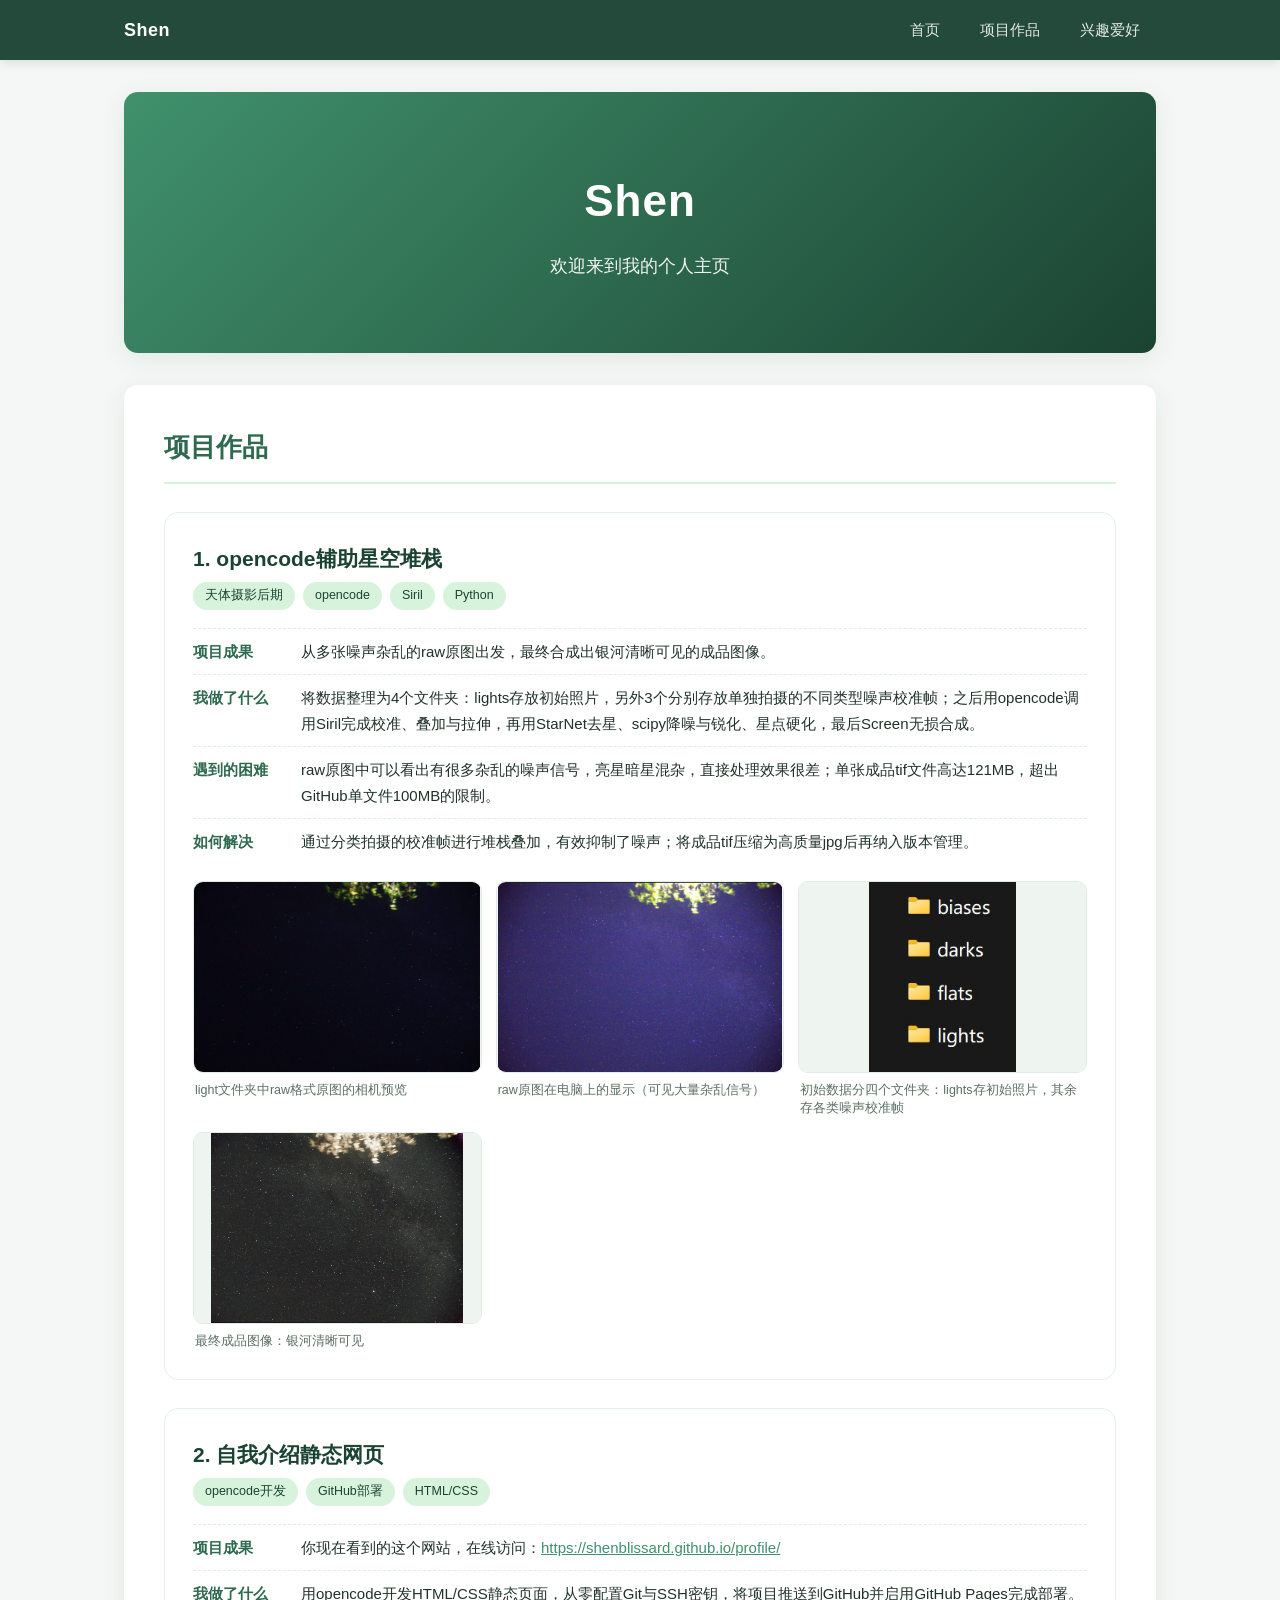
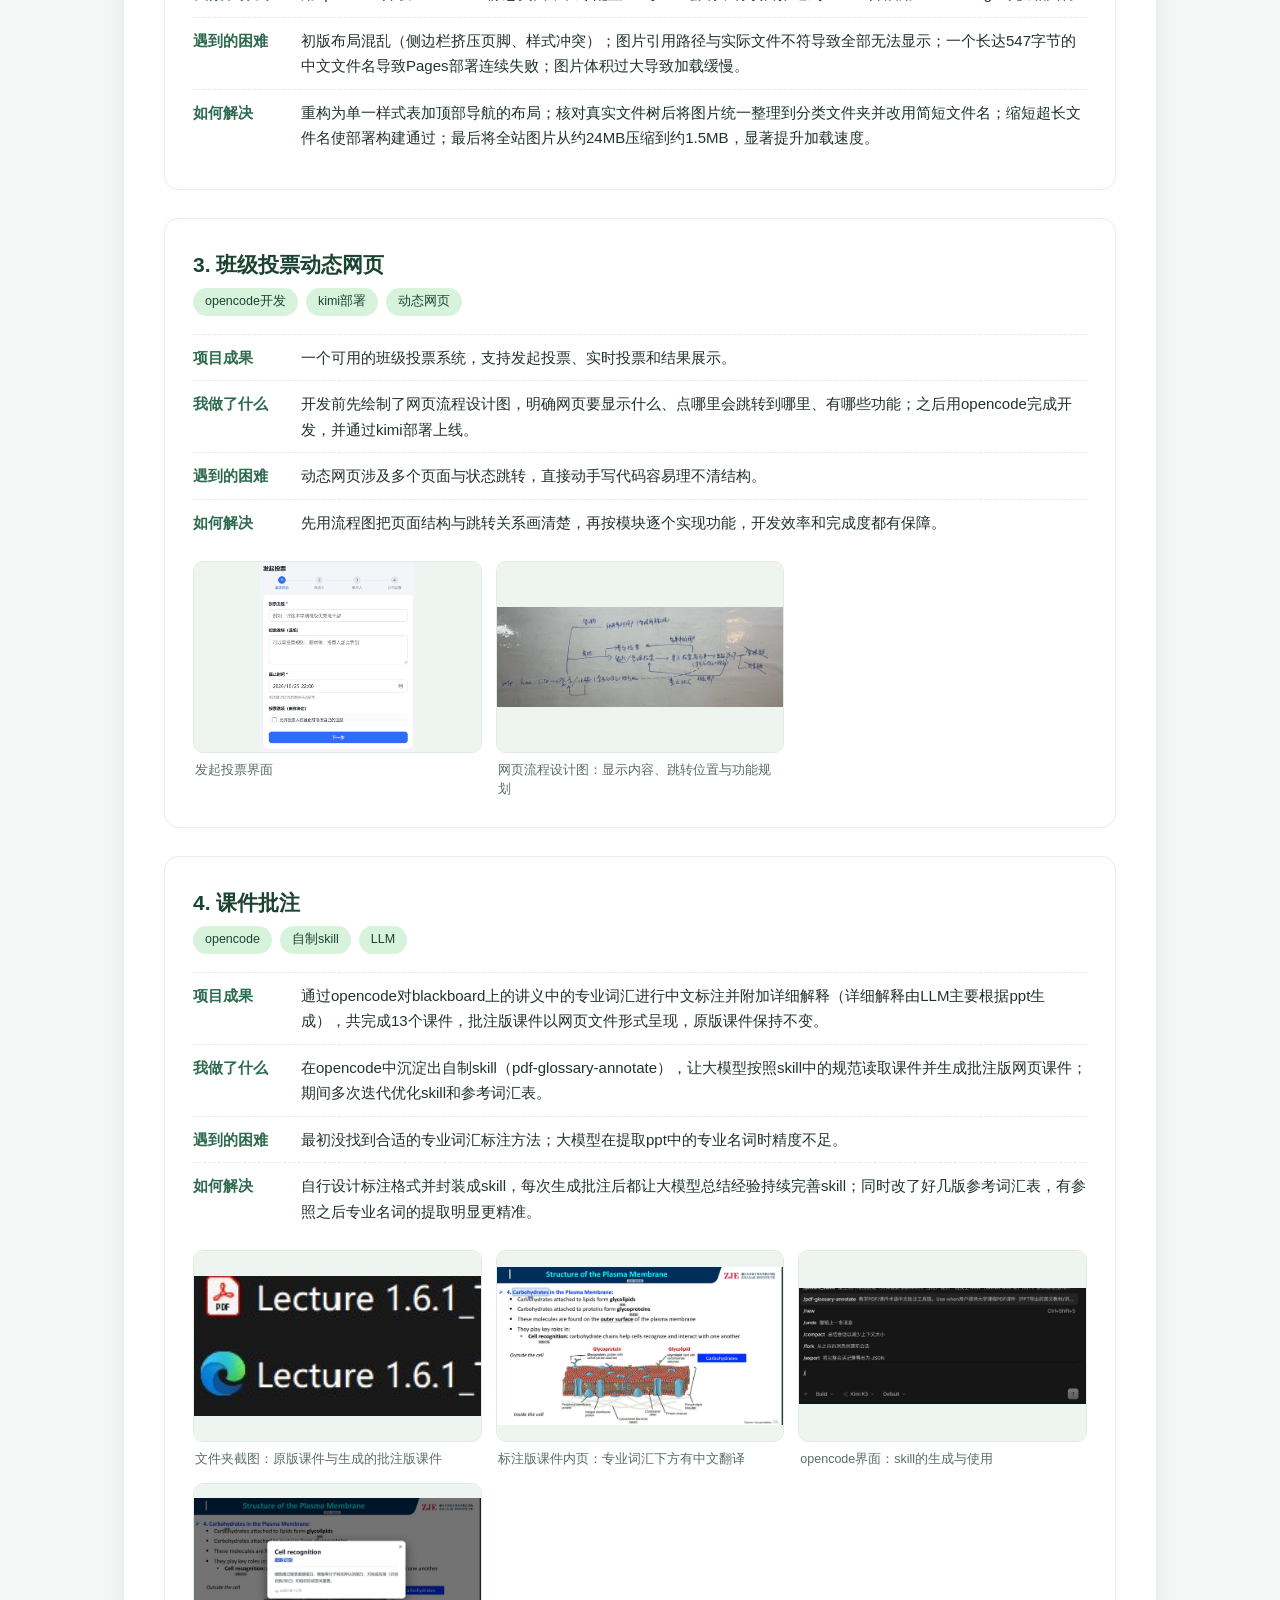
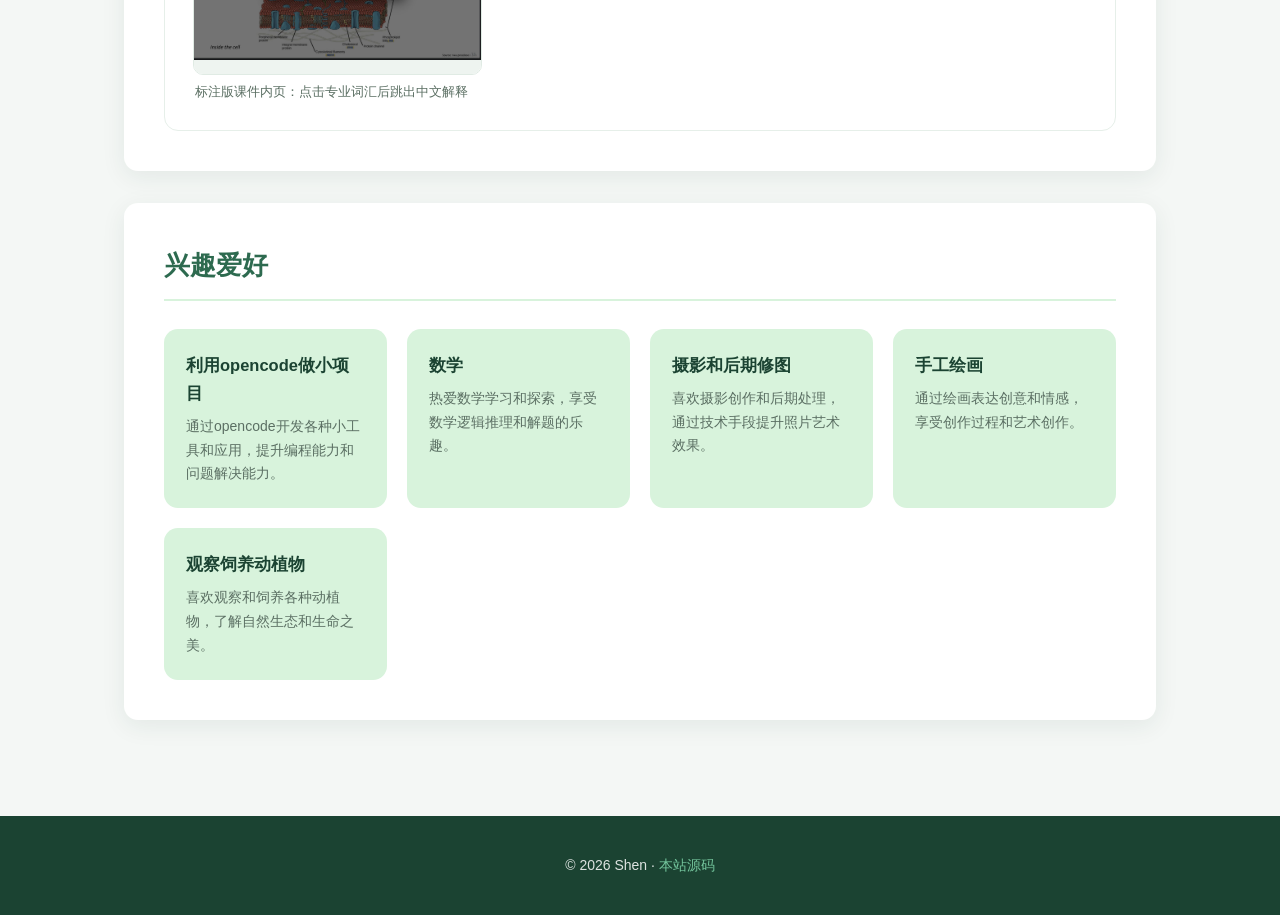
==== index.html @ 46138116 "Restructure projects into 4 categorized sections, compress images 24MB->1.5MB" ====
<!DOCTYPE html>
<html lang="zh-CN">
<head>
  <meta charset="UTF-8">
  <meta name="viewport" content="width=device-width, initial-scale=1.0">
  <title>Shen - 个人主页</title>
  <link rel="stylesheet" href="css/style.css">
</head>
<body>
  <header class="navbar">
    <nav>
      <a class="brand" href="#home">Shen</a>
      <ul>
        <li><a href="#home">首页</a></li>
        <li><a href="#projects">项目作品</a></li>
        <li><a href="#hobbies">兴趣爱好</a></li>
      </ul>
    </nav>
  </header>

  <main class="container">
    <section id="home" class="hero-section">
      <h1>Shen</h1>
      <p>欢迎来到我的个人主页</p>
    </section>

    <section id="projects" class="section-card">
      <h2>项目作品</h2>

      <article class="project-group">
        <h3>1. opencode辅助星空堆栈</h3>
        <div class="project-tags"><span>天体摄影后期</span><span>opencode</span><span>Siril</span><span>Python</span></div>
        <div class="proj-row"><span class="label">项目成果</span><p>从多张噪声杂乱的raw原图出发，最终合成出银河清晰可见的成品图像。</p></div>
        <div class="proj-row"><span class="label">我做了什么</span><p>将数据整理为4个文件夹：lights存放初始照片，另外3个分别存放单独拍摄的不同类型噪声校准帧；之后用opencode调用Siril完成校准、叠加与拉伸，再用StarNet去星、scipy降噪与锐化、星点硬化，最后Screen无损合成。</p></div>
        <div class="proj-row"><span class="label">遇到的困难</span><p>raw原图中可以看出有很多杂乱的噪声信号，亮星暗星混杂，直接处理效果很差；单张成品tif文件高达121MB，超出GitHub单文件100MB的限制。</p></div>
        <div class="proj-row"><span class="label">如何解决</span><p>通过分类拍摄的校准帧进行堆栈叠加，有效抑制了噪声；将成品tif压缩为高质量jpg后再纳入版本管理。</p></div>
        <div class="gallery">
          <figure><a href="img/projects/stars/stars-raw-preview.jpg" target="_blank" rel="noopener"><img src="img/projects/stars/stars-raw-preview.jpg" alt="light文件夹中raw格式原图的相机预览图" loading="lazy"></a><figcaption>light文件夹中raw格式原图的相机预览</figcaption></figure>
          <figure><a href="img/projects/stars/stars-raw-node.jpg" target="_blank" rel="noopener"><img src="img/projects/stars/stars-raw-node.jpg" alt="raw格式原图在电脑上的显示，可以看出有很多杂乱的信号" loading="lazy"></a><figcaption>raw原图在电脑上的显示（可见大量杂乱信号）</figcaption></figure>
          <figure><a href="img/projects/stars/stars-source-folders.jpg" target="_blank" rel="noopener"><img src="img/projects/stars/stars-source-folders.jpg" alt="包含初始照片数据的四个文件夹：lights放初始照片，其余三个存放不同类型的噪声校准帧" loading="lazy"></a><figcaption>初始数据分四个文件夹：lights存初始照片，其余存各类噪声校准帧</figcaption></figure>
          <figure><a href="img/projects/stars/stars-final.jpg" target="_blank" rel="noopener"><img src="img/projects/stars/stars-final.jpg" alt="最终成品图像：经过校准、叠加、拉伸、去星、降噪锐化与合成后，银河清晰可见" loading="lazy"></a><figcaption>最终成品图像：银河清晰可见</figcaption></figure>
        </div>
      </article>

      <article class="project-group">
        <h3>2. 自我介绍静态网页</h3>
        <div class="project-tags"><span>opencode开发</span><span>GitHub部署</span><span>HTML/CSS</span></div>
        <div class="proj-row"><span class="label">项目成果</span><p>你现在看到的这个网站，在线访问：<a href="https://shenblissard.github.io/profile/" target="_blank" rel="noopener">https://shenblissard.github.io/profile/</a></p></div>
        <div class="proj-row"><span class="label">我做了什么</span><p>用opencode开发HTML/CSS静态页面，从零配置Git与SSH密钥，将项目推送到GitHub并启用GitHub Pages完成部署。</p></div>
        <div class="proj-row"><span class="label">遇到的困难</span><p>初版布局混乱（侧边栏挤压页脚、样式冲突）；图片引用路径与实际文件不符导致全部无法显示；一个长达547字节的中文文件名导致Pages部署连续失败；图片体积过大导致加载缓慢。</p></div>
        <div class="proj-row"><span class="label">如何解决</span><p>重构为单一样式表加顶部导航的布局；核对真实文件树后将图片统一整理到分类文件夹并改用简短文件名；缩短超长文件名使部署构建通过；最后将全站图片从约24MB压缩到约1.5MB，显著提升加载速度。</p></div>
      </article>

      <article class="project-group">
        <h3>3. 班级投票动态网页</h3>
        <div class="project-tags"><span>opencode开发</span><span>kimi部署</span><span>动态网页</span></div>
        <div class="proj-row"><span class="label">项目成果</span><p>一个可用的班级投票系统，支持发起投票、实时投票和结果展示。</p></div>
        <div class="proj-row"><span class="label">我做了什么</span><p>开发前先绘制了网页流程设计图，明确网页要显示什么、点哪里会跳转到哪里、有哪些功能；之后用opencode完成开发，并通过kimi部署上线。</p></div>
        <div class="proj-row"><span class="label">遇到的困难</span><p>动态网页涉及多个页面与状态跳转，直接动手写代码容易理不清结构。</p></div>
        <div class="proj-row"><span class="label">如何解决</span><p>先用流程图把页面结构与跳转关系画清楚，再按模块逐个实现功能，开发效率和完成度都有保障。</p></div>
        <div class="gallery">
          <figure><a href="img/projects/vote/vote-ui.jpg" target="_blank" rel="noopener"><img src="img/projects/vote/vote-ui.jpg" alt="班级投票系统发起投票界面" loading="lazy"></a><figcaption>发起投票界面</figcaption></figure>
          <figure><a href="img/projects/vote/vote-flowchart.jpg" target="_blank" rel="noopener"><img src="img/projects/vote/vote-flowchart.jpg" alt="网页大致流程图：简要写了网页要显示什么，点哪里会跳转哪里，有什么功能" loading="lazy"></a><figcaption>网页流程设计图：显示内容、跳转位置与功能规划</figcaption></figure>
        </div>
      </article>

      <article class="project-group">
        <h3>4. 课件批注</h3>
        <div class="project-tags"><span>opencode</span><span>自制skill</span><span>LLM</span></div>
        <div class="proj-row"><span class="label">项目成果</span><p>通过opencode对blackboard上的讲义中的专业词汇进行中文标注并附加详细解释（详细解释由LLM主要根据ppt生成），共完成13个课件，批注版课件以网页文件形式呈现，原版课件保持不变。</p></div>
        <div class="proj-row"><span class="label">我做了什么</span><p>在opencode中沉淀出自制skill（pdf-glossary-annotate），让大模型按照skill中的规范读取课件并生成批注版网页课件；期间多次迭代优化skill和参考词汇表。</p></div>
        <div class="proj-row"><span class="label">遇到的困难</span><p>最初没找到合适的专业词汇标注方法；大模型在提取ppt中的专业名词时精度不足。</p></div>
        <div class="proj-row"><span class="label">如何解决</span><p>自行设计标注格式并封装成skill，每次生成批注后都让大模型总结经验持续完善skill；同时改了好几版参考词汇表，有参照之后专业名词的提取明显更精准。</p></div>
        <div class="gallery">
          <figure><a href="img/projects/course/course-folder.jpg" target="_blank" rel="noopener"><img src="img/projects/course/course-folder.jpg" alt="文件夹截图：上面是从blackboard保存的原版课件，下面是用opencode生成的批注版课件网页文件" loading="lazy"></a><figcaption>文件夹截图：原版课件与生成的批注版课件</figcaption></figure>
          <figure><a href="img/projects/course/course-annotated-translation.jpg" target="_blank" rel="noopener"><img src="img/projects/course/course-annotated-translation.jpg" alt="标注版课件内页：专业词汇下方有中文翻译" loading="lazy"></a><figcaption>标注版课件内页：专业词汇下方有中文翻译</figcaption></figure>
          <figure><a href="img/projects/course/course-skill-ui.jpg" target="_blank" rel="noopener"><img src="img/projects/course/course-skill-ui.jpg" alt="opencode界面：skill的生成与使用" loading="lazy"></a><figcaption>opencode界面：skill的生成与使用</figcaption></figure>
          <figure><a href="img/projects/course/course-annotated-explain.jpg" target="_blank" rel="noopener"><img src="img/projects/course/course-annotated-explain.jpg" alt="标注版课件内页：点击某个专业词汇后屏幕中央跳出中文解释" loading="lazy"></a><figcaption>标注版课件内页：点击专业词汇后跳出中文解释</figcaption></figure>
        </div>
      </article>
    </section>

    <section id="hobbies" class="section-card">
      <h2>兴趣爱好</h2>
      <div class="hobby-grid">
        <div class="hobby-item">
          <h3>利用opencode做小项目</h3>
          <p>通过opencode开发各种小工具和应用，提升编程能力和问题解决能力。</p>
        </div>

        <div class="hobby-item">
          <h3>数学</h3>
          <p>热爱数学学习和探索，享受数学逻辑推理和解题的乐趣。</p>
        </div>

        <div class="hobby-item">
          <h3>摄影和后期修图</h3>
          <p>喜欢摄影创作和后期处理，通过技术手段提升照片艺术效果。</p>
        </div>

        <div class="hobby-item">
          <h3>手工绘画</h3>
          <p>通过绘画表达创意和情感，享受创作过程和艺术创作。</p>
        </div>

        <div class="hobby-item">
          <h3>观察饲养动植物</h3>
          <p>喜欢观察和饲养各种动植物，了解自然生态和生命之美。</p>
        </div>
      </div>
    </section>
  </main>

  <footer>
    <p>© 2026 Shen · <a href="https://github.com/ShenBlissard/profile" target="_blank" rel="noopener">本站源码</a></p>
  </footer>
</body>
</html>
---- css/style.css ----
:root {
  --green-900: #1b4332;
  --green-700: #2d6a4f;
  --green-500: #40916c;
  --green-300: #74c69d;
  --green-100: #d8f3dc;
  --bg: #f4f7f5;
  --card: #ffffff;
  --text: #21322a;
  --text-muted: #5b6f63;
  --radius: 14px;
  --shadow: 0 6px 24px rgba(27, 67, 50, 0.08);
  --shadow-hover: 0 12px 32px rgba(27, 67, 50, 0.14);
}

* {
  box-sizing: border-box;
}

html {
  scroll-behavior: smooth;
}

body {
  margin: 0;
  padding: 0;
  font-family: -apple-system, BlinkMacSystemFont, "Segoe UI", "PingFang SC",
    "Hiragino Sans GB", "Microsoft YaHei", sans-serif;
  line-height: 1.7;
  background-color: var(--bg);
  color: var(--text);
}

section {
  scroll-margin-top: 84px;
}

/* ---------- 顶部导航 ---------- */
.navbar {
  position: sticky;
  top: 0;
  z-index: 100;
  background: rgba(27, 67, 50, 0.96);
  backdrop-filter: blur(8px);
  box-shadow: 0 2px 12px rgba(0, 0, 0, 0.12);
}

.navbar nav {
  max-width: 1080px;
  margin: 0 auto;
  padding: 0 24px;
  display: flex;
  align-items: center;
  justify-content: space-between;
  height: 60px;
}

.navbar .brand {
  color: #ffffff;
  font-weight: 700;
  font-size: 18px;
  letter-spacing: 0.5px;
  text-decoration: none;
}

.navbar ul {
  list-style: none;
  display: flex;
  gap: 8px;
  margin: 0;
  padding: 0;
}

.navbar ul li a {
  color: rgba(255, 255, 255, 0.88);
  text-decoration: none;
  font-size: 15px;
  padding: 8px 16px;
  border-radius: 8px;
  transition: background-color 0.2s ease, color 0.2s ease;
}

.navbar ul li a:hover {
  background-color: rgba(255, 255, 255, 0.14);
  color: #ffffff;
}

.navbar ul li a:focus-visible {
  outline: 2px solid var(--green-300);
  outline-offset: 2px;
}

/* ---------- 主体布局 ---------- */
.container {
  max-width: 1080px;
  margin: 0 auto;
  padding: 0 24px 48px;
}

.hero-section {
  margin-top: 32px;
  text-align: center;
  padding: 72px 24px;
  background: linear-gradient(135deg, var(--green-500) 0%, var(--green-900) 100%);
  color: #ffffff;
  border-radius: var(--radius);
  box-shadow: var(--shadow);
}

.hero-section h1 {
  font-size: 44px;
  margin: 0 0 12px;
  letter-spacing: 1px;
}

.hero-section p {
  font-size: 18px;
  margin: 0;
  opacity: 0.92;
}

/* ---------- 章节 ---------- */
.section-card {
  background: var(--card);
  border-radius: var(--radius);
  box-shadow: var(--shadow);
  padding: 40px;
  margin-top: 32px;
}

.section-card > h2 {
  margin: 0 0 28px;
  padding-bottom: 12px;
  font-size: 26px;
  color: var(--green-700);
  border-bottom: 2px solid var(--green-100);
}

/* ---------- 项目分栏 ---------- */
.project-group {
  border: 1px solid #e6efe9;
  border-radius: var(--radius);
  padding: 28px;
  margin-bottom: 28px;
}

.project-group:last-child {
  margin-bottom: 0;
}

.project-group > h3 {
  margin: 0 0 6px;
  font-size: 21px;
  color: var(--green-900);
}

.project-tags {
  margin: 0 0 18px;
  display: flex;
  flex-wrap: wrap;
  gap: 8px;
}

.project-tags span {
  background: var(--green-100);
  color: var(--green-900);
  font-size: 12.5px;
  padding: 3px 12px;
  border-radius: 999px;
}

.proj-row {
  display: grid;
  grid-template-columns: 96px 1fr;
  gap: 12px;
  padding: 10px 0;
  border-top: 1px dashed #e0ebe4;
  font-size: 15px;
}

.proj-row .label {
  font-weight: 700;
  color: var(--green-700);
  white-space: nowrap;
}

.proj-row p {
  margin: 0;
  color: var(--text);
}

.proj-row a {
  color: var(--green-500);
  word-break: break-all;
}

.proj-row a:hover {
  text-decoration: underline;
}

/* ---------- 图片成果展示 ---------- */
.gallery {
  display: grid;
  grid-template-columns: repeat(auto-fill, minmax(230px, 1fr));
  gap: 14px;
  margin-top: 16px;
}

.gallery figure {
  margin: 0;
}

.gallery a {
  display: block;
  border-radius: 10px;
  overflow: hidden;
  background: #eef4f0;
  border: 1px solid #e0ebe4;
}

.gallery a:focus-visible {
  outline: 2px solid var(--green-500);
  outline-offset: 2px;
}

.gallery img {
  width: 100%;
  height: 190px;
  object-fit: contain;
  display: block;
  background: #eef4f0;
  transition: transform 0.25s ease;
}

.gallery a:hover img {
  transform: scale(1.03);
}

.gallery figcaption {
  font-size: 12.5px;
  color: var(--text-muted);
  padding: 8px 2px 0;
  line-height: 1.5;
}

/* ---------- 兴趣爱好 ---------- */
.hobby-grid {
  display: grid;
  grid-template-columns: repeat(auto-fill, minmax(220px, 1fr));
  gap: 20px;
}

.hobby-item {
  background: var(--green-100);
  border-radius: var(--radius);
  padding: 22px;
  transition: background-color 0.2s ease, transform 0.25s ease;
}

.hobby-item:hover {
  background: #c8ecd8;
  transform: translateY(-3px);
}

.hobby-item h3 {
  margin: 0 0 8px;
  font-size: 16.5px;
  color: var(--green-900);
}

.hobby-item p {
  margin: 0;
  font-size: 14px;
  color: var(--text-muted);
}

/* ---------- 页脚 ---------- */
footer {
  margin-top: 48px;
  background-color: var(--green-900);
  color: rgba(255, 255, 255, 0.85);
  text-align: center;
  padding: 24px;
  font-size: 14px;
}

footer a {
  color: var(--green-300);
  text-decoration: none;
}

footer a:hover {
  text-decoration: underline;
}

/* ---------- 响应式 ---------- */
@media (max-width: 640px) {
  .hero-section {
    padding: 56px 20px;
  }

  .hero-section h1 {
    font-size: 34px;
  }

  .section-card {
    padding: 28px 20px;
  }

  .project-group {
    padding: 20px;
  }

  .proj-row {
    grid-template-columns: 1fr;
    gap: 2px;
  }
}

/* ---------- 减弱动效 ---------- */
@media (prefers-reduced-motion: reduce) {
  html {
    scroll-behavior: auto;
  }

  .hobby-item,
  .gallery img,
  .navbar ul li a {
    transition: none;
  }
}
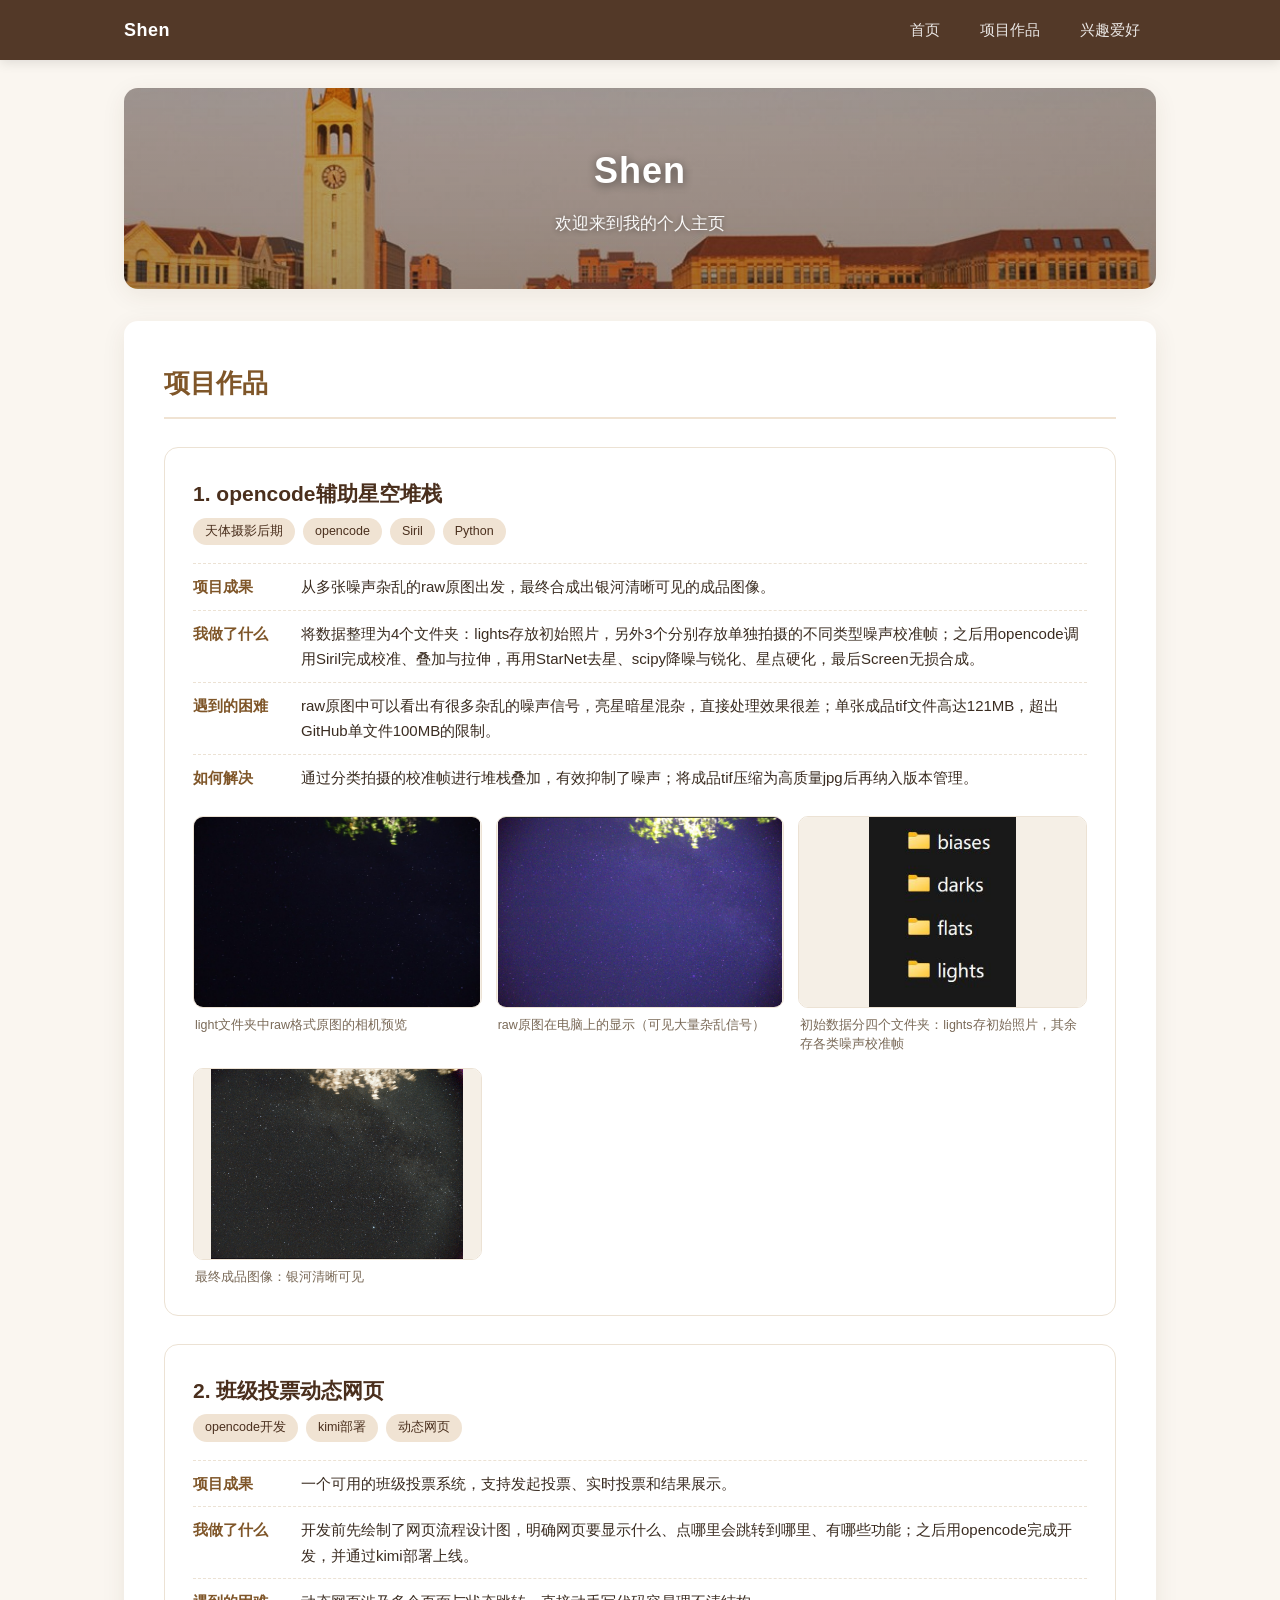
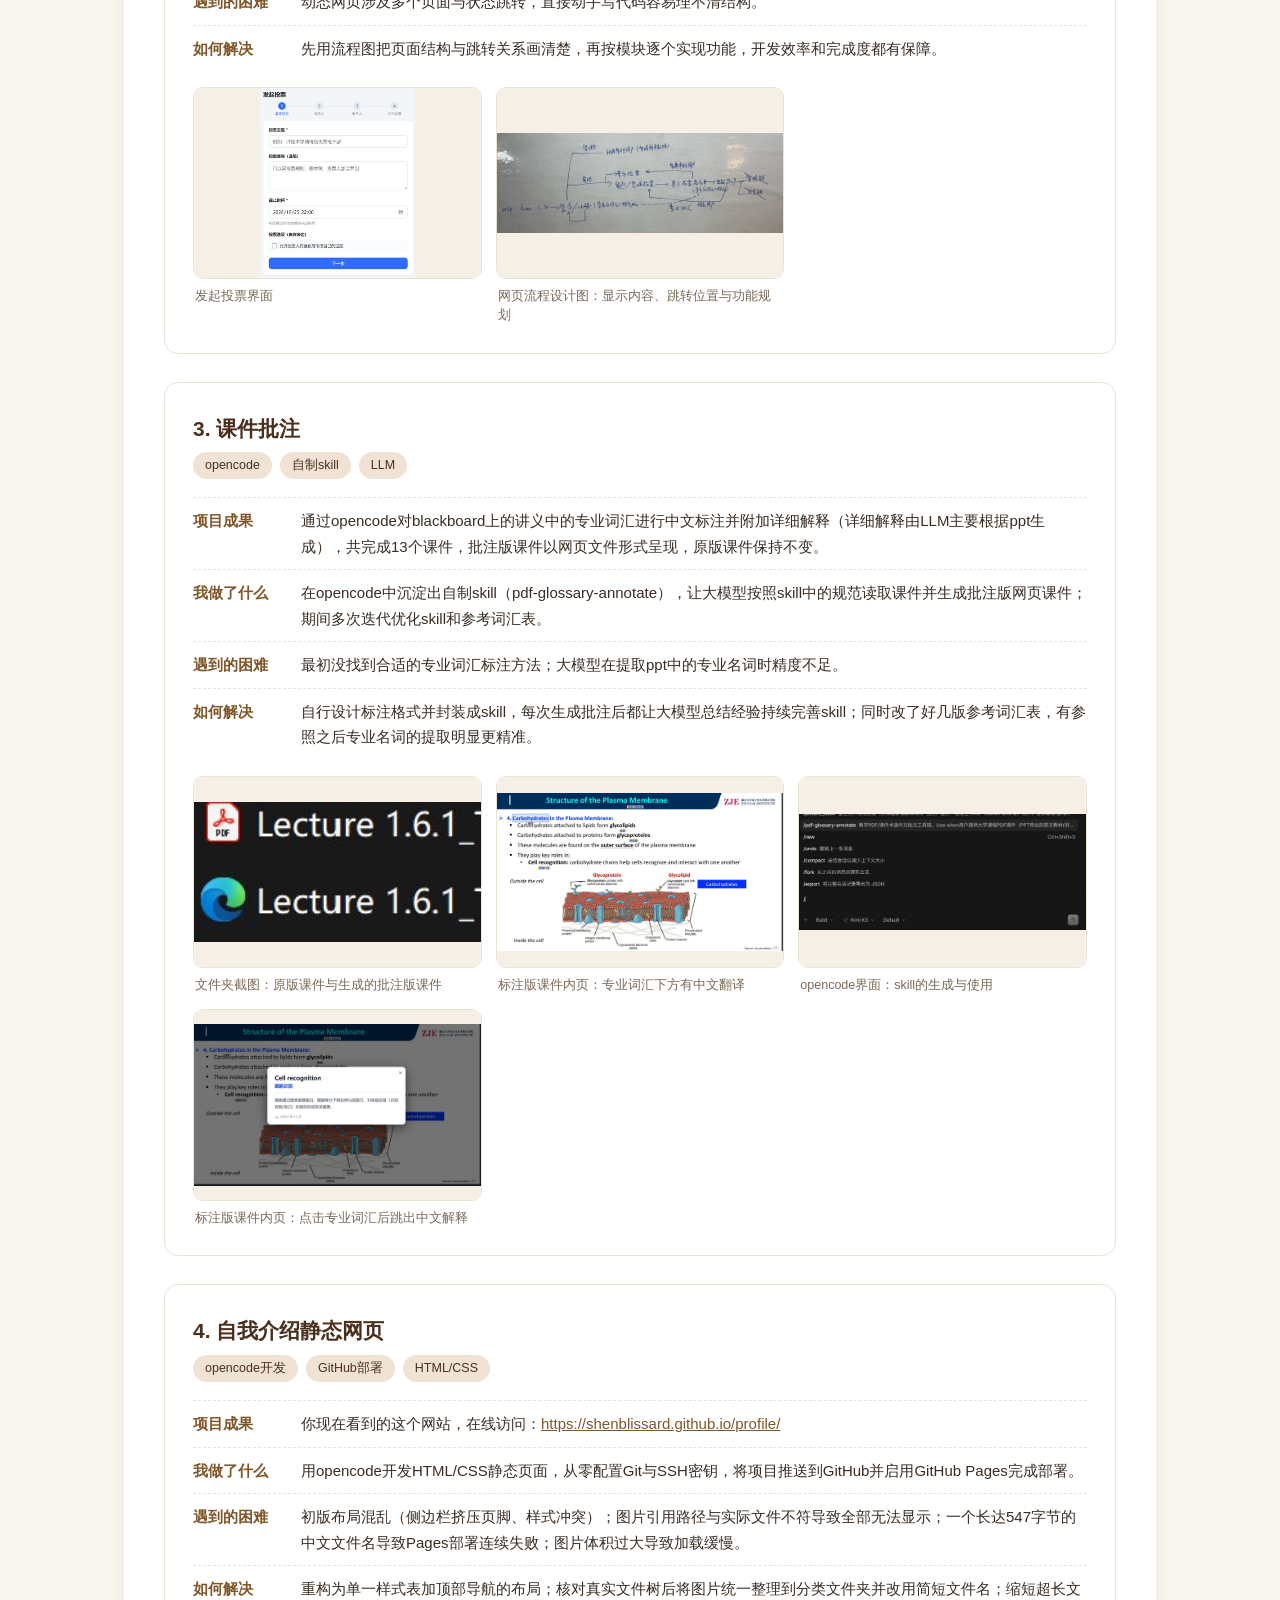
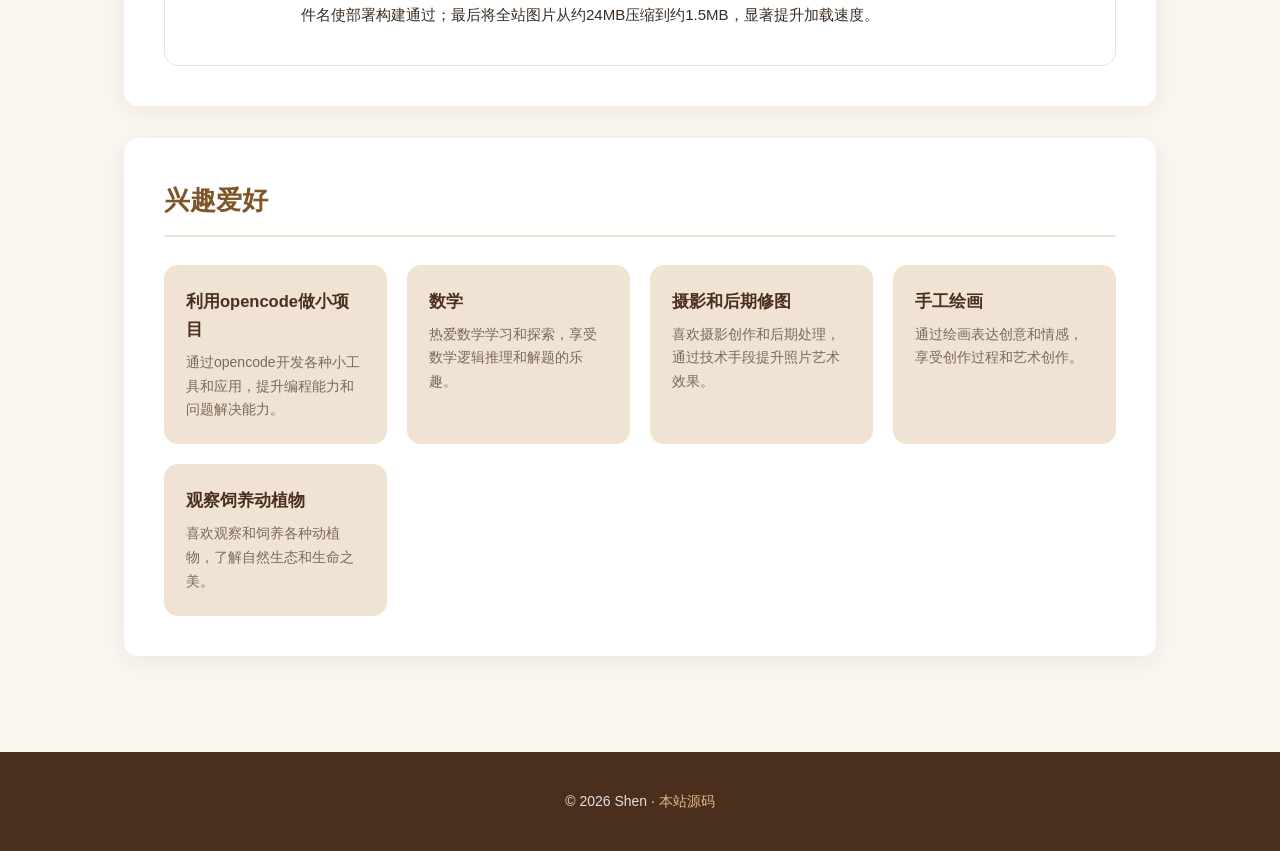
==== commit 5a4018d8: "Reorder projects, add hero background image, switch to warm amber palette" ====
--- a/index.html
+++ b/index.html
@@ -43,16 +43,7 @@
       </article>
 
       <article class="project-group">
-        <h3>2. 自我介绍静态网页</h3>
-        <div class="project-tags"><span>opencode开发</span><span>GitHub部署</span><span>HTML/CSS</span></div>
-        <div class="proj-row"><span class="label">项目成果</span><p>你现在看到的这个网站，在线访问：<a href="https://shenblissard.github.io/profile/" target="_blank" rel="noopener">https://shenblissard.github.io/profile/</a></p></div>
-        <div class="proj-row"><span class="label">我做了什么</span><p>用opencode开发HTML/CSS静态页面，从零配置Git与SSH密钥，将项目推送到GitHub并启用GitHub Pages完成部署。</p></div>
-        <div class="proj-row"><span class="label">遇到的困难</span><p>初版布局混乱（侧边栏挤压页脚、样式冲突）；图片引用路径与实际文件不符导致全部无法显示；一个长达547字节的中文文件名导致Pages部署连续失败；图片体积过大导致加载缓慢。</p></div>
-        <div class="proj-row"><span class="label">如何解决</span><p>重构为单一样式表加顶部导航的布局；核对真实文件树后将图片统一整理到分类文件夹并改用简短文件名；缩短超长文件名使部署构建通过；最后将全站图片从约24MB压缩到约1.5MB，显著提升加载速度。</p></div>
-      </article>
-
-      <article class="project-group">
-        <h3>3. 班级投票动态网页</h3>
+        <h3>2. 班级投票动态网页</h3>
         <div class="project-tags"><span>opencode开发</span><span>kimi部署</span><span>动态网页</span></div>
         <div class="proj-row"><span class="label">项目成果</span><p>一个可用的班级投票系统，支持发起投票、实时投票和结果展示。</p></div>
         <div class="proj-row"><span class="label">我做了什么</span><p>开发前先绘制了网页流程设计图，明确网页要显示什么、点哪里会跳转到哪里、有哪些功能；之后用opencode完成开发，并通过kimi部署上线。</p></div>
@@ -65,7 +56,7 @@
       </article>
 
       <article class="project-group">
-        <h3>4. 课件批注</h3>
+        <h3>3. 课件批注</h3>
         <div class="project-tags"><span>opencode</span><span>自制skill</span><span>LLM</span></div>
         <div class="proj-row"><span class="label">项目成果</span><p>通过opencode对blackboard上的讲义中的专业词汇进行中文标注并附加详细解释（详细解释由LLM主要根据ppt生成），共完成13个课件，批注版课件以网页文件形式呈现，原版课件保持不变。</p></div>
         <div class="proj-row"><span class="label">我做了什么</span><p>在opencode中沉淀出自制skill（pdf-glossary-annotate），让大模型按照skill中的规范读取课件并生成批注版网页课件；期间多次迭代优化skill和参考词汇表。</p></div>
@@ -77,6 +68,15 @@
           <figure><a href="img/projects/course/course-skill-ui.jpg" target="_blank" rel="noopener"><img src="img/projects/course/course-skill-ui.jpg" alt="opencode界面：skill的生成与使用" loading="lazy"></a><figcaption>opencode界面：skill的生成与使用</figcaption></figure>
           <figure><a href="img/projects/course/course-annotated-explain.jpg" target="_blank" rel="noopener"><img src="img/projects/course/course-annotated-explain.jpg" alt="标注版课件内页：点击某个专业词汇后屏幕中央跳出中文解释" loading="lazy"></a><figcaption>标注版课件内页：点击专业词汇后跳出中文解释</figcaption></figure>
         </div>
+      </article>
+
+      <article class="project-group">
+        <h3>4. 自我介绍静态网页</h3>
+        <div class="project-tags"><span>opencode开发</span><span>GitHub部署</span><span>HTML/CSS</span></div>
+        <div class="proj-row"><span class="label">项目成果</span><p>你现在看到的这个网站，在线访问：<a href="https://shenblissard.github.io/profile/" target="_blank" rel="noopener">https://shenblissard.github.io/profile/</a></p></div>
+        <div class="proj-row"><span class="label">我做了什么</span><p>用opencode开发HTML/CSS静态页面，从零配置Git与SSH密钥，将项目推送到GitHub并启用GitHub Pages完成部署。</p></div>
+        <div class="proj-row"><span class="label">遇到的困难</span><p>初版布局混乱（侧边栏挤压页脚、样式冲突）；图片引用路径与实际文件不符导致全部无法显示；一个长达547字节的中文文件名导致Pages部署连续失败；图片体积过大导致加载缓慢。</p></div>
+        <div class="proj-row"><span class="label">如何解决</span><p>重构为单一样式表加顶部导航的布局；核对真实文件树后将图片统一整理到分类文件夹并改用简短文件名；缩短超长文件名使部署构建通过；最后将全站图片从约24MB压缩到约1.5MB，显著提升加载速度。</p></div>
       </article>
     </section>
 
--- a/css/style.css
+++ b/css/style.css
@@ -1,16 +1,17 @@
 :root {
-  --green-900: #1b4332;
-  --green-700: #2d6a4f;
-  --green-500: #40916c;
-  --green-300: #74c69d;
-  --green-100: #d8f3dc;
-  --bg: #f4f7f5;
+  --amber-900: #4a2f1d;
+  --amber-700: #7f5629;
+  --amber-500: #cf9e70;
+  --amber-300: #e3b98f;
+  --amber-100: #f0e3d3;
+  --bg: #faf6f0;
   --card: #ffffff;
-  --text: #21322a;
-  --text-muted: #5b6f63;
+  --text: #3a2c21;
+  --text-muted: #7a6a58;
+  --line: #ece2d4;
   --radius: 14px;
-  --shadow: 0 6px 24px rgba(27, 67, 50, 0.08);
-  --shadow-hover: 0 12px 32px rgba(27, 67, 50, 0.14);
+  --shadow: 0 6px 24px rgba(74, 47, 29, 0.08);
+  --shadow-hover: 0 12px 32px rgba(74, 47, 29, 0.16);
 }
 
 * {
@@ -40,7 +41,7 @@
   position: sticky;
   top: 0;
   z-index: 100;
-  background: rgba(27, 67, 50, 0.96);
+  background: rgba(74, 47, 29, 0.95);
   backdrop-filter: blur(8px);
   box-shadow: 0 2px 12px rgba(0, 0, 0, 0.12);
 }
@@ -86,7 +87,7 @@
 }
 
 .navbar ul li a:focus-visible {
-  outline: 2px solid var(--green-300);
+  outline: 2px solid var(--amber-300);
   outline-offset: 2px;
 }
 
@@ -97,26 +98,33 @@
   padding: 0 24px 48px;
 }
 
+/* ---------- 首页横幅 ---------- */
 .hero-section {
-  margin-top: 32px;
+  margin-top: 28px;
   text-align: center;
-  padding: 72px 24px;
-  background: linear-gradient(135deg, var(--green-500) 0%, var(--green-900) 100%);
-  color: #ffffff;
+  padding: 52px 24px;
   border-radius: var(--radius);
   box-shadow: var(--shadow);
+  color: #ffffff;
+  background-image:
+    linear-gradient(rgba(58, 38, 22, 0.35), rgba(58, 38, 22, 0.45)),
+    url("../img/hero-bg.jpg");
+  background-size: cover;
+  background-position: center 62%;
 }
 
 .hero-section h1 {
-  font-size: 44px;
-  margin: 0 0 12px;
+  font-size: 36px;
+  margin: 0 0 8px;
   letter-spacing: 1px;
+  text-shadow: 0 2px 10px rgba(0, 0, 0, 0.45);
 }
 
 .hero-section p {
-  font-size: 18px;
-  margin: 0;
-  opacity: 0.92;
+  font-size: 16.5px;
+  margin: 0;
+  opacity: 0.95;
+  text-shadow: 0 1px 6px rgba(0, 0, 0, 0.4);
 }
 
 /* ---------- 章节 ---------- */
@@ -132,13 +140,13 @@
   margin: 0 0 28px;
   padding-bottom: 12px;
   font-size: 26px;
-  color: var(--green-700);
-  border-bottom: 2px solid var(--green-100);
+  color: var(--amber-700);
+  border-bottom: 2px solid var(--amber-100);
 }
 
 /* ---------- 项目分栏 ---------- */
 .project-group {
-  border: 1px solid #e6efe9;
+  border: 1px solid var(--line);
   border-radius: var(--radius);
   padding: 28px;
   margin-bottom: 28px;
@@ -151,7 +159,7 @@
 .project-group > h3 {
   margin: 0 0 6px;
   font-size: 21px;
-  color: var(--green-900);
+  color: var(--amber-900);
 }
 
 .project-tags {
@@ -162,8 +170,8 @@
 }
 
 .project-tags span {
-  background: var(--green-100);
-  color: var(--green-900);
+  background: var(--amber-100);
+  color: var(--amber-900);
   font-size: 12.5px;
   padding: 3px 12px;
   border-radius: 999px;
@@ -174,13 +182,13 @@
   grid-template-columns: 96px 1fr;
   gap: 12px;
   padding: 10px 0;
-  border-top: 1px dashed #e0ebe4;
+  border-top: 1px dashed var(--line);
   font-size: 15px;
 }
 
 .proj-row .label {
   font-weight: 700;
-  color: var(--green-700);
+  color: var(--amber-700);
   white-space: nowrap;
 }
 
@@ -190,7 +198,7 @@
 }
 
 .proj-row a {
-  color: var(--green-500);
+  color: var(--amber-700);
   word-break: break-all;
 }
 
@@ -214,12 +222,12 @@
   display: block;
   border-radius: 10px;
   overflow: hidden;
-  background: #eef4f0;
-  border: 1px solid #e0ebe4;
+  background: #f5efe6;
+  border: 1px solid var(--line);
 }
 
 .gallery a:focus-visible {
-  outline: 2px solid var(--green-500);
+  outline: 2px solid var(--amber-500);
   outline-offset: 2px;
 }
 
@@ -228,7 +236,7 @@
   height: 190px;
   object-fit: contain;
   display: block;
-  background: #eef4f0;
+  background: #f5efe6;
   transition: transform 0.25s ease;
 }
 
@@ -251,21 +259,21 @@
 }
 
 .hobby-item {
-  background: var(--green-100);
+  background: var(--amber-100);
   border-radius: var(--radius);
   padding: 22px;
   transition: background-color 0.2s ease, transform 0.25s ease;
 }
 
 .hobby-item:hover {
-  background: #c8ecd8;
+  background: #ead5bd;
   transform: translateY(-3px);
 }
 
 .hobby-item h3 {
   margin: 0 0 8px;
   font-size: 16.5px;
-  color: var(--green-900);
+  color: var(--amber-900);
 }
 
 .hobby-item p {
@@ -277,7 +285,7 @@
 /* ---------- 页脚 ---------- */
 footer {
   margin-top: 48px;
-  background-color: var(--green-900);
+  background-color: var(--amber-900);
   color: rgba(255, 255, 255, 0.85);
   text-align: center;
   padding: 24px;
@@ -285,7 +293,7 @@
 }
 
 footer a {
-  color: var(--green-300);
+  color: var(--amber-300);
   text-decoration: none;
 }
 
@@ -296,11 +304,11 @@
 /* ---------- 响应式 ---------- */
 @media (max-width: 640px) {
   .hero-section {
-    padding: 56px 20px;
+    padding: 40px 20px;
   }
 
   .hero-section h1 {
-    font-size: 34px;
+    font-size: 30px;
   }
 
   .section-card {
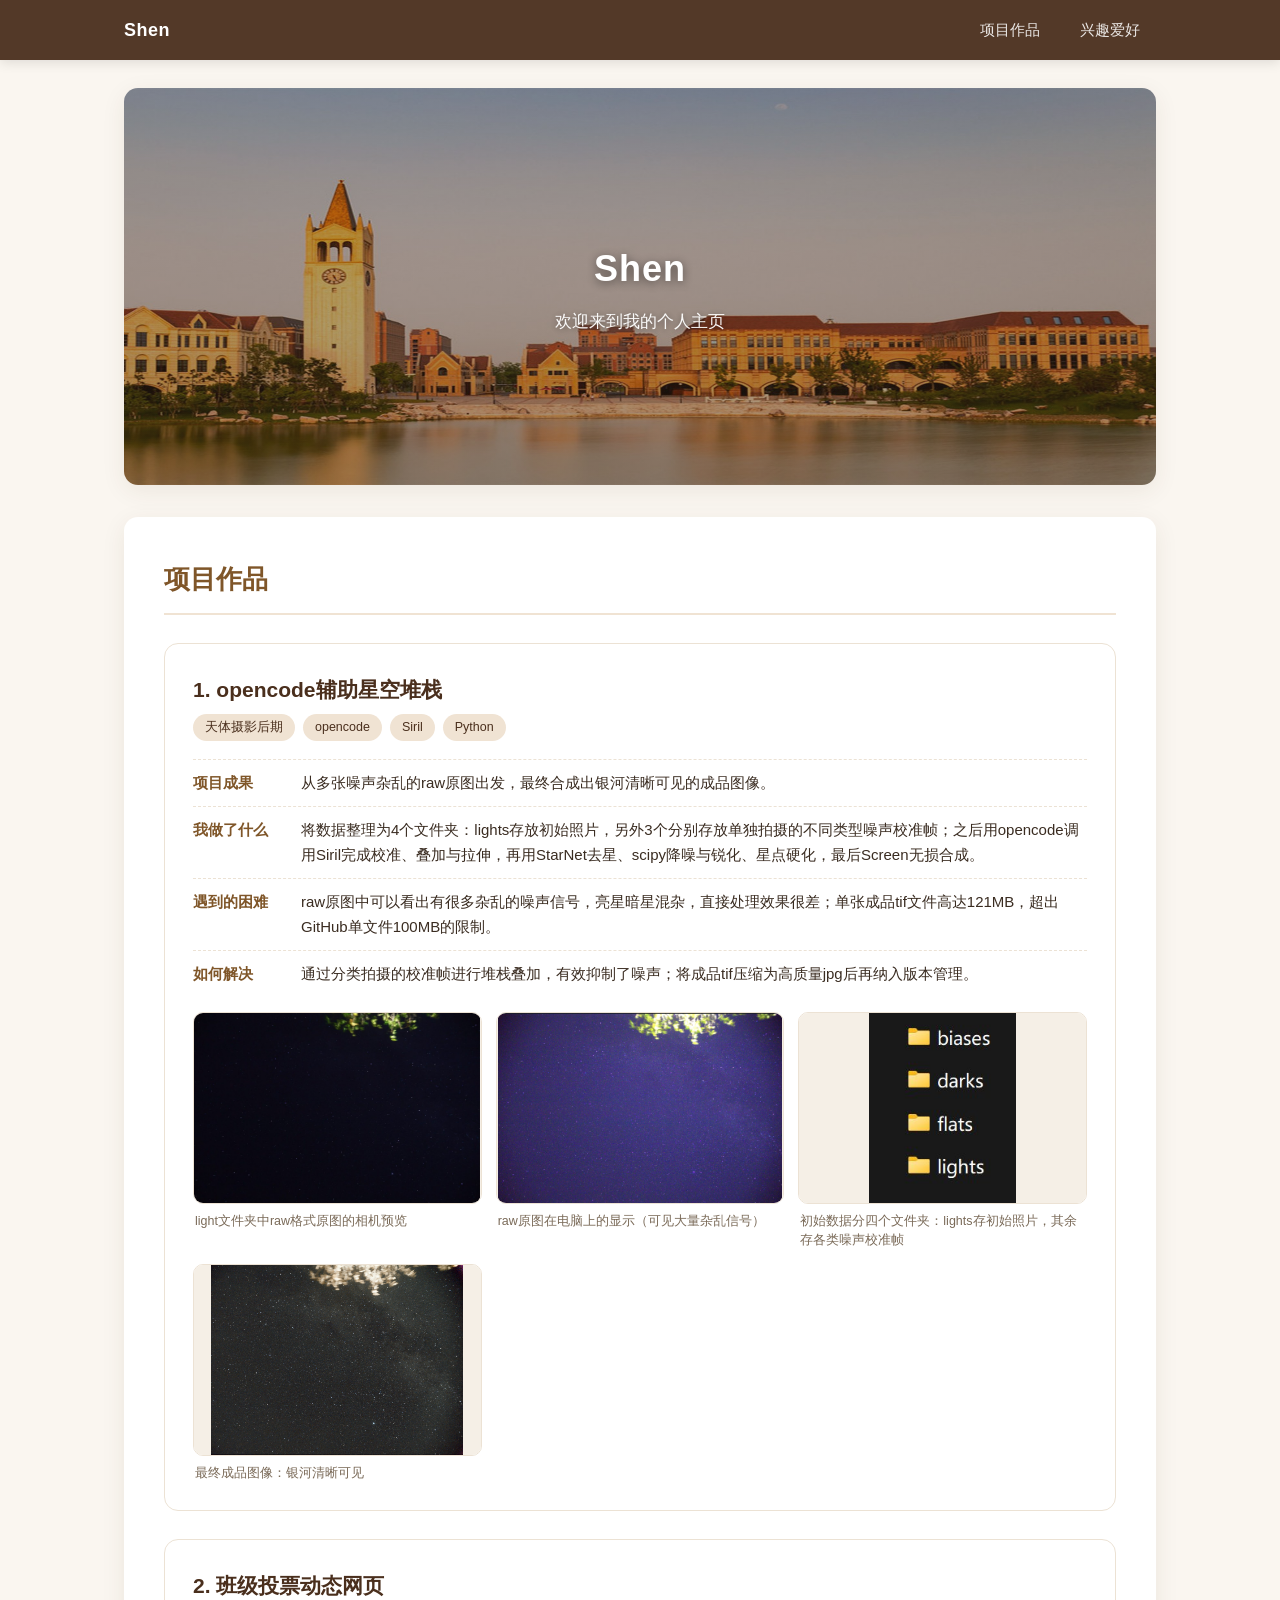
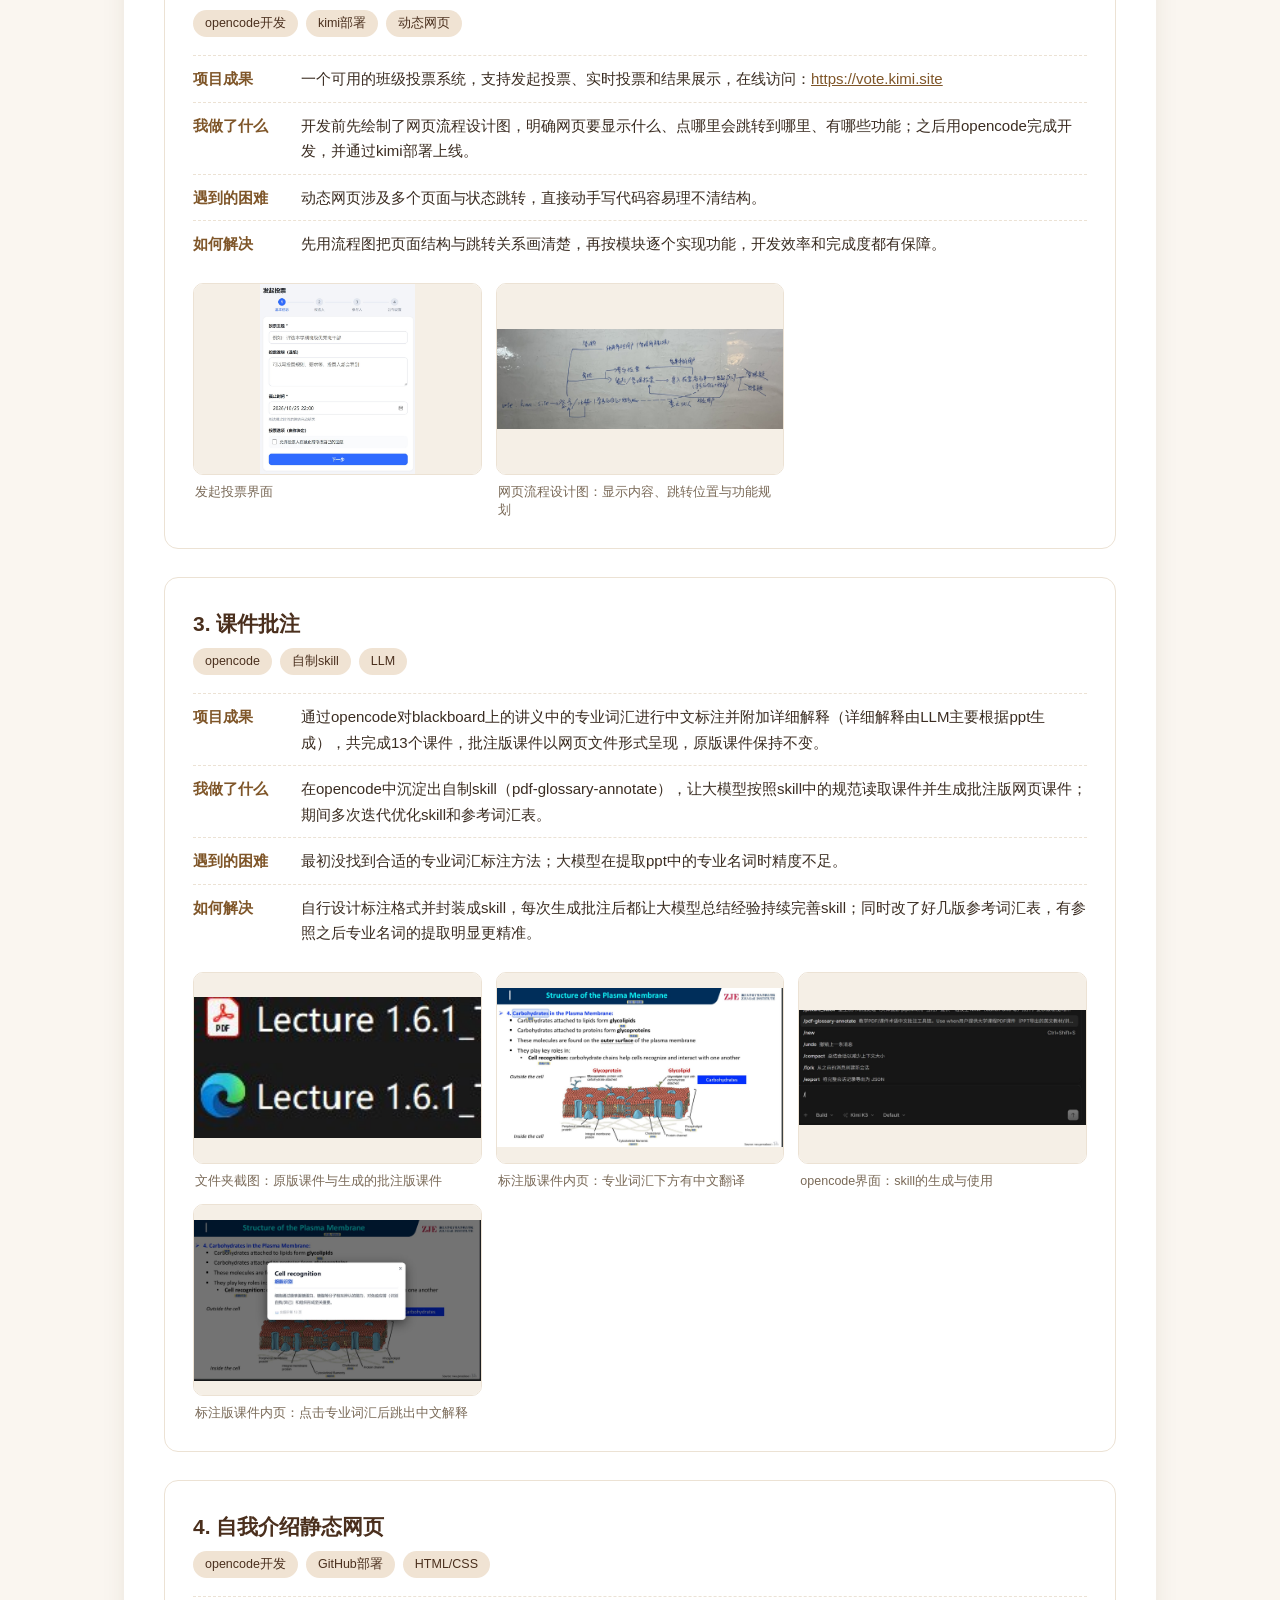
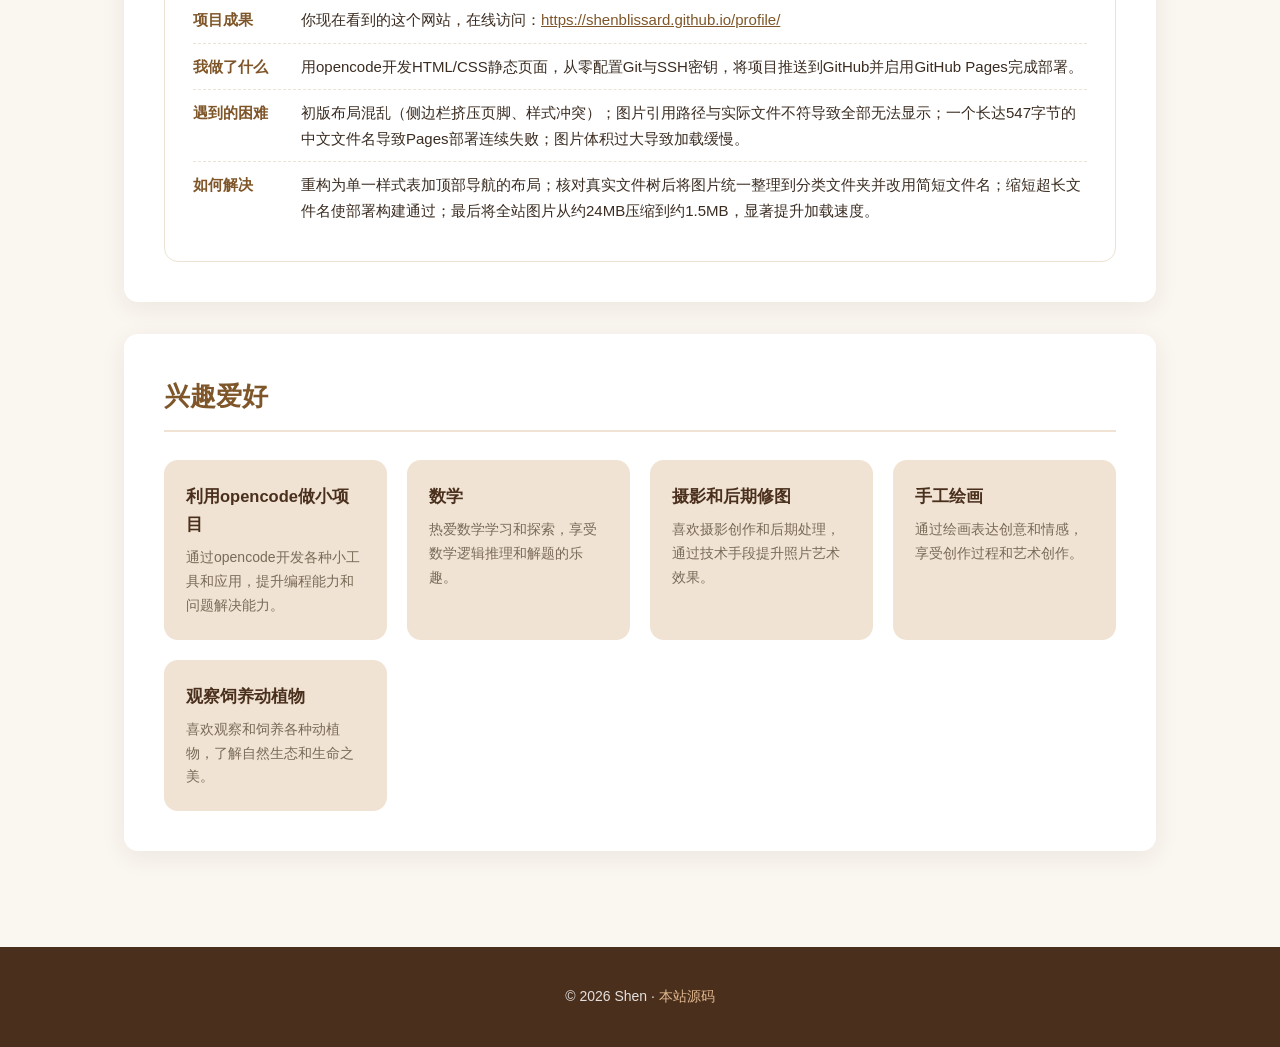
==== commit 43ce64f9: "Restore hero with full background image, add vote site link, slim repo" ====
--- a/index.html
+++ b/index.html
@@ -9,9 +9,8 @@
 <body>
   <header class="navbar">
     <nav>
-      <a class="brand" href="#home">Shen</a>
+      <span class="brand">Shen</span>
       <ul>
-        <li><a href="#home">首页</a></li>
         <li><a href="#projects">项目作品</a></li>
         <li><a href="#hobbies">兴趣爱好</a></li>
       </ul>
@@ -45,7 +44,7 @@
       <article class="project-group">
         <h3>2. 班级投票动态网页</h3>
         <div class="project-tags"><span>opencode开发</span><span>kimi部署</span><span>动态网页</span></div>
-        <div class="proj-row"><span class="label">项目成果</span><p>一个可用的班级投票系统，支持发起投票、实时投票和结果展示。</p></div>
+        <div class="proj-row"><span class="label">项目成果</span><p>一个可用的班级投票系统，支持发起投票、实时投票和结果展示，在线访问：<a href="https://vote.kimi.site" target="_blank" rel="noopener">https://vote.kimi.site</a></p></div>
         <div class="proj-row"><span class="label">我做了什么</span><p>开发前先绘制了网页流程设计图，明确网页要显示什么、点哪里会跳转到哪里、有哪些功能；之后用opencode完成开发，并通过kimi部署上线。</p></div>
         <div class="proj-row"><span class="label">遇到的困难</span><p>动态网页涉及多个页面与状态跳转，直接动手写代码容易理不清结构。</p></div>
         <div class="proj-row"><span class="label">如何解决</span><p>先用流程图把页面结构与跳转关系画清楚，再按模块逐个实现功能，开发效率和完成度都有保障。</p></div>
--- a/css/style.css
+++ b/css/style.css
@@ -101,16 +101,22 @@
 /* ---------- 首页横幅 ---------- */
 .hero-section {
   margin-top: 28px;
+  aspect-ratio: 2.6 / 1;
+  min-height: 240px;
+  display: flex;
+  flex-direction: column;
+  align-items: center;
+  justify-content: center;
   text-align: center;
-  padding: 52px 24px;
+  padding: 24px;
   border-radius: var(--radius);
   box-shadow: var(--shadow);
   color: #ffffff;
   background-image:
     linear-gradient(rgba(58, 38, 22, 0.35), rgba(58, 38, 22, 0.45)),
     url("../img/hero-bg.jpg");
-  background-size: cover;
-  background-position: center 62%;
+  background-size: 100% 100%;
+  background-position: center;
 }
 
 .hero-section h1 {
@@ -304,7 +310,8 @@
 /* ---------- 响应式 ---------- */
 @media (max-width: 640px) {
   .hero-section {
-    padding: 40px 20px;
+    aspect-ratio: 1.9 / 1;
+    min-height: 220px;
   }
 
   .hero-section h1 {
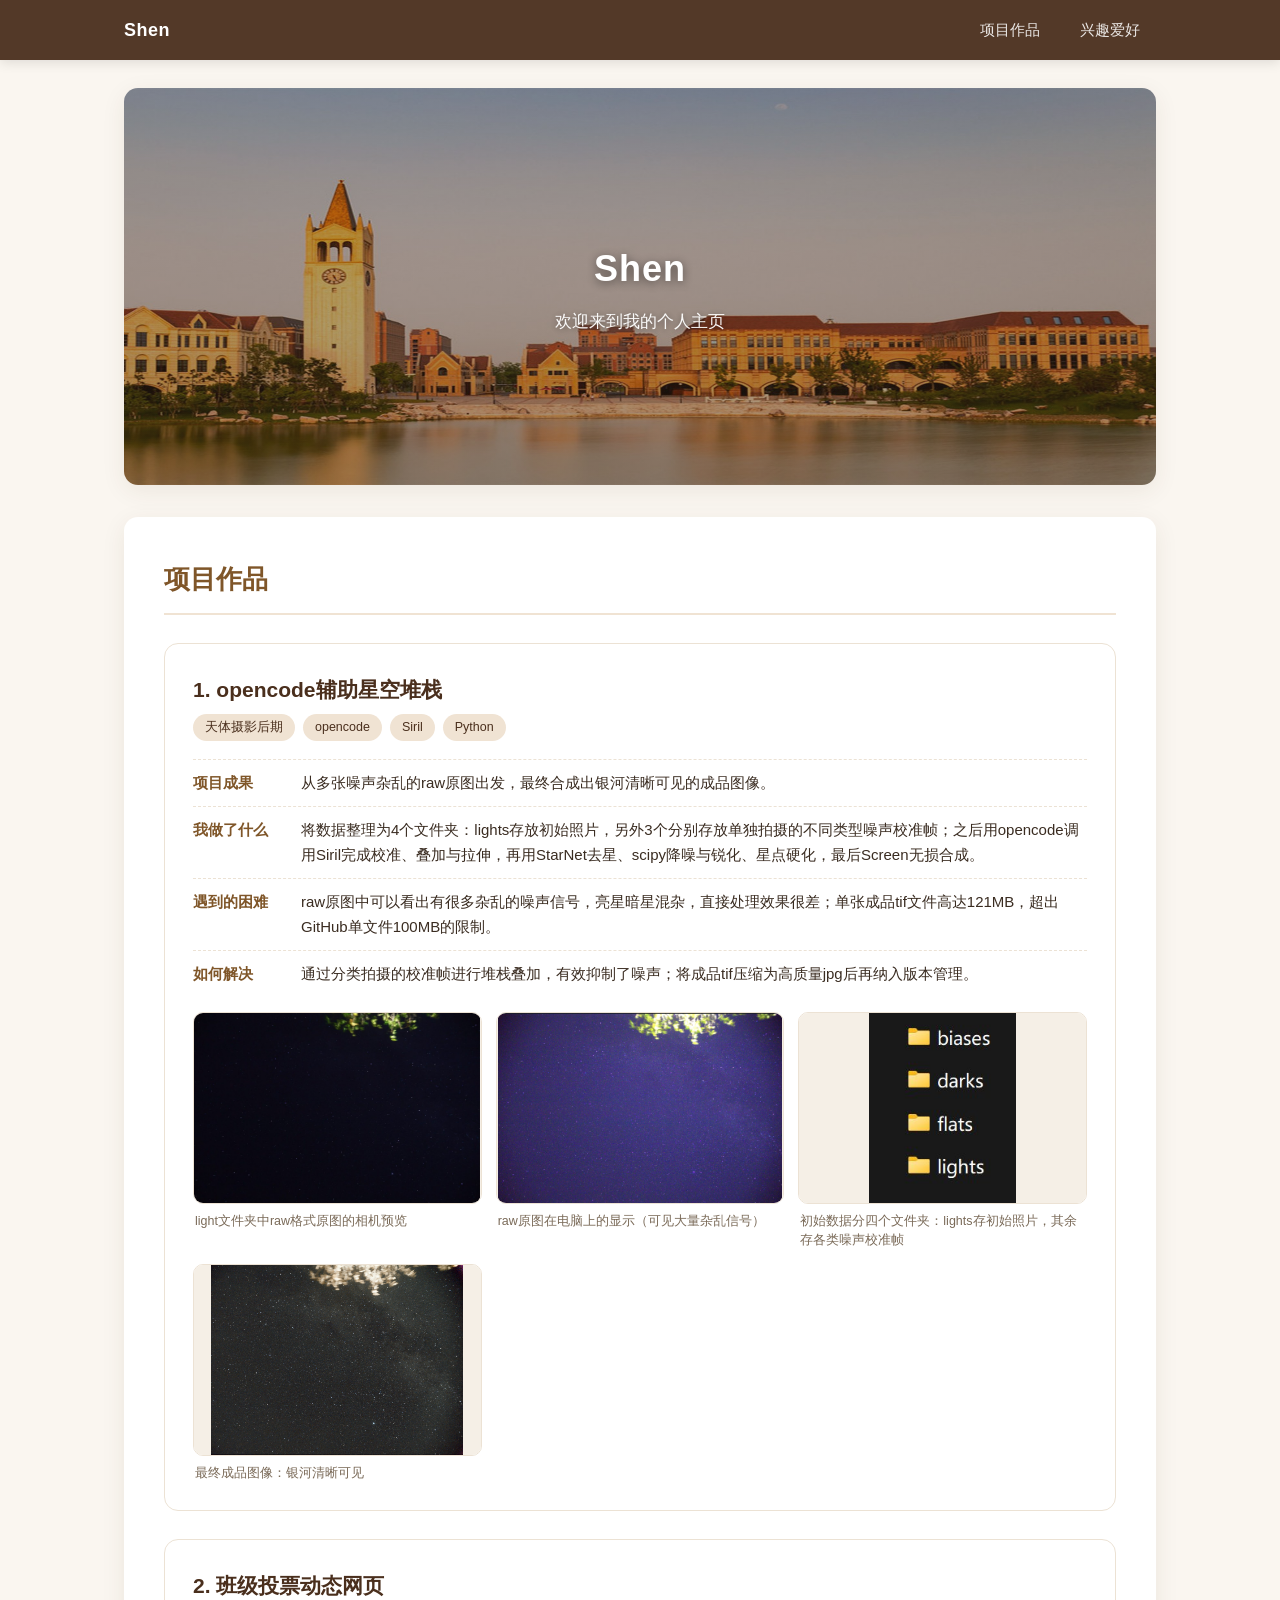
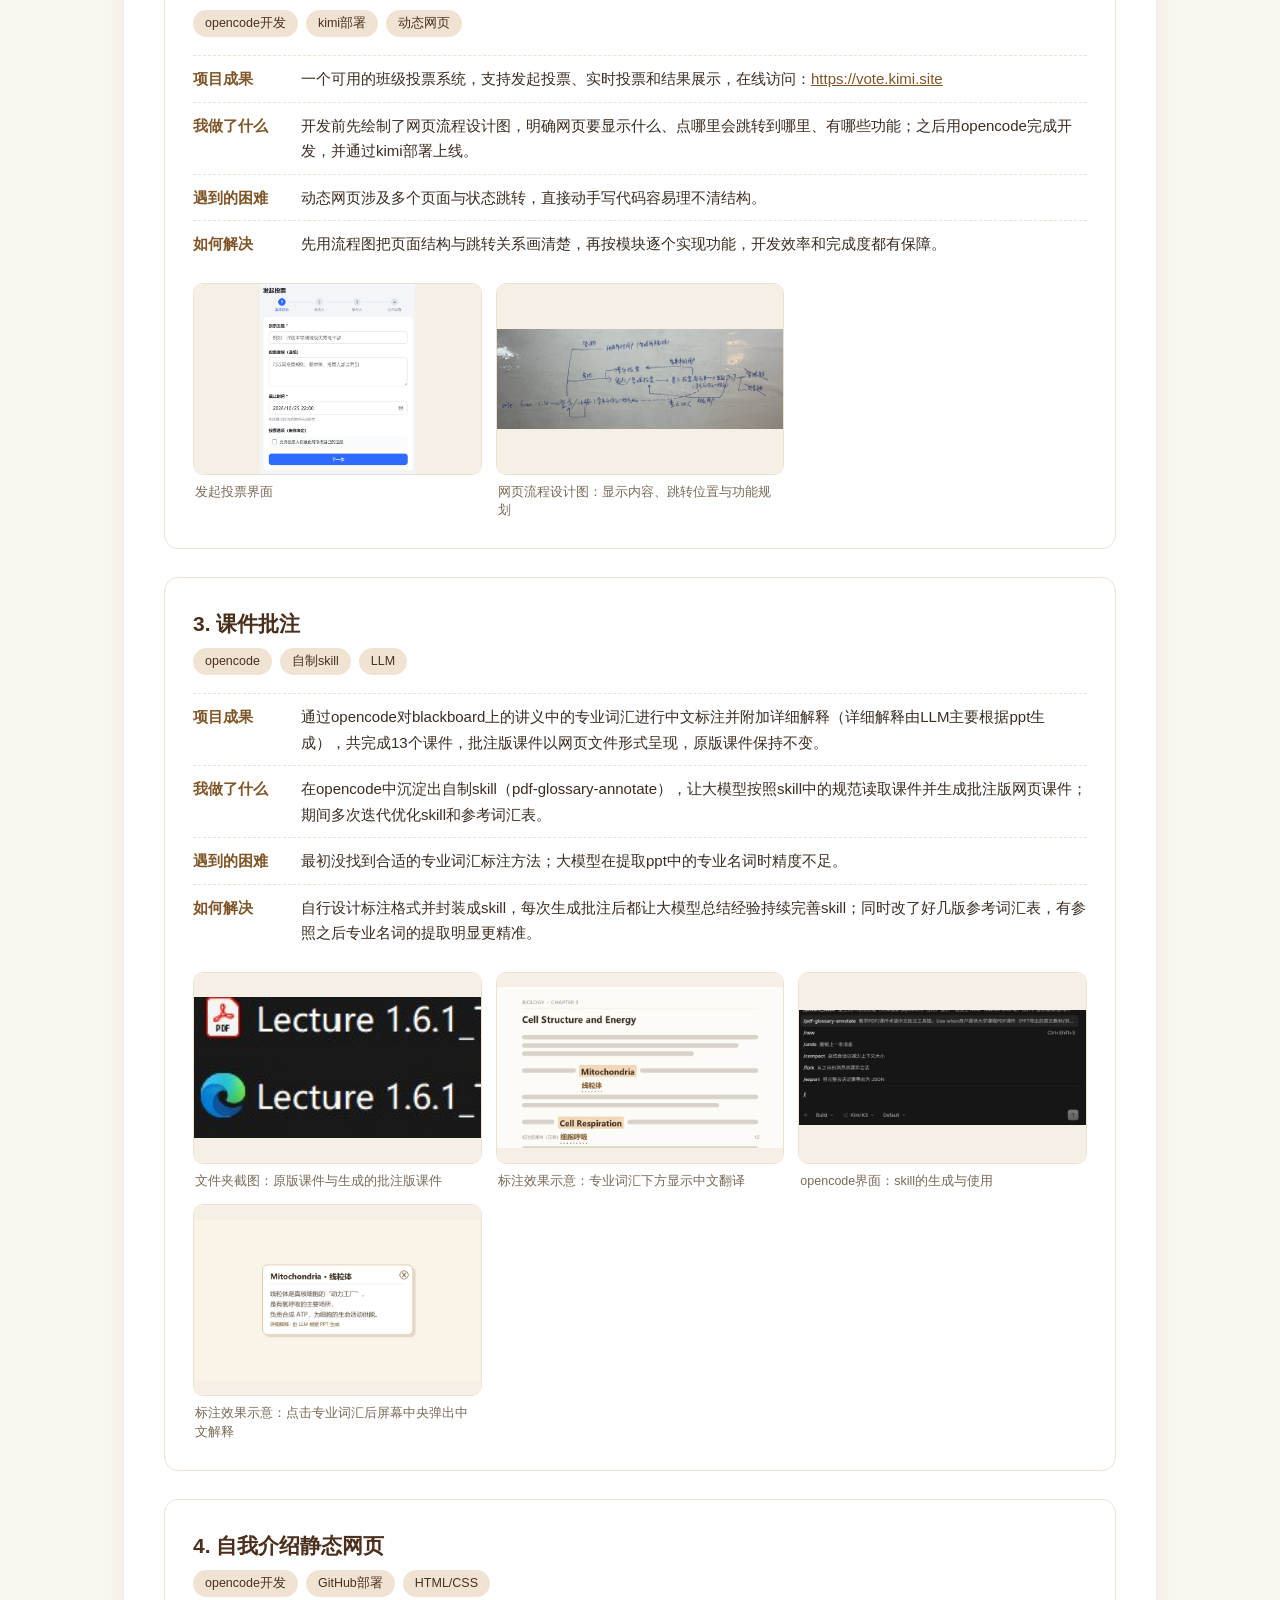
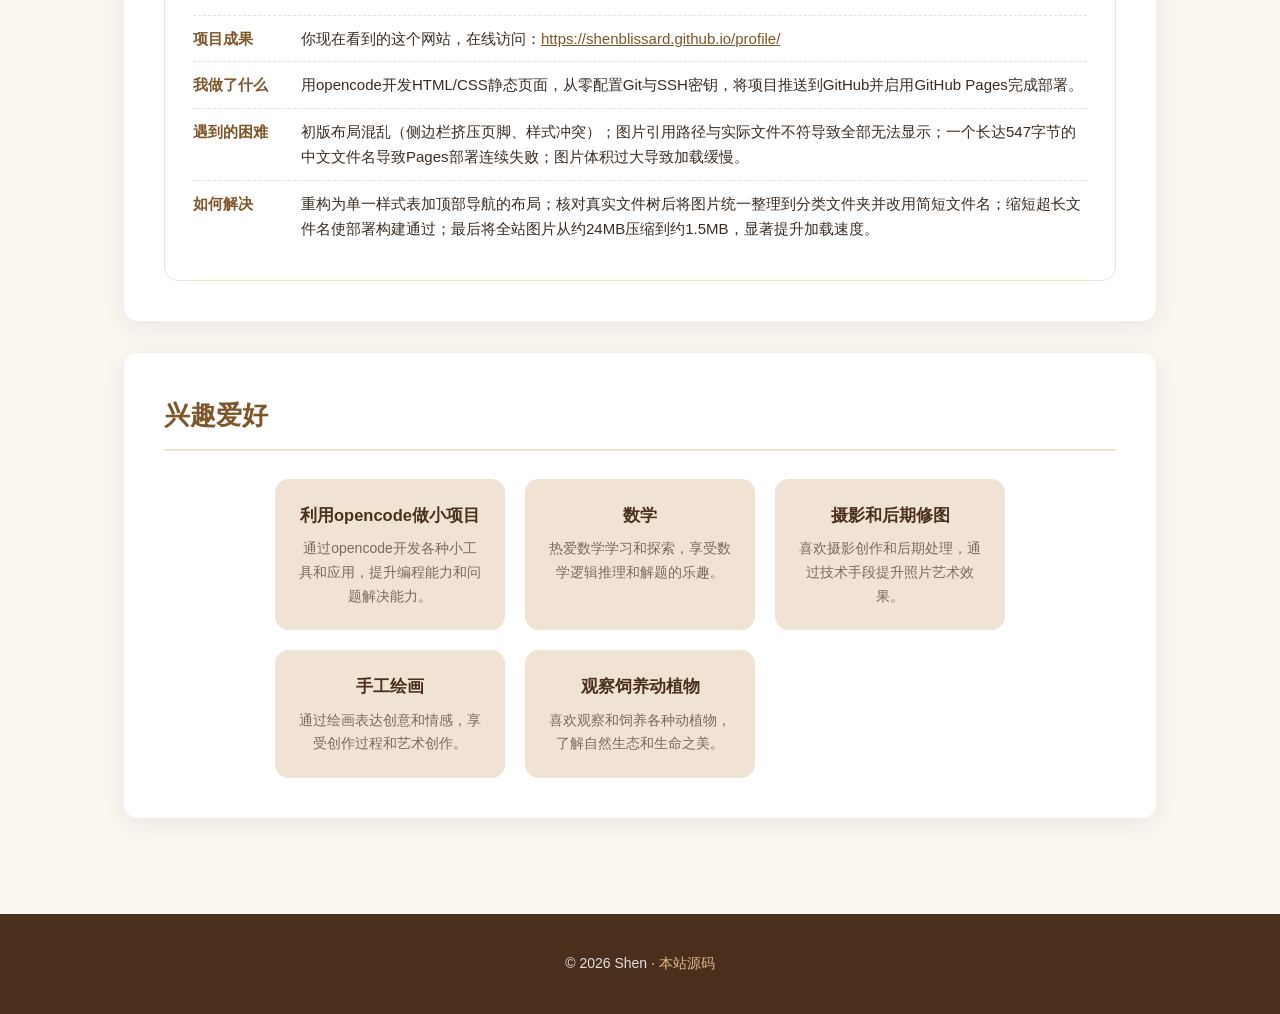
==== commit 7efdccbe: "Replace copyrighted courseware screenshots with original illustrations, symmetric hobby layout" ====
--- a/index.html
+++ b/index.html
@@ -63,9 +63,9 @@
         <div class="proj-row"><span class="label">如何解决</span><p>自行设计标注格式并封装成skill，每次生成批注后都让大模型总结经验持续完善skill；同时改了好几版参考词汇表，有参照之后专业名词的提取明显更精准。</p></div>
         <div class="gallery">
           <figure><a href="img/projects/course/course-folder.jpg" target="_blank" rel="noopener"><img src="img/projects/course/course-folder.jpg" alt="文件夹截图：上面是从blackboard保存的原版课件，下面是用opencode生成的批注版课件网页文件" loading="lazy"></a><figcaption>文件夹截图：原版课件与生成的批注版课件</figcaption></figure>
-          <figure><a href="img/projects/course/course-annotated-translation.jpg" target="_blank" rel="noopener"><img src="img/projects/course/course-annotated-translation.jpg" alt="标注版课件内页：专业词汇下方有中文翻译" loading="lazy"></a><figcaption>标注版课件内页：专业词汇下方有中文翻译</figcaption></figure>
+          <figure><a href="img/projects/course/course-annotated-translation-demo.jpg" target="_blank" rel="noopener"><img src="img/projects/course/course-annotated-translation-demo.jpg" alt="标注效果示意图：专业词汇下方显示中文翻译" loading="lazy"></a><figcaption>标注效果示意：专业词汇下方显示中文翻译</figcaption></figure>
           <figure><a href="img/projects/course/course-skill-ui.jpg" target="_blank" rel="noopener"><img src="img/projects/course/course-skill-ui.jpg" alt="opencode界面：skill的生成与使用" loading="lazy"></a><figcaption>opencode界面：skill的生成与使用</figcaption></figure>
-          <figure><a href="img/projects/course/course-annotated-explain.jpg" target="_blank" rel="noopener"><img src="img/projects/course/course-annotated-explain.jpg" alt="标注版课件内页：点击某个专业词汇后屏幕中央跳出中文解释" loading="lazy"></a><figcaption>标注版课件内页：点击专业词汇后跳出中文解释</figcaption></figure>
+          <figure><a href="img/projects/course/course-annotated-explain-demo.jpg" target="_blank" rel="noopener"><img src="img/projects/course/course-annotated-explain-demo.jpg" alt="标注效果示意图：点击专业词汇后屏幕中央弹出中文解释" loading="lazy"></a><figcaption>标注效果示意：点击专业词汇后屏幕中央弹出中文解释</figcaption></figure>
         </div>
       </article>
 
--- a/css/style.css
+++ b/css/style.css
@@ -260,7 +260,8 @@
 /* ---------- 兴趣爱好 ---------- */
 .hobby-grid {
   display: grid;
-  grid-template-columns: repeat(auto-fill, minmax(220px, 1fr));
+  grid-template-columns: repeat(auto-fit, 230px);
+  justify-content: center;
   gap: 20px;
 }
 
@@ -268,6 +269,7 @@
   background: var(--amber-100);
   border-radius: var(--radius);
   padding: 22px;
+  text-align: center;
   transition: background-color 0.2s ease, transform 0.25s ease;
 }
 
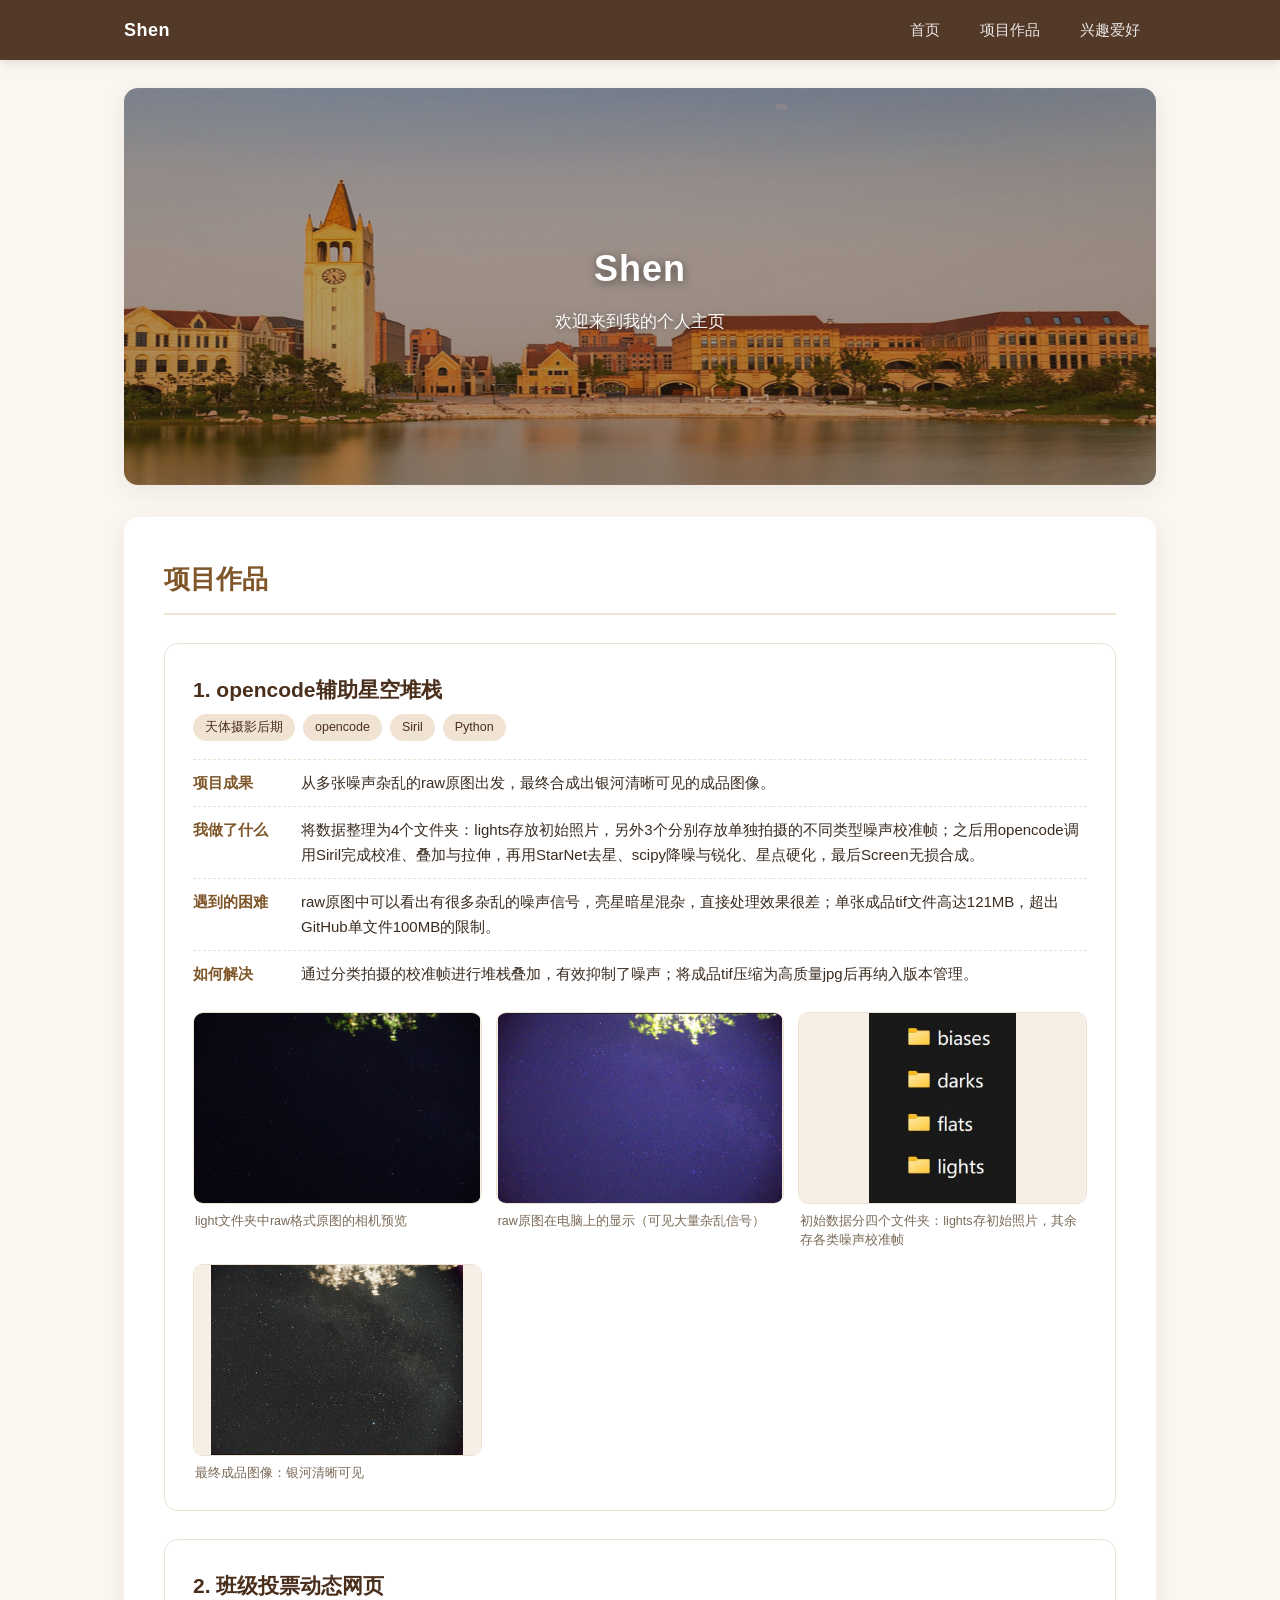
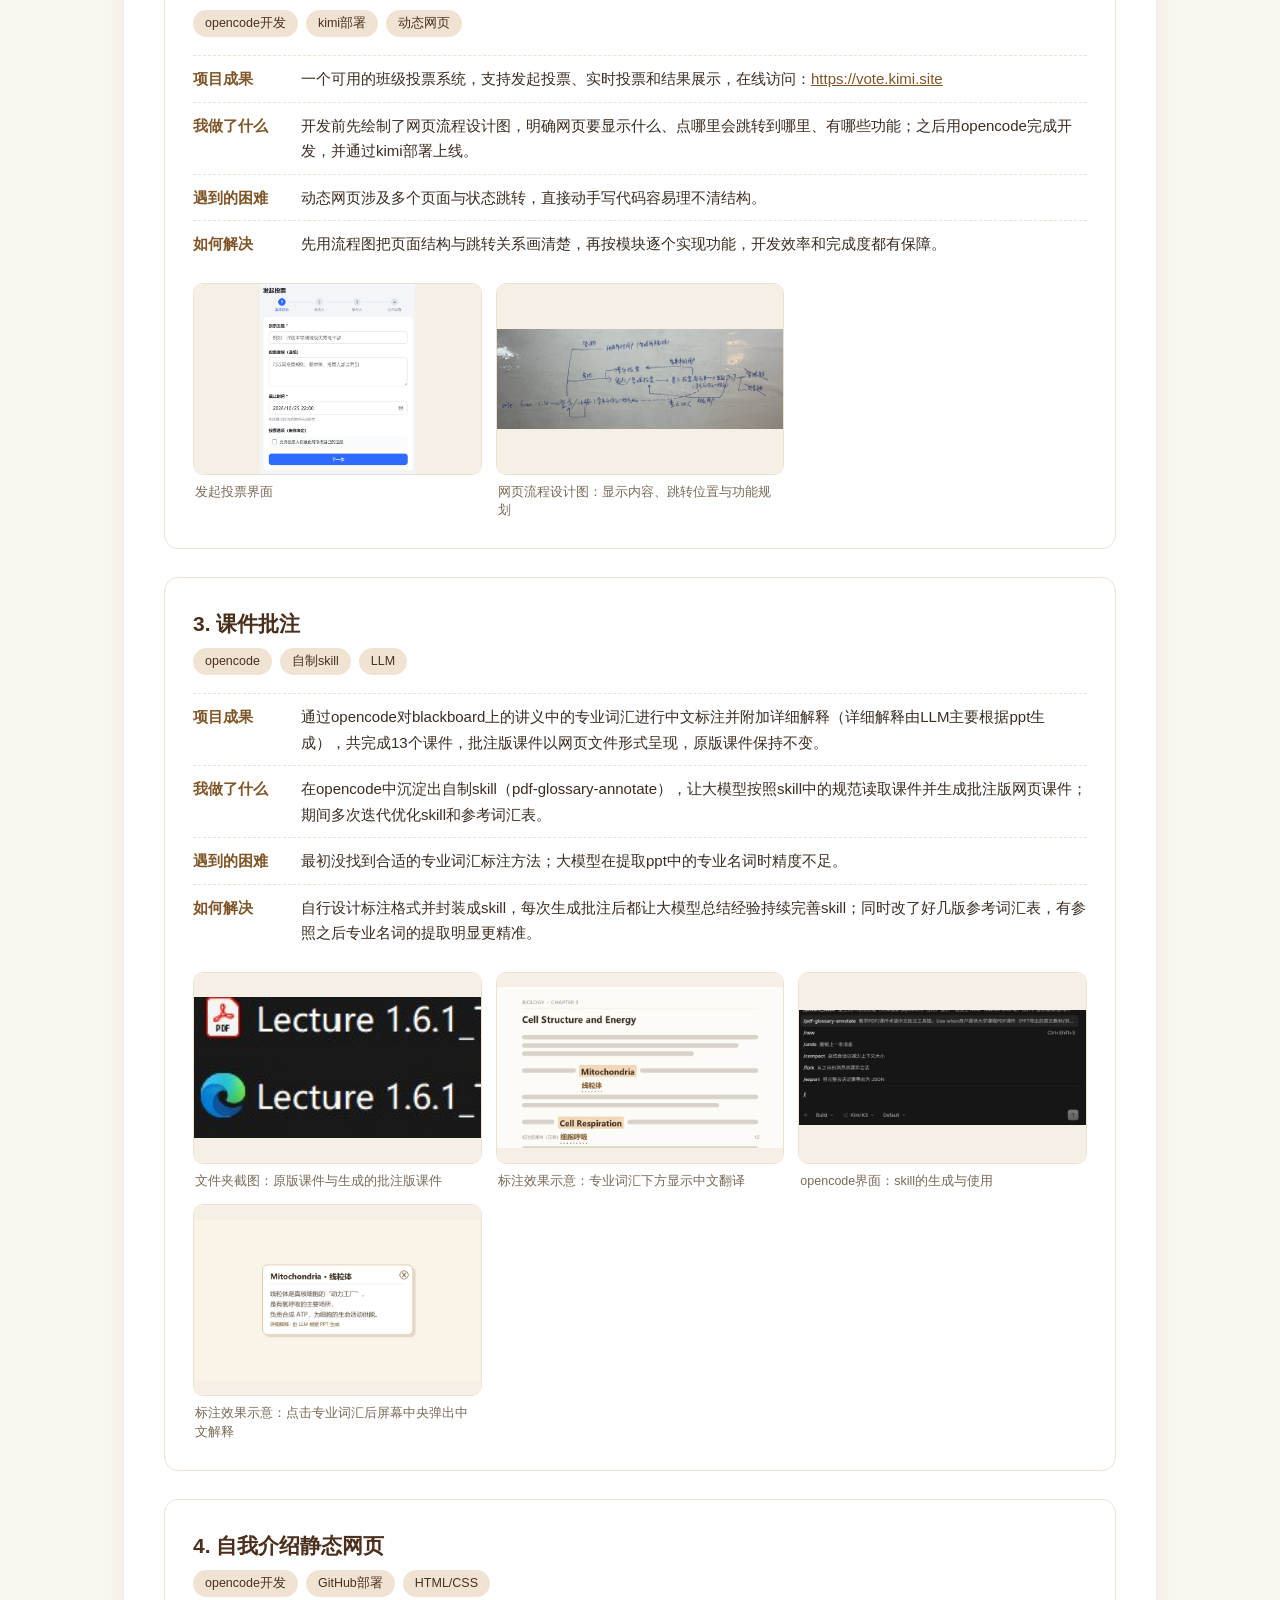
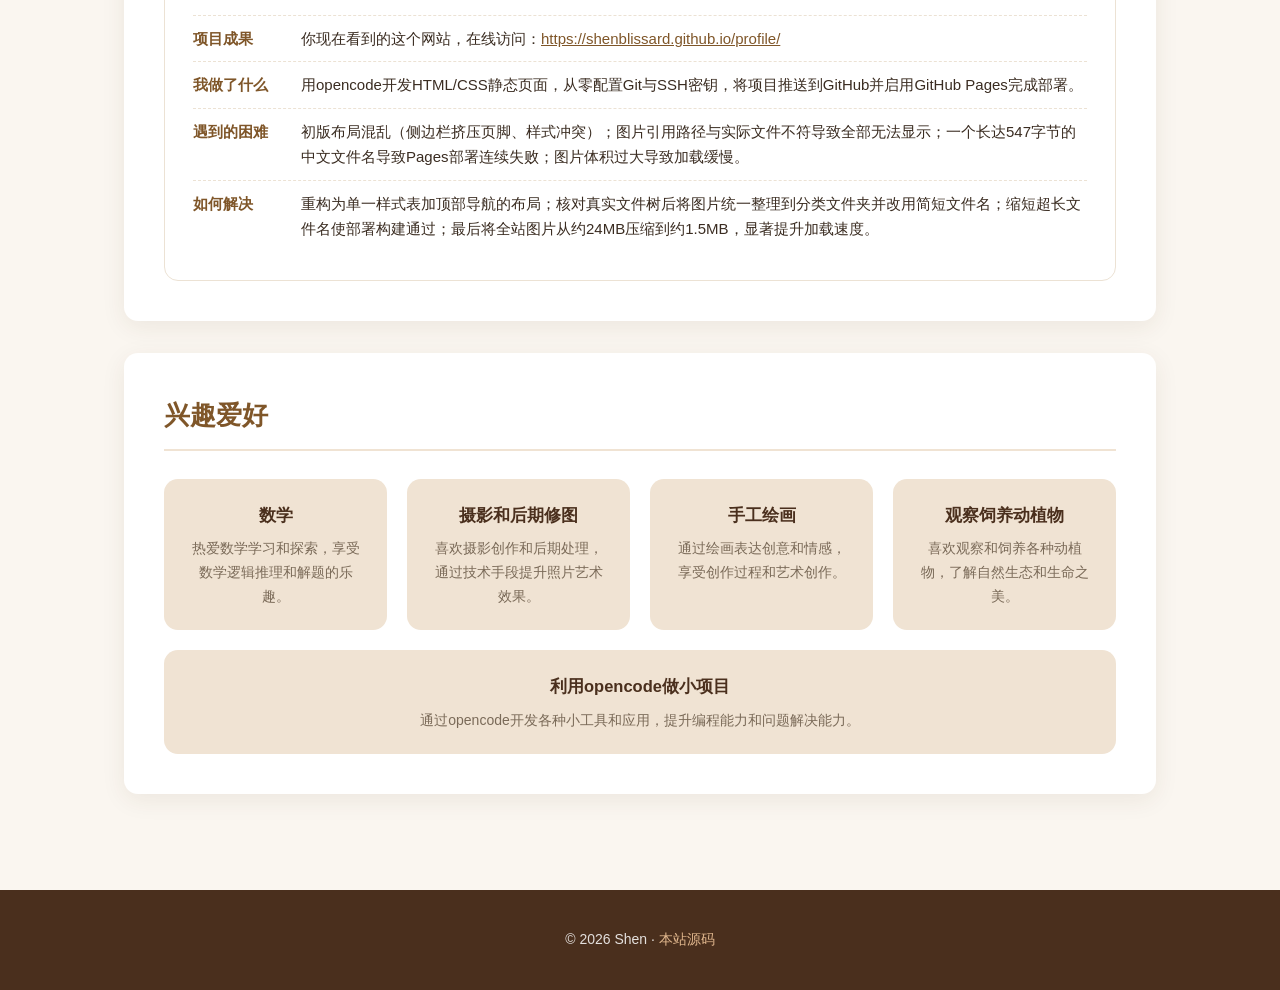
==== commit 8504bd0e: "Hobbies: wide card on own row, restore home nav link" ====
--- a/index.html
+++ b/index.html
@@ -11,6 +11,7 @@
     <nav>
       <span class="brand">Shen</span>
       <ul>
+        <li><a href="#home">首页</a></li>
         <li><a href="#projects">项目作品</a></li>
         <li><a href="#hobbies">兴趣爱好</a></li>
       </ul>
@@ -83,11 +84,6 @@
       <h2>兴趣爱好</h2>
       <div class="hobby-grid">
         <div class="hobby-item">
-          <h3>利用opencode做小项目</h3>
-          <p>通过opencode开发各种小工具和应用，提升编程能力和问题解决能力。</p>
-        </div>
-
-        <div class="hobby-item">
           <h3>数学</h3>
           <p>热爱数学学习和探索，享受数学逻辑推理和解题的乐趣。</p>
         </div>
@@ -106,6 +102,11 @@
           <h3>观察饲养动植物</h3>
           <p>喜欢观察和饲养各种动植物，了解自然生态和生命之美。</p>
         </div>
+
+        <div class="hobby-item hobby-wide">
+          <h3>利用opencode做小项目</h3>
+          <p>通过opencode开发各种小工具和应用，提升编程能力和问题解决能力。</p>
+        </div>
       </div>
     </section>
   </main>
--- a/css/style.css
+++ b/css/style.css
@@ -260,9 +260,12 @@
 /* ---------- 兴趣爱好 ---------- */
 .hobby-grid {
   display: grid;
-  grid-template-columns: repeat(auto-fit, 230px);
-  justify-content: center;
+  grid-template-columns: repeat(4, 1fr);
   gap: 20px;
+}
+
+.hobby-wide {
+  grid-column: 1 / -1;
 }
 
 .hobby-item {
@@ -332,6 +335,10 @@
     grid-template-columns: 1fr;
     gap: 2px;
   }
+
+  .hobby-grid {
+    grid-template-columns: repeat(2, 1fr);
+  }
 }
 
 /* ---------- 减弱动效 ---------- */
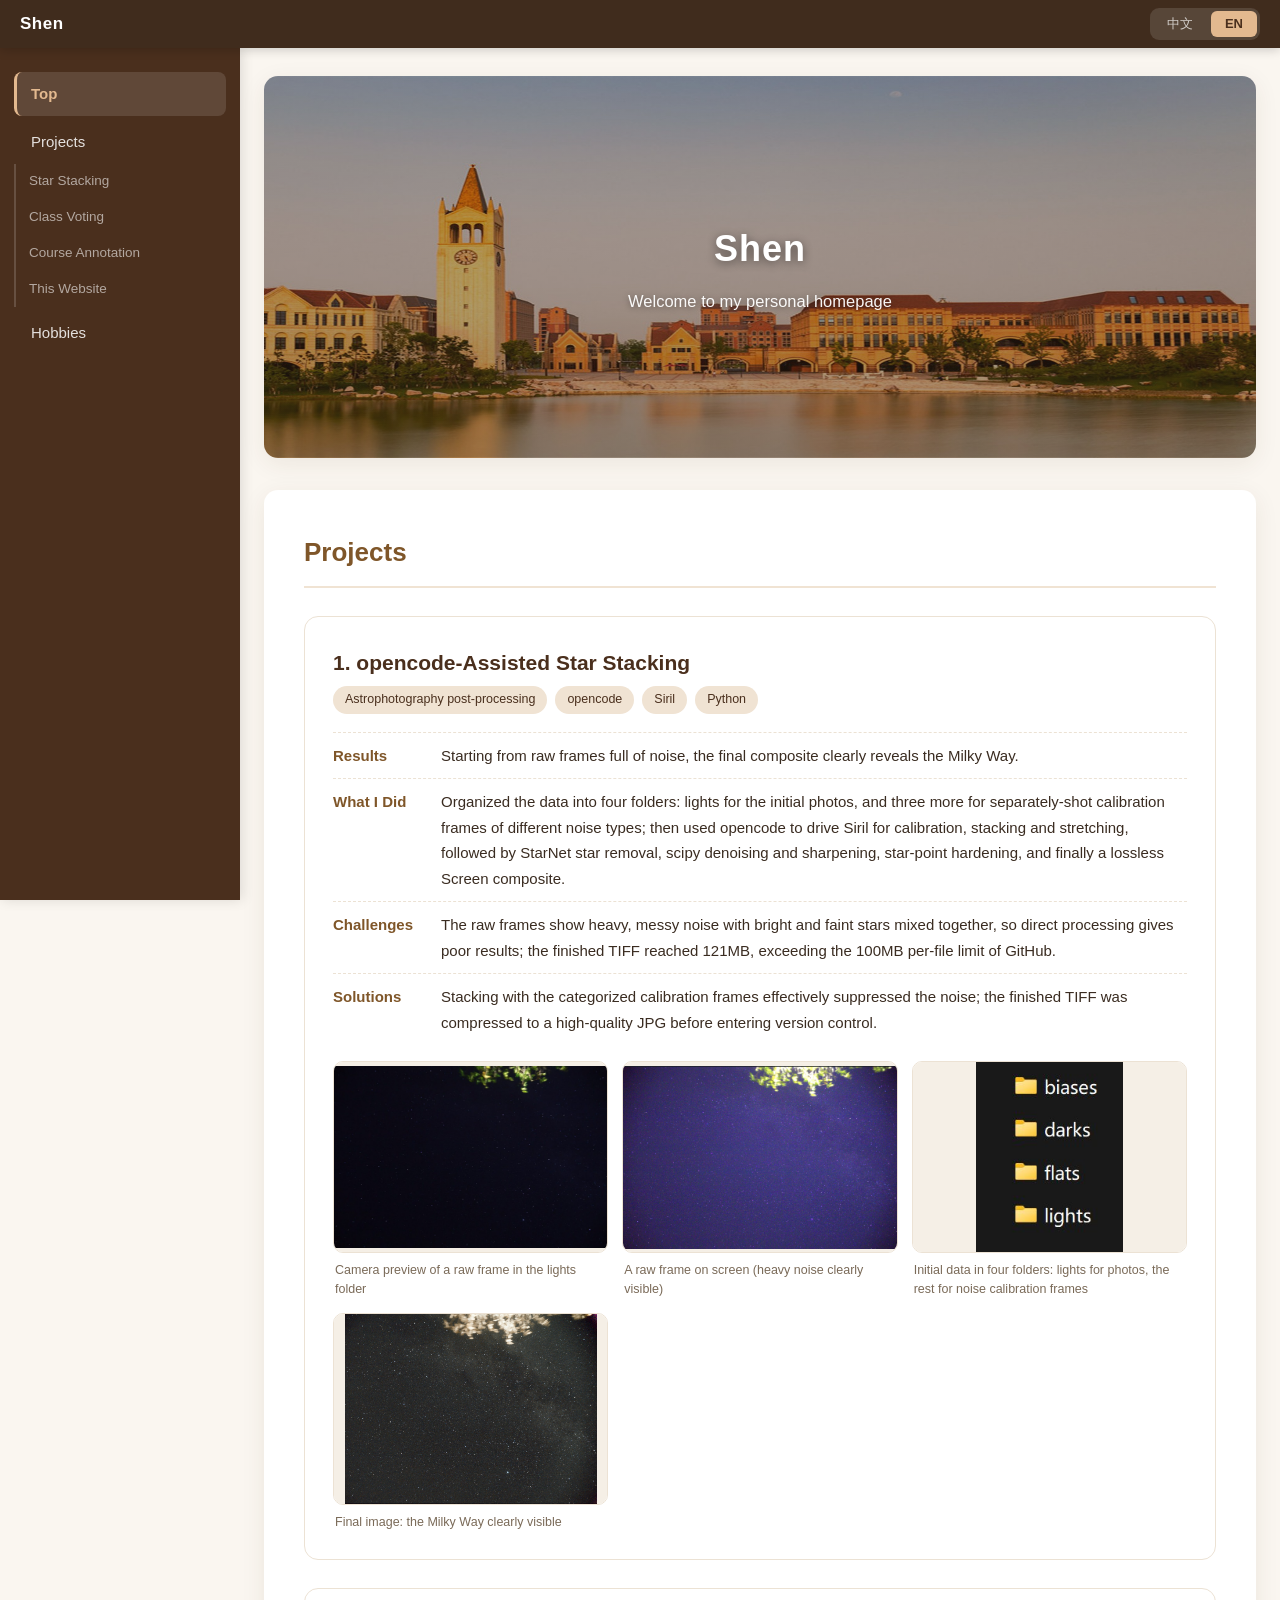
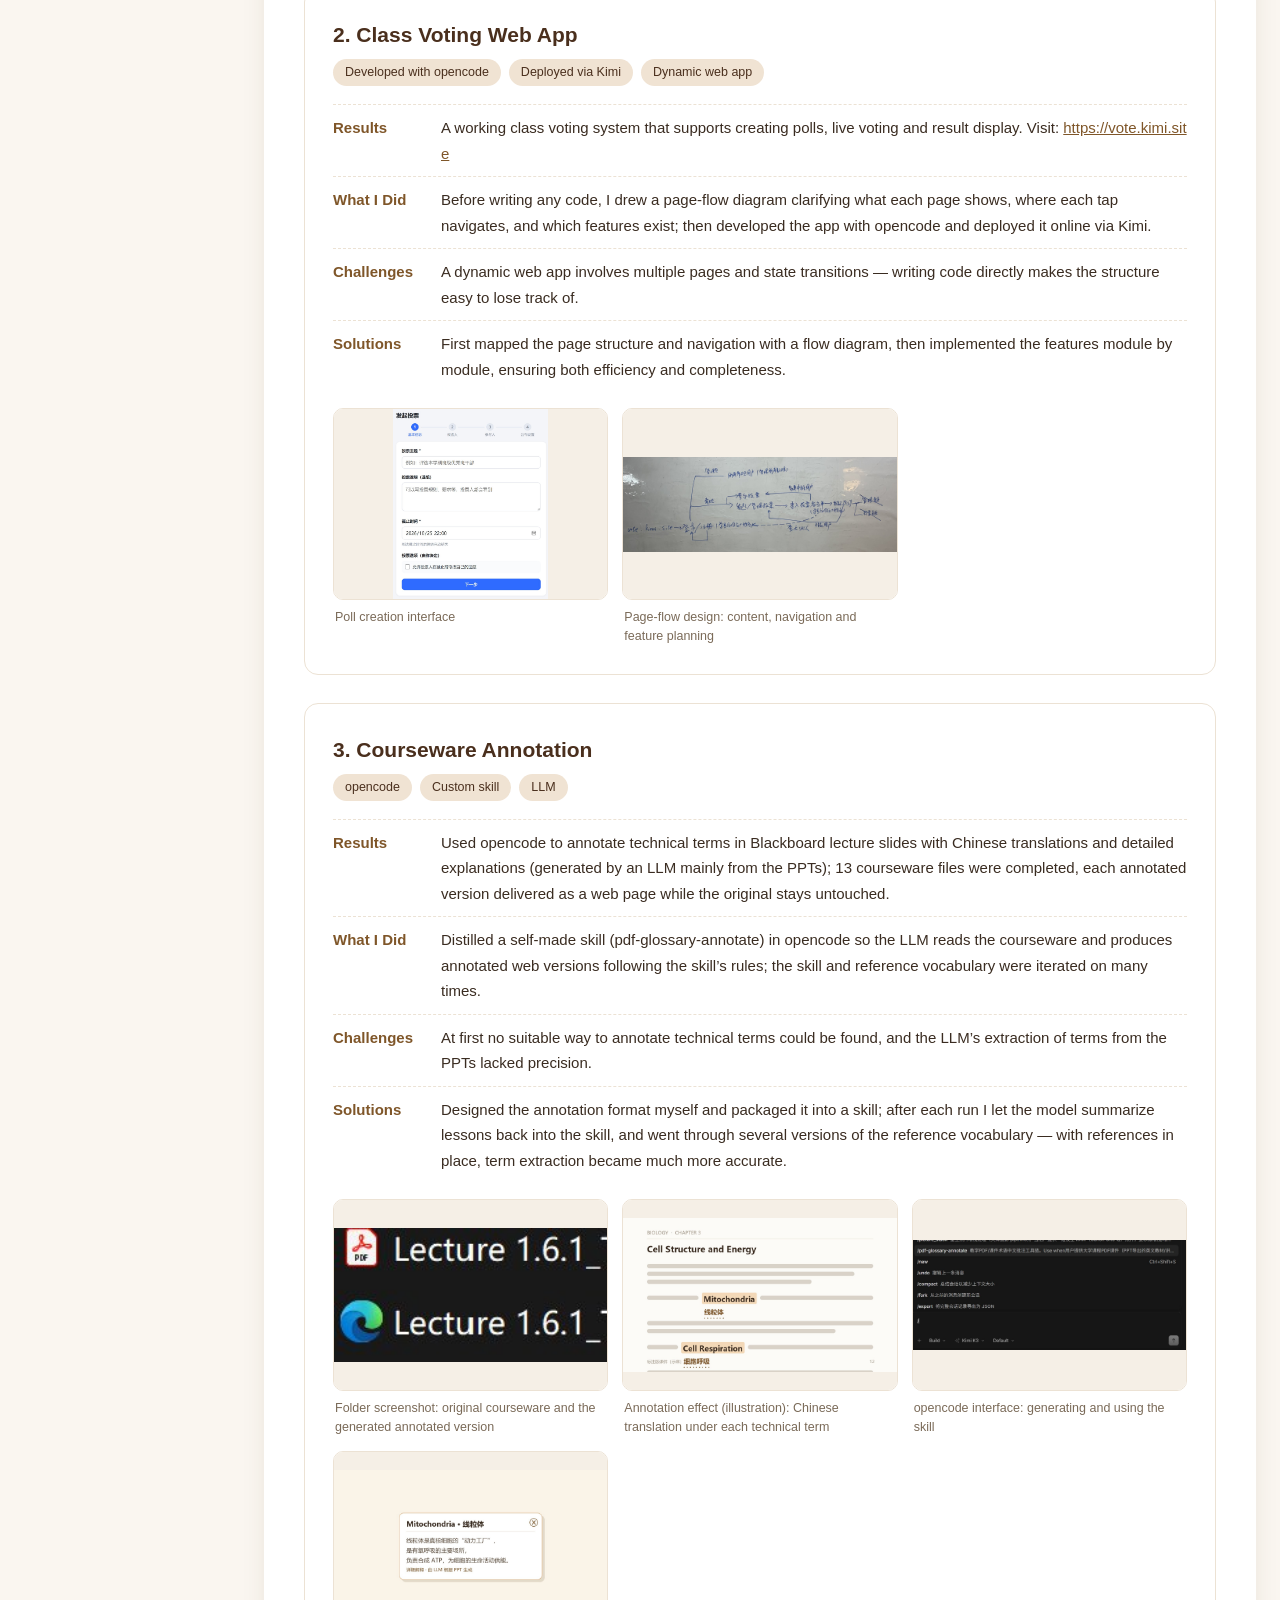
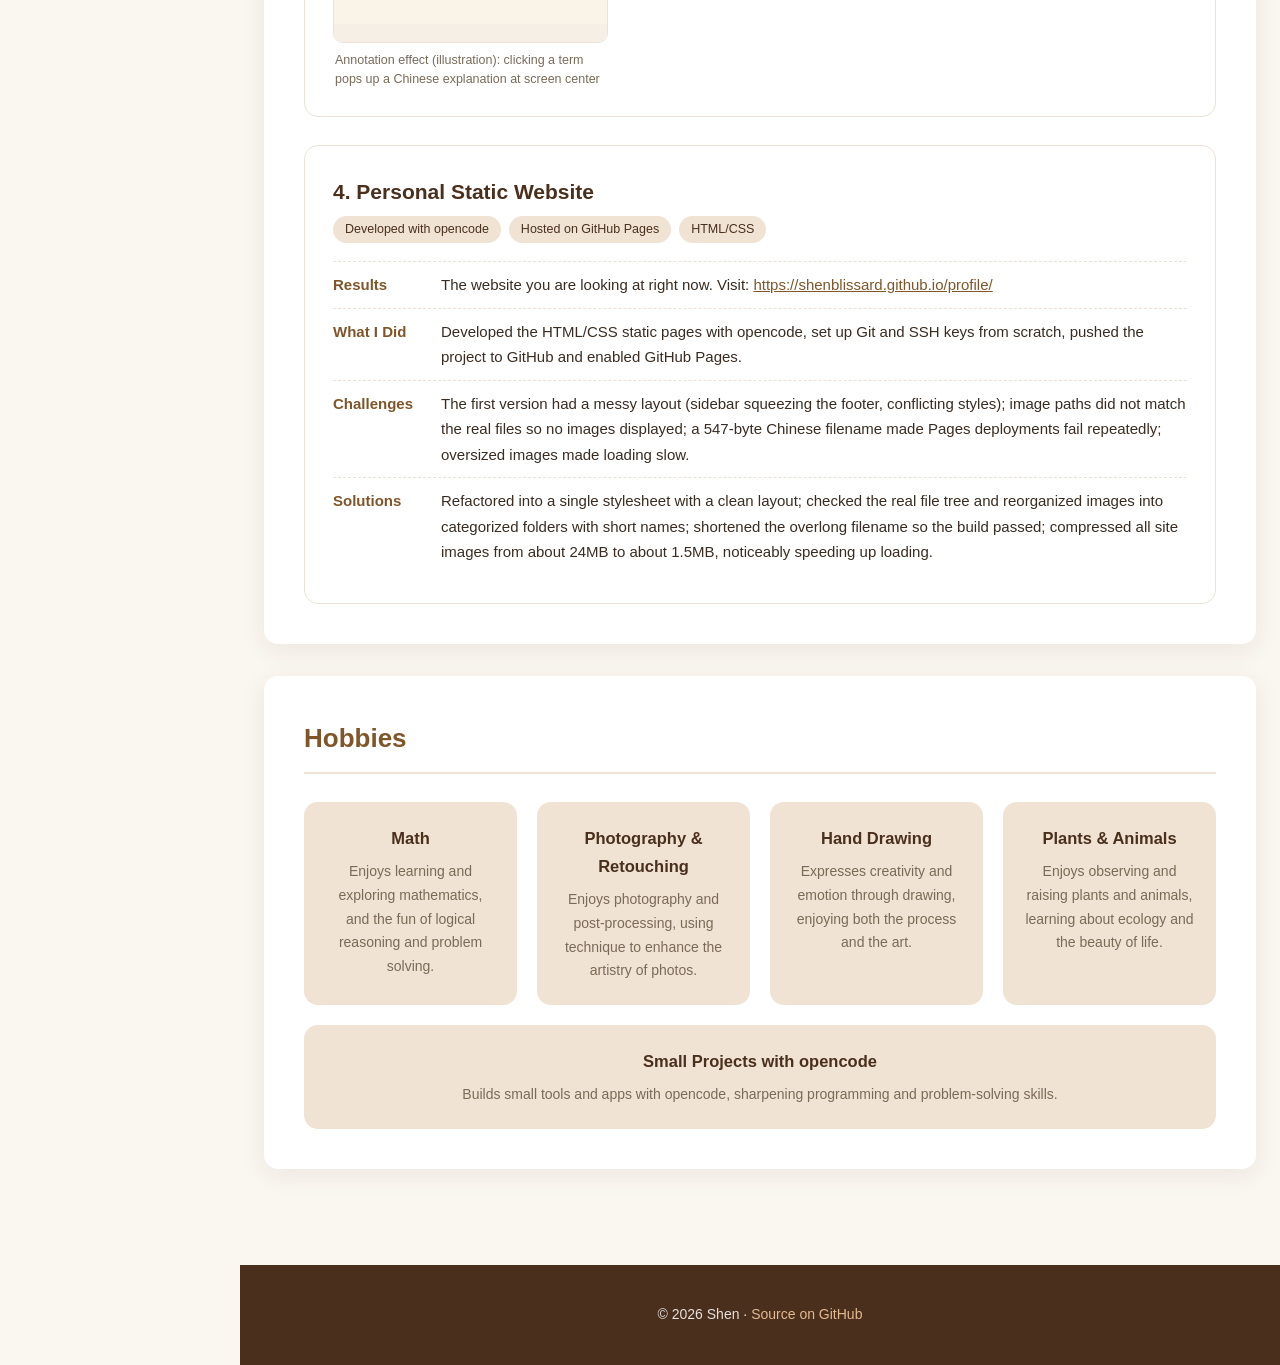
==== commit 3edb2fe3: "Add left TOC sidebar, top language switch, full site bilingual support" ====
--- a/index.html
+++ b/index.html
@@ -7,112 +7,137 @@
   <link rel="stylesheet" href="css/style.css">
 </head>
 <body>
-  <header class="navbar">
-    <nav>
+  <header class="topbar">
+    <div class="topbar-main">
       <span class="brand">Shen</span>
+      <div class="lang-switch" role="group" aria-label="语言 / Language">
+        <button type="button" class="lang-btn" data-lang="zh">中文</button>
+        <button type="button" class="lang-btn" data-lang="en">EN</button>
+      </div>
+    </div>
+    <nav class="mobile-nav">
       <ul>
-        <li><a href="#home">首页</a></li>
-        <li><a href="#projects">项目作品</a></li>
-        <li><a href="#hobbies">兴趣爱好</a></li>
+        <li><a href="#home" data-i18n="nav.top">页首</a></li>
+        <li><a href="#projects" data-i18n="nav.projects">项目作品</a></li>
+        <li><a href="#hobbies" data-i18n="nav.hobbies">兴趣爱好</a></li>
       </ul>
     </nav>
   </header>
 
-  <main class="container">
-    <section id="home" class="hero-section">
-      <h1>Shen</h1>
-      <p>欢迎来到我的个人主页</p>
-    </section>
+  <aside class="sidebar">
+    <nav>
+      <ul>
+        <li><a href="#home" data-i18n="nav.top">页首</a></li>
+        <li>
+          <a href="#projects" data-i18n="nav.projects">项目作品</a>
+          <ul class="sub-nav">
+            <li><a href="#project-stars" data-i18n="sub.stars">星空堆栈</a></li>
+            <li><a href="#project-vote" data-i18n="sub.vote">班级投票</a></li>
+            <li><a href="#project-course" data-i18n="sub.course">课件批注</a></li>
+            <li><a href="#project-site" data-i18n="sub.site">自我介绍网页</a></li>
+          </ul>
+        </li>
+        <li><a href="#hobbies" data-i18n="nav.hobbies">兴趣爱好</a></li>
+      </ul>
+    </nav>
+  </aside>
 
-    <section id="projects" class="section-card">
-      <h2>项目作品</h2>
+  <div class="page">
+    <main class="container">
+      <section id="home" class="hero-section">
+        <h1>Shen</h1>
+        <p data-i18n="hero.welcome">欢迎来到我的个人主页</p>
+      </section>
 
-      <article class="project-group">
-        <h3>1. opencode辅助星空堆栈</h3>
-        <div class="project-tags"><span>天体摄影后期</span><span>opencode</span><span>Siril</span><span>Python</span></div>
-        <div class="proj-row"><span class="label">项目成果</span><p>从多张噪声杂乱的raw原图出发，最终合成出银河清晰可见的成品图像。</p></div>
-        <div class="proj-row"><span class="label">我做了什么</span><p>将数据整理为4个文件夹：lights存放初始照片，另外3个分别存放单独拍摄的不同类型噪声校准帧；之后用opencode调用Siril完成校准、叠加与拉伸，再用StarNet去星、scipy降噪与锐化、星点硬化，最后Screen无损合成。</p></div>
-        <div class="proj-row"><span class="label">遇到的困难</span><p>raw原图中可以看出有很多杂乱的噪声信号，亮星暗星混杂，直接处理效果很差；单张成品tif文件高达121MB，超出GitHub单文件100MB的限制。</p></div>
-        <div class="proj-row"><span class="label">如何解决</span><p>通过分类拍摄的校准帧进行堆栈叠加，有效抑制了噪声；将成品tif压缩为高质量jpg后再纳入版本管理。</p></div>
-        <div class="gallery">
-          <figure><a href="img/projects/stars/stars-raw-preview.jpg" target="_blank" rel="noopener"><img src="img/projects/stars/stars-raw-preview.jpg" alt="light文件夹中raw格式原图的相机预览图" loading="lazy"></a><figcaption>light文件夹中raw格式原图的相机预览</figcaption></figure>
-          <figure><a href="img/projects/stars/stars-raw-node.jpg" target="_blank" rel="noopener"><img src="img/projects/stars/stars-raw-node.jpg" alt="raw格式原图在电脑上的显示，可以看出有很多杂乱的信号" loading="lazy"></a><figcaption>raw原图在电脑上的显示（可见大量杂乱信号）</figcaption></figure>
-          <figure><a href="img/projects/stars/stars-source-folders.jpg" target="_blank" rel="noopener"><img src="img/projects/stars/stars-source-folders.jpg" alt="包含初始照片数据的四个文件夹：lights放初始照片，其余三个存放不同类型的噪声校准帧" loading="lazy"></a><figcaption>初始数据分四个文件夹：lights存初始照片，其余存各类噪声校准帧</figcaption></figure>
-          <figure><a href="img/projects/stars/stars-final.jpg" target="_blank" rel="noopener"><img src="img/projects/stars/stars-final.jpg" alt="最终成品图像：经过校准、叠加、拉伸、去星、降噪锐化与合成后，银河清晰可见" loading="lazy"></a><figcaption>最终成品图像：银河清晰可见</figcaption></figure>
+      <section id="projects" class="section-card">
+        <h2 data-i18n="sec.projects">项目作品</h2>
+
+        <article id="project-stars" class="project-group">
+          <h3 data-i18n="p1.title">1. opencode辅助星空堆栈</h3>
+          <div class="project-tags"><span data-i18n="tag.astro">天体摄影后期</span><span>opencode</span><span>Siril</span><span>Python</span></div>
+          <div class="proj-row"><span class="label" data-i18n="lbl.result">项目成果</span><p data-i18n="p1.result">从多张噪声杂乱的raw原图出发，最终合成出银河清晰可见的成品图像。</p></div>
+          <div class="proj-row"><span class="label" data-i18n="lbl.did">我做了什么</span><p data-i18n="p1.did">将数据整理为4个文件夹：lights存放初始照片，另外3个分别存放单独拍摄的不同类型噪声校准帧；之后用opencode调用Siril完成校准、叠加与拉伸，再用StarNet去星、scipy降噪与锐化、星点硬化，最后Screen无损合成。</p></div>
+          <div class="proj-row"><span class="label" data-i18n="lbl.diff">遇到的困难</span><p data-i18n="p1.diff">raw原图中可以看出有很多杂乱的噪声信号，亮星暗星混杂，直接处理效果很差；单张成品tif文件高达121MB，超出GitHub单文件100MB的限制。</p></div>
+          <div class="proj-row"><span class="label" data-i18n="lbl.solve">如何解决</span><p data-i18n="p1.solve">通过分类拍摄的校准帧进行堆栈叠加，有效抑制了噪声；将成品tif压缩为高质量jpg后再纳入版本管理。</p></div>
+          <div class="gallery">
+            <figure><a href="img/projects/stars/stars-raw-preview.jpg" target="_blank" rel="noopener"><img src="img/projects/stars/stars-raw-preview.jpg" alt="light文件夹中raw格式原图的相机预览图" data-i18n-alt="p1.cap1" loading="lazy"></a><figcaption data-i18n="p1.cap1">light文件夹中raw格式原图的相机预览</figcaption></figure>
+            <figure><a href="img/projects/stars/stars-raw-node.jpg" target="_blank" rel="noopener"><img src="img/projects/stars/stars-raw-node.jpg" alt="raw格式原图在电脑上的显示，可以看出有很多杂乱的信号" data-i18n-alt="p1.cap2" loading="lazy"></a><figcaption data-i18n="p1.cap2">raw原图在电脑上的显示（可见大量杂乱信号）</figcaption></figure>
+            <figure><a href="img/projects/stars/stars-source-folders.jpg" target="_blank" rel="noopener"><img src="img/projects/stars/stars-source-folders.jpg" alt="包含初始照片数据的四个文件夹：lights放初始照片，其余三个存放不同类型的噪声校准帧" data-i18n-alt="p1.cap3" loading="lazy"></a><figcaption data-i18n="p1.cap3">初始数据分四个文件夹：lights存初始照片，其余存各类噪声校准帧</figcaption></figure>
+            <figure><a href="img/projects/stars/stars-final.jpg" target="_blank" rel="noopener"><img src="img/projects/stars/stars-final.jpg" alt="最终成品图像：经过校准、叠加、拉伸、去星、降噪锐化与合成后，银河清晰可见" data-i18n-alt="p1.cap4" loading="lazy"></a><figcaption data-i18n="p1.cap4">最终成品图像：银河清晰可见</figcaption></figure>
+          </div>
+        </article>
+
+        <article id="project-vote" class="project-group">
+          <h3 data-i18n="p2.title">2. 班级投票动态网页</h3>
+          <div class="project-tags"><span data-i18n="tag.dev">opencode开发</span><span data-i18n="tag.deploy-kimi">kimi部署</span><span data-i18n="tag.dynamic">动态网页</span></div>
+          <div class="proj-row"><span class="label" data-i18n="lbl.result">项目成果</span><p><span data-i18n="p2.result.pre">一个可用的班级投票系统，支持发起投票、实时投票和结果展示，在线访问：</span><a href="https://vote.kimi.site" target="_blank" rel="noopener">https://vote.kimi.site</a></p></div>
+          <div class="proj-row"><span class="label" data-i18n="lbl.did">我做了什么</span><p data-i18n="p2.did">开发前先绘制了网页流程设计图，明确网页要显示什么、点哪里会跳转到哪里、有哪些功能；之后用opencode完成开发，并通过kimi部署上线。</p></div>
+          <div class="proj-row"><span class="label" data-i18n="lbl.diff">遇到的困难</span><p data-i18n="p2.diff">动态网页涉及多个页面与状态跳转，直接动手写代码容易理不清结构。</p></div>
+          <div class="proj-row"><span class="label" data-i18n="lbl.solve">如何解决</span><p data-i18n="p2.solve">先用流程图把页面结构与跳转关系画清楚，再按模块逐个实现功能，开发效率和完成度都有保障。</p></div>
+          <div class="gallery">
+            <figure><a href="img/projects/vote/vote-ui.jpg" target="_blank" rel="noopener"><img src="img/projects/vote/vote-ui.jpg" alt="班级投票系统发起投票界面" data-i18n-alt="p2.cap1" loading="lazy"></a><figcaption data-i18n="p2.cap1">发起投票界面</figcaption></figure>
+            <figure><a href="img/projects/vote/vote-flowchart.jpg" target="_blank" rel="noopener"><img src="img/projects/vote/vote-flowchart.jpg" alt="网页大致流程图：简要写了网页要显示什么，点哪里会跳转哪里，有什么功能" data-i18n-alt="p2.cap2" loading="lazy"></a><figcaption data-i18n="p2.cap2">网页流程设计图：显示内容、跳转位置与功能规划</figcaption></figure>
+          </div>
+        </article>
+
+        <article id="project-course" class="project-group">
+          <h3 data-i18n="p3.title">3. 课件批注</h3>
+          <div class="project-tags"><span>opencode</span><span data-i18n="tag.skill">自制skill</span><span>LLM</span></div>
+          <div class="proj-row"><span class="label" data-i18n="lbl.result">项目成果</span><p data-i18n="p3.result">通过opencode对blackboard上的讲义中的专业词汇进行中文标注并附加详细解释（详细解释由LLM主要根据ppt生成），共完成13个课件，批注版课件以网页文件形式呈现，原版课件保持不变。</p></div>
+          <div class="proj-row"><span class="label" data-i18n="lbl.did">我做了什么</span><p data-i18n="p3.did">在opencode中沉淀出自制skill（pdf-glossary-annotate），让大模型按照skill中的规范读取课件并生成批注版网页课件；期间多次迭代优化skill和参考词汇表。</p></div>
+          <div class="proj-row"><span class="label" data-i18n="lbl.diff">遇到的困难</span><p data-i18n="p3.diff">最初没找到合适的专业词汇标注方法；大模型在提取ppt中的专业名词时精度不足。</p></div>
+          <div class="proj-row"><span class="label" data-i18n="lbl.solve">如何解决</span><p data-i18n="p3.solve">自行设计标注格式并封装成skill，每次生成批注后都让大模型总结经验持续完善skill；同时改了好几版参考词汇表，有参照之后专业名词的提取明显更精准。</p></div>
+          <div class="gallery">
+            <figure><a href="img/projects/course/course-folder.jpg" target="_blank" rel="noopener"><img src="img/projects/course/course-folder.jpg" alt="文件夹截图：上面是从blackboard保存的原版课件，下面是用opencode生成的批注版课件网页文件" data-i18n-alt="p3.cap1" loading="lazy"></a><figcaption data-i18n="p3.cap1">文件夹截图：原版课件与生成的批注版课件</figcaption></figure>
+            <figure><a href="img/projects/course/course-annotated-translation-demo.jpg" target="_blank" rel="noopener"><img src="img/projects/course/course-annotated-translation-demo.jpg" alt="标注效果示意图：专业词汇下方显示中文翻译" data-i18n-alt="p3.cap2" loading="lazy"></a><figcaption data-i18n="p3.cap2">标注效果示意：专业词汇下方显示中文翻译</figcaption></figure>
+            <figure><a href="img/projects/course/course-skill-ui.jpg" target="_blank" rel="noopener"><img src="img/projects/course/course-skill-ui.jpg" alt="opencode界面：skill的生成与使用" data-i18n-alt="p3.cap3" loading="lazy"></a><figcaption data-i18n="p3.cap3">opencode界面：skill的生成与使用</figcaption></figure>
+            <figure><a href="img/projects/course/course-annotated-explain-demo.jpg" target="_blank" rel="noopener"><img src="img/projects/course/course-annotated-explain-demo.jpg" alt="标注效果示意图：点击专业词汇后屏幕中央弹出中文解释" data-i18n-alt="p3.cap4" loading="lazy"></a><figcaption data-i18n="p3.cap4">标注效果示意：点击专业词汇后屏幕中央弹出中文解释</figcaption></figure>
+          </div>
+        </article>
+
+        <article id="project-site" class="project-group">
+          <h3 data-i18n="p4.title">4. 自我介绍静态网页</h3>
+          <div class="project-tags"><span data-i18n="tag.dev">opencode开发</span><span data-i18n="tag.deploy-gh">GitHub部署</span><span>HTML/CSS</span></div>
+          <div class="proj-row"><span class="label" data-i18n="lbl.result">项目成果</span><p><span data-i18n="p4.result.pre">你现在看到的这个网站，在线访问：</span><a href="https://shenblissard.github.io/profile/" target="_blank" rel="noopener">https://shenblissard.github.io/profile/</a></p></div>
+          <div class="proj-row"><span class="label" data-i18n="lbl.did">我做了什么</span><p data-i18n="p4.did">用opencode开发HTML/CSS静态页面，从零配置Git与SSH密钥，将项目推送到GitHub并启用GitHub Pages完成部署。</p></div>
+          <div class="proj-row"><span class="label" data-i18n="lbl.diff">遇到的困难</span><p data-i18n="p4.diff">初版布局混乱（侧边栏挤压页脚、样式冲突）；图片引用路径与实际文件不符导致全部无法显示；一个长达547字节的中文文件名导致Pages部署连续失败；图片体积过大导致加载缓慢。</p></div>
+          <div class="proj-row"><span class="label" data-i18n="lbl.solve">如何解决</span><p data-i18n="p4.solve">重构为单一样式表加顶部导航的布局；核对真实文件树后将图片统一整理到分类文件夹并改用简短文件名；缩短超长文件名使部署构建通过；最后将全站图片从约24MB压缩到约1.5MB，显著提升加载速度。</p></div>
+        </article>
+      </section>
+
+      <section id="hobbies" class="section-card">
+        <h2 data-i18n="sec.hobbies">兴趣爱好</h2>
+        <div class="hobby-grid">
+          <div class="hobby-item">
+            <h3 data-i18n="hob1t">数学</h3>
+            <p data-i18n="hob1d">热爱数学学习和探索，享受数学逻辑推理和解题的乐趣。</p>
+          </div>
+          <div class="hobby-item">
+            <h3 data-i18n="hob2t">摄影和后期修图</h3>
+            <p data-i18n="hob2d">喜欢摄影创作和后期处理，通过技术手段提升照片艺术效果。</p>
+          </div>
+          <div class="hobby-item">
+            <h3 data-i18n="hob3t">手工绘画</h3>
+            <p data-i18n="hob3d">通过绘画表达创意和情感，享受创作过程和艺术创作。</p>
+          </div>
+          <div class="hobby-item">
+            <h3 data-i18n="hob4t">观察饲养动植物</h3>
+            <p data-i18n="hob4d">喜欢观察和饲养各种动植物，了解自然生态和生命之美。</p>
+          </div>
+          <div class="hobby-item hobby-wide">
+            <h3 data-i18n="hob5t">利用opencode做小项目</h3>
+            <p data-i18n="hob5d">通过opencode开发各种小工具和应用，提升编程能力和问题解决能力。</p>
+          </div>
         </div>
-      </article>
+      </section>
+    </main>
 
-      <article class="project-group">
-        <h3>2. 班级投票动态网页</h3>
-        <div class="project-tags"><span>opencode开发</span><span>kimi部署</span><span>动态网页</span></div>
-        <div class="proj-row"><span class="label">项目成果</span><p>一个可用的班级投票系统，支持发起投票、实时投票和结果展示，在线访问：<a href="https://vote.kimi.site" target="_blank" rel="noopener">https://vote.kimi.site</a></p></div>
-        <div class="proj-row"><span class="label">我做了什么</span><p>开发前先绘制了网页流程设计图，明确网页要显示什么、点哪里会跳转到哪里、有哪些功能；之后用opencode完成开发，并通过kimi部署上线。</p></div>
-        <div class="proj-row"><span class="label">遇到的困难</span><p>动态网页涉及多个页面与状态跳转，直接动手写代码容易理不清结构。</p></div>
-        <div class="proj-row"><span class="label">如何解决</span><p>先用流程图把页面结构与跳转关系画清楚，再按模块逐个实现功能，开发效率和完成度都有保障。</p></div>
-        <div class="gallery">
-          <figure><a href="img/projects/vote/vote-ui.jpg" target="_blank" rel="noopener"><img src="img/projects/vote/vote-ui.jpg" alt="班级投票系统发起投票界面" loading="lazy"></a><figcaption>发起投票界面</figcaption></figure>
-          <figure><a href="img/projects/vote/vote-flowchart.jpg" target="_blank" rel="noopener"><img src="img/projects/vote/vote-flowchart.jpg" alt="网页大致流程图：简要写了网页要显示什么，点哪里会跳转哪里，有什么功能" loading="lazy"></a><figcaption>网页流程设计图：显示内容、跳转位置与功能规划</figcaption></figure>
-        </div>
-      </article>
+    <footer>
+      <p>© 2026 Shen · <a href="https://github.com/ShenBlissard/profile" target="_blank" rel="noopener" data-i18n="footer.source">本站源码</a></p>
+    </footer>
+  </div>
 
-      <article class="project-group">
-        <h3>3. 课件批注</h3>
-        <div class="project-tags"><span>opencode</span><span>自制skill</span><span>LLM</span></div>
-        <div class="proj-row"><span class="label">项目成果</span><p>通过opencode对blackboard上的讲义中的专业词汇进行中文标注并附加详细解释（详细解释由LLM主要根据ppt生成），共完成13个课件，批注版课件以网页文件形式呈现，原版课件保持不变。</p></div>
-        <div class="proj-row"><span class="label">我做了什么</span><p>在opencode中沉淀出自制skill（pdf-glossary-annotate），让大模型按照skill中的规范读取课件并生成批注版网页课件；期间多次迭代优化skill和参考词汇表。</p></div>
-        <div class="proj-row"><span class="label">遇到的困难</span><p>最初没找到合适的专业词汇标注方法；大模型在提取ppt中的专业名词时精度不足。</p></div>
-        <div class="proj-row"><span class="label">如何解决</span><p>自行设计标注格式并封装成skill，每次生成批注后都让大模型总结经验持续完善skill；同时改了好几版参考词汇表，有参照之后专业名词的提取明显更精准。</p></div>
-        <div class="gallery">
-          <figure><a href="img/projects/course/course-folder.jpg" target="_blank" rel="noopener"><img src="img/projects/course/course-folder.jpg" alt="文件夹截图：上面是从blackboard保存的原版课件，下面是用opencode生成的批注版课件网页文件" loading="lazy"></a><figcaption>文件夹截图：原版课件与生成的批注版课件</figcaption></figure>
-          <figure><a href="img/projects/course/course-annotated-translation-demo.jpg" target="_blank" rel="noopener"><img src="img/projects/course/course-annotated-translation-demo.jpg" alt="标注效果示意图：专业词汇下方显示中文翻译" loading="lazy"></a><figcaption>标注效果示意：专业词汇下方显示中文翻译</figcaption></figure>
-          <figure><a href="img/projects/course/course-skill-ui.jpg" target="_blank" rel="noopener"><img src="img/projects/course/course-skill-ui.jpg" alt="opencode界面：skill的生成与使用" loading="lazy"></a><figcaption>opencode界面：skill的生成与使用</figcaption></figure>
-          <figure><a href="img/projects/course/course-annotated-explain-demo.jpg" target="_blank" rel="noopener"><img src="img/projects/course/course-annotated-explain-demo.jpg" alt="标注效果示意图：点击专业词汇后屏幕中央弹出中文解释" loading="lazy"></a><figcaption>标注效果示意：点击专业词汇后屏幕中央弹出中文解释</figcaption></figure>
-        </div>
-      </article>
-
-      <article class="project-group">
-        <h3>4. 自我介绍静态网页</h3>
-        <div class="project-tags"><span>opencode开发</span><span>GitHub部署</span><span>HTML/CSS</span></div>
-        <div class="proj-row"><span class="label">项目成果</span><p>你现在看到的这个网站，在线访问：<a href="https://shenblissard.github.io/profile/" target="_blank" rel="noopener">https://shenblissard.github.io/profile/</a></p></div>
-        <div class="proj-row"><span class="label">我做了什么</span><p>用opencode开发HTML/CSS静态页面，从零配置Git与SSH密钥，将项目推送到GitHub并启用GitHub Pages完成部署。</p></div>
-        <div class="proj-row"><span class="label">遇到的困难</span><p>初版布局混乱（侧边栏挤压页脚、样式冲突）；图片引用路径与实际文件不符导致全部无法显示；一个长达547字节的中文文件名导致Pages部署连续失败；图片体积过大导致加载缓慢。</p></div>
-        <div class="proj-row"><span class="label">如何解决</span><p>重构为单一样式表加顶部导航的布局；核对真实文件树后将图片统一整理到分类文件夹并改用简短文件名；缩短超长文件名使部署构建通过；最后将全站图片从约24MB压缩到约1.5MB，显著提升加载速度。</p></div>
-      </article>
-    </section>
-
-    <section id="hobbies" class="section-card">
-      <h2>兴趣爱好</h2>
-      <div class="hobby-grid">
-        <div class="hobby-item">
-          <h3>数学</h3>
-          <p>热爱数学学习和探索，享受数学逻辑推理和解题的乐趣。</p>
-        </div>
-
-        <div class="hobby-item">
-          <h3>摄影和后期修图</h3>
-          <p>喜欢摄影创作和后期处理，通过技术手段提升照片艺术效果。</p>
-        </div>
-
-        <div class="hobby-item">
-          <h3>手工绘画</h3>
-          <p>通过绘画表达创意和情感，享受创作过程和艺术创作。</p>
-        </div>
-
-        <div class="hobby-item">
-          <h3>观察饲养动植物</h3>
-          <p>喜欢观察和饲养各种动植物，了解自然生态和生命之美。</p>
-        </div>
-
-        <div class="hobby-item hobby-wide">
-          <h3>利用opencode做小项目</h3>
-          <p>通过opencode开发各种小工具和应用，提升编程能力和问题解决能力。</p>
-        </div>
-      </div>
-    </section>
-  </main>
-
-  <footer>
-    <p>© 2026 Shen · <a href="https://github.com/ShenBlissard/profile" target="_blank" rel="noopener">本站源码</a></p>
-  </footer>
+  <script src="js/i18n.js"></script>
+  <script src="js/scroll-spy.js"></script>
 </body>
 </html>
--- a/css/style.css
+++ b/css/style.css
@@ -1,5 +1,6 @@
 :root {
   --amber-900: #4a2f1d;
+  --amber-800: #3a2616;
   --amber-700: #7f5629;
   --amber-500: #cf9e70;
   --amber-300: #e3b98f;
@@ -12,6 +13,8 @@
   --radius: 14px;
   --shadow: 0 6px 24px rgba(74, 47, 29, 0.08);
   --shadow-hover: 0 12px 32px rgba(74, 47, 29, 0.16);
+  --topbar-h: 48px;
+  --sidebar-w: 240px;
 }
 
 * {
@@ -33,65 +36,168 @@
 }
 
 section {
-  scroll-margin-top: 84px;
-}
-
-/* ---------- 顶部导航 ---------- */
-.navbar {
-  position: sticky;
+  scroll-margin-top: 72px;
+}
+
+article.project-group {
+  scroll-margin-top: 72px;
+}
+
+/* ---------- 顶部栏：品牌 + 语言切换 ---------- */
+.topbar {
+  position: fixed;
   top: 0;
-  z-index: 100;
-  background: rgba(74, 47, 29, 0.95);
-  backdrop-filter: blur(8px);
-  box-shadow: 0 2px 12px rgba(0, 0, 0, 0.12);
-}
-
-.navbar nav {
-  max-width: 1080px;
-  margin: 0 auto;
-  padding: 0 24px;
+  left: 0;
+  right: 0;
+  height: var(--topbar-h);
+  z-index: 300;
+  background: rgba(58, 38, 22, 0.97);
+  box-shadow: 0 2px 10px rgba(0, 0, 0, 0.18);
+}
+
+.topbar-main {
+  max-width: none;
+  height: 100%;
   display: flex;
   align-items: center;
   justify-content: space-between;
-  height: 60px;
-}
-
-.navbar .brand {
+  padding: 0 20px;
+}
+
+.topbar .brand {
   color: #ffffff;
   font-weight: 700;
-  font-size: 18px;
+  font-size: 17px;
   letter-spacing: 0.5px;
-  text-decoration: none;
-}
-
-.navbar ul {
+}
+
+.lang-switch {
+  display: flex;
+  gap: 4px;
+  background: rgba(255, 255, 255, 0.12);
+  border-radius: 9px;
+  padding: 3px;
+}
+
+.lang-btn {
+  border: none;
+  background: transparent;
+  color: rgba(255, 255, 255, 0.72);
+  font-size: 13px;
+  font-family: inherit;
+  line-height: 1.4;
+  padding: 4px 14px;
+  border-radius: 6px;
+  cursor: pointer;
+  transition: background-color 0.2s ease, color 0.2s ease;
+}
+
+.lang-btn:hover {
+  color: #ffffff;
+}
+
+.lang-btn.active {
+  background: var(--amber-300);
+  color: var(--amber-900);
+  font-weight: 700;
+}
+
+.lang-btn:focus-visible {
+  outline: 2px solid var(--amber-300);
+  outline-offset: 2px;
+}
+
+/* 移动端导航（桌面隐藏） */
+.mobile-nav {
+  display: none;
+}
+
+/* ---------- 左侧目录栏 ---------- */
+.sidebar {
+  position: fixed;
+  top: var(--topbar-h);
+  left: 0;
+  bottom: 0;
+  width: var(--sidebar-w);
+  background: var(--amber-900);
+  overflow-y: auto;
+  padding: 20px 14px;
+  box-shadow: 2px 0 12px rgba(0, 0, 0, 0.12);
+}
+
+.sidebar ul {
   list-style: none;
-  display: flex;
-  gap: 8px;
   margin: 0;
   padding: 0;
 }
 
-.navbar ul li a {
-  color: rgba(255, 255, 255, 0.88);
+.sidebar nav > ul > li {
+  margin: 4px 0;
+}
+
+.sidebar a {
+  display: block;
+  color: rgba(255, 255, 255, 0.85);
   text-decoration: none;
   font-size: 15px;
-  padding: 8px 16px;
+  padding: 9px 14px;
   border-radius: 8px;
+  border-left: 3px solid transparent;
   transition: background-color 0.2s ease, color 0.2s ease;
 }
 
-.navbar ul li a:hover {
-  background-color: rgba(255, 255, 255, 0.14);
+.sidebar nav > ul > li > a:hover,
+.sidebar nav > ul > li > a:focus-visible {
+  background: rgba(255, 255, 255, 0.1);
   color: #ffffff;
 }
 
-.navbar ul li a:focus-visible {
+.sidebar nav > ul > li > a.active {
+  background: rgba(255, 255, 255, 0.12);
+  color: var(--amber-300);
+  border-left-color: var(--amber-300);
+  font-weight: 700;
+}
+
+.sidebar a:focus-visible {
   outline: 2px solid var(--amber-300);
-  outline-offset: 2px;
-}
-
-/* ---------- 主体布局 ---------- */
+  outline-offset: -2px;
+}
+
+/* 二级目录（目录树样式） */
+.sub-nav {
+  margin: 2px 0 8px 21px;
+  padding-left: 14px;
+  border-left: 2px solid rgba(255, 255, 255, 0.16);
+}
+
+.sub-nav li {
+  margin: 1px 0;
+}
+
+.sub-nav a {
+  font-size: 13.5px;
+  color: rgba(255, 255, 255, 0.58);
+  padding: 6px 10px;
+}
+
+.sub-nav a:hover,
+.sub-nav a:focus-visible {
+  color: #ffffff;
+  background: rgba(255, 255, 255, 0.08);
+}
+
+.sub-nav a.active {
+  color: var(--amber-300);
+  background: rgba(255, 255, 255, 0.08);
+}
+
+/* ---------- 主内容区 ---------- */
+.page {
+  margin-left: var(--sidebar-w);
+  padding-top: var(--topbar-h);
+}
+
 .container {
   max-width: 1080px;
   margin: 0 auto;
@@ -313,6 +419,59 @@
 }
 
 /* ---------- 响应式 ---------- */
+@media (max-width: 768px) {
+  .sidebar {
+    display: none;
+  }
+
+  .page {
+    margin-left: 0;
+    padding-top: 96px;
+  }
+
+  .topbar {
+    height: auto;
+  }
+
+  .topbar-main {
+    height: var(--topbar-h);
+  }
+
+  .mobile-nav {
+    display: block;
+    border-top: 1px solid rgba(255, 255, 255, 0.12);
+  }
+
+  .mobile-nav ul {
+    list-style: none;
+    display: flex;
+    justify-content: center;
+    gap: 6px;
+    margin: 0;
+    padding: 6px 10px 10px;
+  }
+
+  .mobile-nav a {
+    display: block;
+    color: rgba(255, 255, 255, 0.85);
+    text-decoration: none;
+    font-size: 14px;
+    padding: 5px 12px;
+    border-radius: 7px;
+  }
+
+  .mobile-nav a:hover,
+  .mobile-nav a.active {
+    background: rgba(255, 255, 255, 0.14);
+    color: #ffffff;
+  }
+
+  section,
+  article.project-group {
+    scroll-margin-top: 104px;
+  }
+}
+
 @media (max-width: 640px) {
   .hero-section {
     aspect-ratio: 1.9 / 1;
@@ -349,7 +508,9 @@
 
   .hobby-item,
   .gallery img,
-  .navbar ul li a {
+  .sidebar a,
+  .mobile-nav a,
+  .lang-btn {
     transition: none;
   }
 }
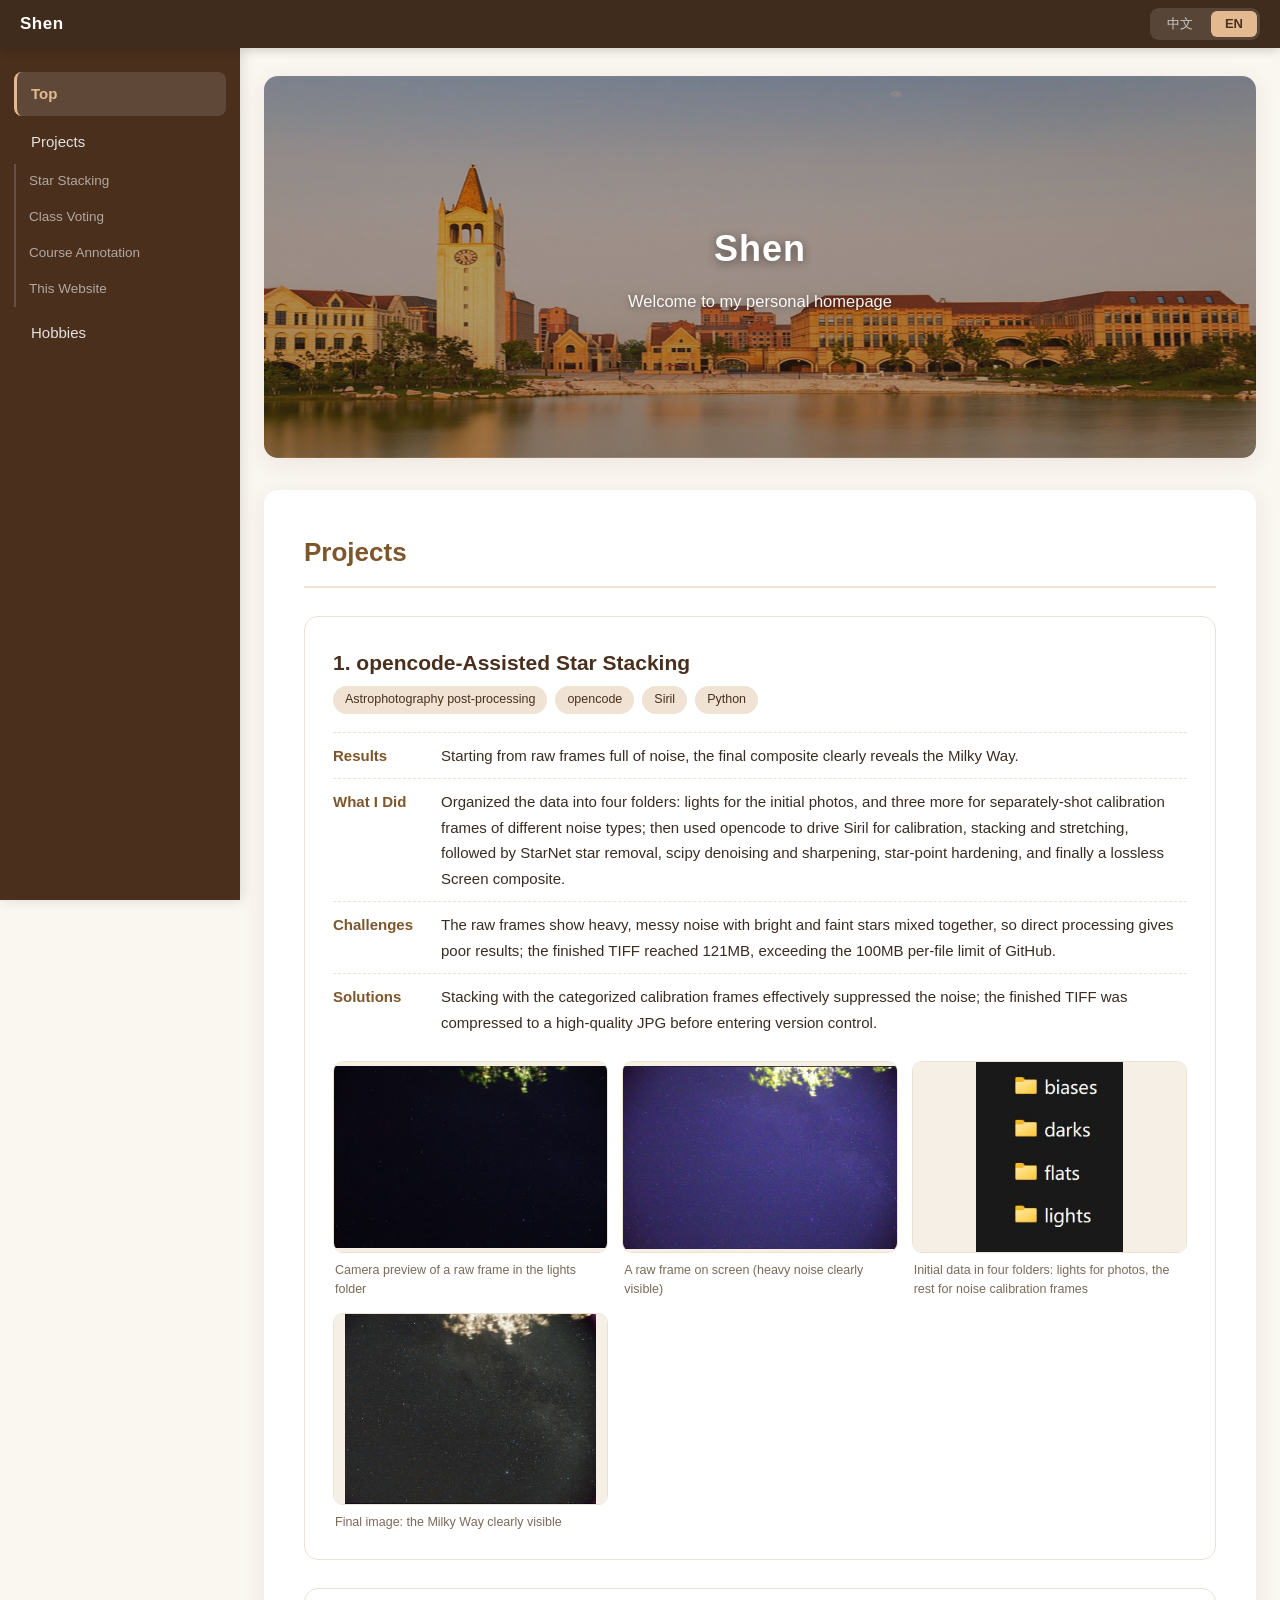
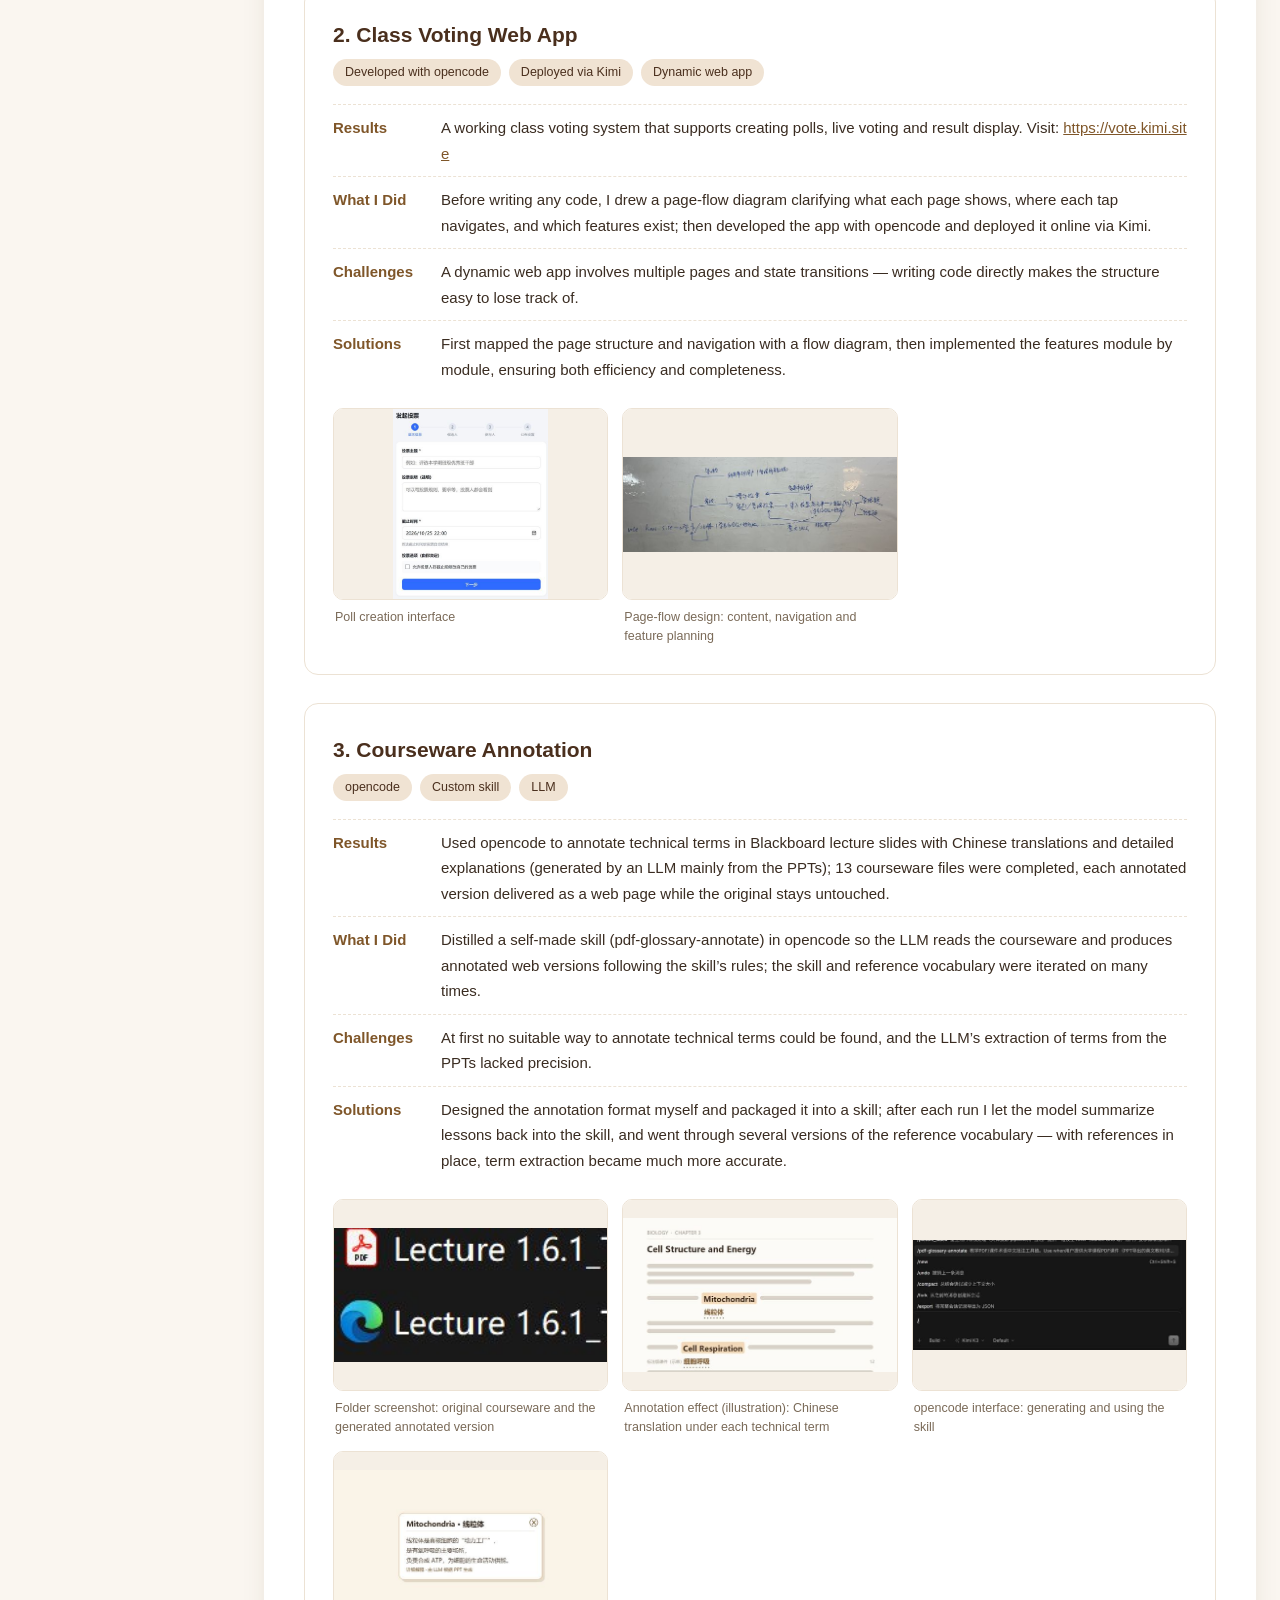
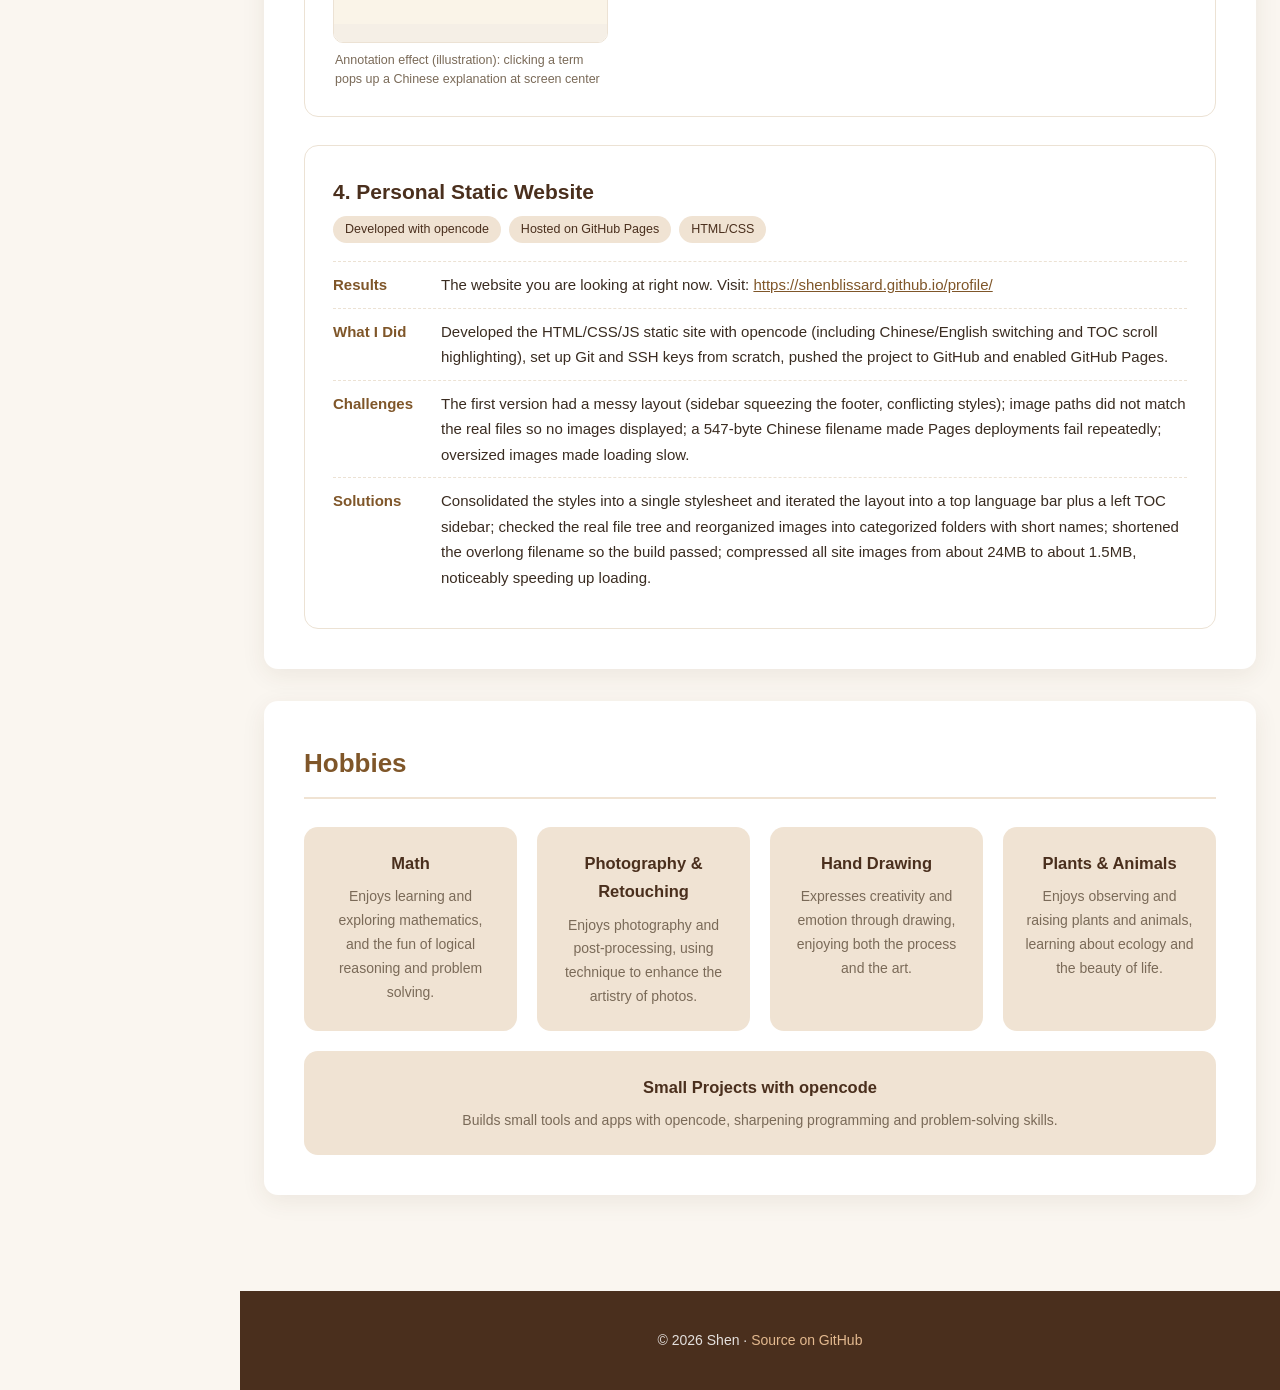
==== commit 8f9ad674: "Fix project-4 description, add image thumbnails (gallery 1.35MB->150KB), mobile layout tweaks" ====
--- a/index.html
+++ b/index.html
@@ -5,6 +5,7 @@
   <meta name="viewport" content="width=device-width, initial-scale=1.0">
   <title>Shen - 个人主页</title>
   <link rel="stylesheet" href="css/style.css">
+  <link rel="preload" as="image" href="img/hero-bg.jpg" fetchpriority="high">
 </head>
 <body>
   <header class="topbar">
@@ -60,10 +61,10 @@
           <div class="proj-row"><span class="label" data-i18n="lbl.diff">遇到的困难</span><p data-i18n="p1.diff">raw原图中可以看出有很多杂乱的噪声信号，亮星暗星混杂，直接处理效果很差；单张成品tif文件高达121MB，超出GitHub单文件100MB的限制。</p></div>
           <div class="proj-row"><span class="label" data-i18n="lbl.solve">如何解决</span><p data-i18n="p1.solve">通过分类拍摄的校准帧进行堆栈叠加，有效抑制了噪声；将成品tif压缩为高质量jpg后再纳入版本管理。</p></div>
           <div class="gallery">
-            <figure><a href="img/projects/stars/stars-raw-preview.jpg" target="_blank" rel="noopener"><img src="img/projects/stars/stars-raw-preview.jpg" alt="light文件夹中raw格式原图的相机预览图" data-i18n-alt="p1.cap1" loading="lazy"></a><figcaption data-i18n="p1.cap1">light文件夹中raw格式原图的相机预览</figcaption></figure>
-            <figure><a href="img/projects/stars/stars-raw-node.jpg" target="_blank" rel="noopener"><img src="img/projects/stars/stars-raw-node.jpg" alt="raw格式原图在电脑上的显示，可以看出有很多杂乱的信号" data-i18n-alt="p1.cap2" loading="lazy"></a><figcaption data-i18n="p1.cap2">raw原图在电脑上的显示（可见大量杂乱信号）</figcaption></figure>
-            <figure><a href="img/projects/stars/stars-source-folders.jpg" target="_blank" rel="noopener"><img src="img/projects/stars/stars-source-folders.jpg" alt="包含初始照片数据的四个文件夹：lights放初始照片，其余三个存放不同类型的噪声校准帧" data-i18n-alt="p1.cap3" loading="lazy"></a><figcaption data-i18n="p1.cap3">初始数据分四个文件夹：lights存初始照片，其余存各类噪声校准帧</figcaption></figure>
-            <figure><a href="img/projects/stars/stars-final.jpg" target="_blank" rel="noopener"><img src="img/projects/stars/stars-final.jpg" alt="最终成品图像：经过校准、叠加、拉伸、去星、降噪锐化与合成后，银河清晰可见" data-i18n-alt="p1.cap4" loading="lazy"></a><figcaption data-i18n="p1.cap4">最终成品图像：银河清晰可见</figcaption></figure>
+            <figure><a href="img/projects/stars/stars-raw-preview.jpg" target="_blank" rel="noopener"><img src="img/projects/stars/stars-raw-preview-thumb.jpg" alt="light文件夹中raw格式原图的相机预览图" data-i18n-alt="p1.cap1" loading="lazy" decoding="async"></a><figcaption data-i18n="p1.cap1">light文件夹中raw格式原图的相机预览</figcaption></figure>
+            <figure><a href="img/projects/stars/stars-raw-node.jpg" target="_blank" rel="noopener"><img src="img/projects/stars/stars-raw-node-thumb.jpg" alt="raw格式原图在电脑上的显示，可以看出有很多杂乱的信号" data-i18n-alt="p1.cap2" loading="lazy" decoding="async"></a><figcaption data-i18n="p1.cap2">raw原图在电脑上的显示（可见大量杂乱信号）</figcaption></figure>
+            <figure><a href="img/projects/stars/stars-source-folders.jpg" target="_blank" rel="noopener"><img src="img/projects/stars/stars-source-folders.jpg" alt="包含初始照片数据的四个文件夹：lights放初始照片，其余三个存放不同类型的噪声校准帧" data-i18n-alt="p1.cap3" loading="lazy" decoding="async"></a><figcaption data-i18n="p1.cap3">初始数据分四个文件夹：lights存初始照片，其余存各类噪声校准帧</figcaption></figure>
+            <figure><a href="img/projects/stars/stars-final.jpg" target="_blank" rel="noopener"><img src="img/projects/stars/stars-final-thumb.jpg" alt="最终成品图像：经过校准、叠加、拉伸、去星、降噪锐化与合成后，银河清晰可见" data-i18n-alt="p1.cap4" loading="lazy" decoding="async"></a><figcaption data-i18n="p1.cap4">最终成品图像：银河清晰可见</figcaption></figure>
           </div>
         </article>
 
@@ -75,8 +76,8 @@
           <div class="proj-row"><span class="label" data-i18n="lbl.diff">遇到的困难</span><p data-i18n="p2.diff">动态网页涉及多个页面与状态跳转，直接动手写代码容易理不清结构。</p></div>
           <div class="proj-row"><span class="label" data-i18n="lbl.solve">如何解决</span><p data-i18n="p2.solve">先用流程图把页面结构与跳转关系画清楚，再按模块逐个实现功能，开发效率和完成度都有保障。</p></div>
           <div class="gallery">
-            <figure><a href="img/projects/vote/vote-ui.jpg" target="_blank" rel="noopener"><img src="img/projects/vote/vote-ui.jpg" alt="班级投票系统发起投票界面" data-i18n-alt="p2.cap1" loading="lazy"></a><figcaption data-i18n="p2.cap1">发起投票界面</figcaption></figure>
-            <figure><a href="img/projects/vote/vote-flowchart.jpg" target="_blank" rel="noopener"><img src="img/projects/vote/vote-flowchart.jpg" alt="网页大致流程图：简要写了网页要显示什么，点哪里会跳转哪里，有什么功能" data-i18n-alt="p2.cap2" loading="lazy"></a><figcaption data-i18n="p2.cap2">网页流程设计图：显示内容、跳转位置与功能规划</figcaption></figure>
+            <figure><a href="img/projects/vote/vote-ui.jpg" target="_blank" rel="noopener"><img src="img/projects/vote/vote-ui-thumb.jpg" alt="班级投票系统发起投票界面" data-i18n-alt="p2.cap1" loading="lazy" decoding="async"></a><figcaption data-i18n="p2.cap1">发起投票界面</figcaption></figure>
+            <figure><a href="img/projects/vote/vote-flowchart.jpg" target="_blank" rel="noopener"><img src="img/projects/vote/vote-flowchart-thumb.jpg" alt="网页大致流程图：简要写了网页要显示什么，点哪里会跳转哪里，有什么功能" data-i18n-alt="p2.cap2" loading="lazy" decoding="async"></a><figcaption data-i18n="p2.cap2">网页流程设计图：显示内容、跳转位置与功能规划</figcaption></figure>
           </div>
         </article>
 
@@ -88,10 +89,10 @@
           <div class="proj-row"><span class="label" data-i18n="lbl.diff">遇到的困难</span><p data-i18n="p3.diff">最初没找到合适的专业词汇标注方法；大模型在提取ppt中的专业名词时精度不足。</p></div>
           <div class="proj-row"><span class="label" data-i18n="lbl.solve">如何解决</span><p data-i18n="p3.solve">自行设计标注格式并封装成skill，每次生成批注后都让大模型总结经验持续完善skill；同时改了好几版参考词汇表，有参照之后专业名词的提取明显更精准。</p></div>
           <div class="gallery">
-            <figure><a href="img/projects/course/course-folder.jpg" target="_blank" rel="noopener"><img src="img/projects/course/course-folder.jpg" alt="文件夹截图：上面是从blackboard保存的原版课件，下面是用opencode生成的批注版课件网页文件" data-i18n-alt="p3.cap1" loading="lazy"></a><figcaption data-i18n="p3.cap1">文件夹截图：原版课件与生成的批注版课件</figcaption></figure>
-            <figure><a href="img/projects/course/course-annotated-translation-demo.jpg" target="_blank" rel="noopener"><img src="img/projects/course/course-annotated-translation-demo.jpg" alt="标注效果示意图：专业词汇下方显示中文翻译" data-i18n-alt="p3.cap2" loading="lazy"></a><figcaption data-i18n="p3.cap2">标注效果示意：专业词汇下方显示中文翻译</figcaption></figure>
-            <figure><a href="img/projects/course/course-skill-ui.jpg" target="_blank" rel="noopener"><img src="img/projects/course/course-skill-ui.jpg" alt="opencode界面：skill的生成与使用" data-i18n-alt="p3.cap3" loading="lazy"></a><figcaption data-i18n="p3.cap3">opencode界面：skill的生成与使用</figcaption></figure>
-            <figure><a href="img/projects/course/course-annotated-explain-demo.jpg" target="_blank" rel="noopener"><img src="img/projects/course/course-annotated-explain-demo.jpg" alt="标注效果示意图：点击专业词汇后屏幕中央弹出中文解释" data-i18n-alt="p3.cap4" loading="lazy"></a><figcaption data-i18n="p3.cap4">标注效果示意：点击专业词汇后屏幕中央弹出中文解释</figcaption></figure>
+            <figure><a href="img/projects/course/course-folder.jpg" target="_blank" rel="noopener"><img src="img/projects/course/course-folder.jpg" alt="文件夹截图：上面是从blackboard保存的原版课件，下面是用opencode生成的批注版课件网页文件" data-i18n-alt="p3.cap1" loading="lazy" decoding="async"></a><figcaption data-i18n="p3.cap1">文件夹截图：原版课件与生成的批注版课件</figcaption></figure>
+            <figure><a href="img/projects/course/course-annotated-translation-demo.jpg" target="_blank" rel="noopener"><img src="img/projects/course/course-annotated-translation-demo-thumb.jpg" alt="标注效果示意图：专业词汇下方显示中文翻译" data-i18n-alt="p3.cap2" loading="lazy" decoding="async"></a><figcaption data-i18n="p3.cap2">标注效果示意：专业词汇下方显示中文翻译</figcaption></figure>
+            <figure><a href="img/projects/course/course-skill-ui.jpg" target="_blank" rel="noopener"><img src="img/projects/course/course-skill-ui-thumb.jpg" alt="opencode界面：skill的生成与使用" data-i18n-alt="p3.cap3" loading="lazy" decoding="async"></a><figcaption data-i18n="p3.cap3">opencode界面：skill的生成与使用</figcaption></figure>
+            <figure><a href="img/projects/course/course-annotated-explain-demo.jpg" target="_blank" rel="noopener"><img src="img/projects/course/course-annotated-explain-demo-thumb.jpg" alt="标注效果示意图：点击专业词汇后屏幕中央弹出中文解释" data-i18n-alt="p3.cap4" loading="lazy" decoding="async"></a><figcaption data-i18n="p3.cap4">标注效果示意：点击专业词汇后屏幕中央弹出中文解释</figcaption></figure>
           </div>
         </article>
 
@@ -99,9 +100,9 @@
           <h3 data-i18n="p4.title">4. 自我介绍静态网页</h3>
           <div class="project-tags"><span data-i18n="tag.dev">opencode开发</span><span data-i18n="tag.deploy-gh">GitHub部署</span><span>HTML/CSS</span></div>
           <div class="proj-row"><span class="label" data-i18n="lbl.result">项目成果</span><p><span data-i18n="p4.result.pre">你现在看到的这个网站，在线访问：</span><a href="https://shenblissard.github.io/profile/" target="_blank" rel="noopener">https://shenblissard.github.io/profile/</a></p></div>
-          <div class="proj-row"><span class="label" data-i18n="lbl.did">我做了什么</span><p data-i18n="p4.did">用opencode开发HTML/CSS静态页面，从零配置Git与SSH密钥，将项目推送到GitHub并启用GitHub Pages完成部署。</p></div>
+          <div class="proj-row"><span class="label" data-i18n="lbl.did">我做了什么</span><p data-i18n="p4.did">用opencode开发HTML/CSS/JS静态页面（含中英双语切换与目录滚动高亮），从零配置Git与SSH密钥，将项目推送到GitHub并启用GitHub Pages完成部署。</p></div>
           <div class="proj-row"><span class="label" data-i18n="lbl.diff">遇到的困难</span><p data-i18n="p4.diff">初版布局混乱（侧边栏挤压页脚、样式冲突）；图片引用路径与实际文件不符导致全部无法显示；一个长达547字节的中文文件名导致Pages部署连续失败；图片体积过大导致加载缓慢。</p></div>
-          <div class="proj-row"><span class="label" data-i18n="lbl.solve">如何解决</span><p data-i18n="p4.solve">重构为单一样式表加顶部导航的布局；核对真实文件树后将图片统一整理到分类文件夹并改用简短文件名；缩短超长文件名使部署构建通过；最后将全站图片从约24MB压缩到约1.5MB，显著提升加载速度。</p></div>
+          <div class="proj-row"><span class="label" data-i18n="lbl.solve">如何解决</span><p data-i18n="p4.solve">样式收敛为单一样式表，布局迭代为顶部语言切换栏加左侧目录栏；核对真实文件树后将图片统一整理到分类文件夹并改用简短文件名；缩短超长文件名使部署构建通过；最后将全站图片从约24MB压缩到约1.5MB，显著提升加载速度。</p></div>
         </article>
       </section>
 
--- a/css/style.css
+++ b/css/style.css
@@ -470,6 +470,10 @@
   article.project-group {
     scroll-margin-top: 104px;
   }
+
+  .hobby-grid {
+    grid-template-columns: repeat(2, 1fr);
+  }
 }
 
 @media (max-width: 640px) {
@@ -495,8 +499,12 @@
     gap: 2px;
   }
 
-  .hobby-grid {
+  .gallery {
     grid-template-columns: repeat(2, 1fr);
+  }
+
+  .gallery img {
+    height: 150px;
   }
 }
 
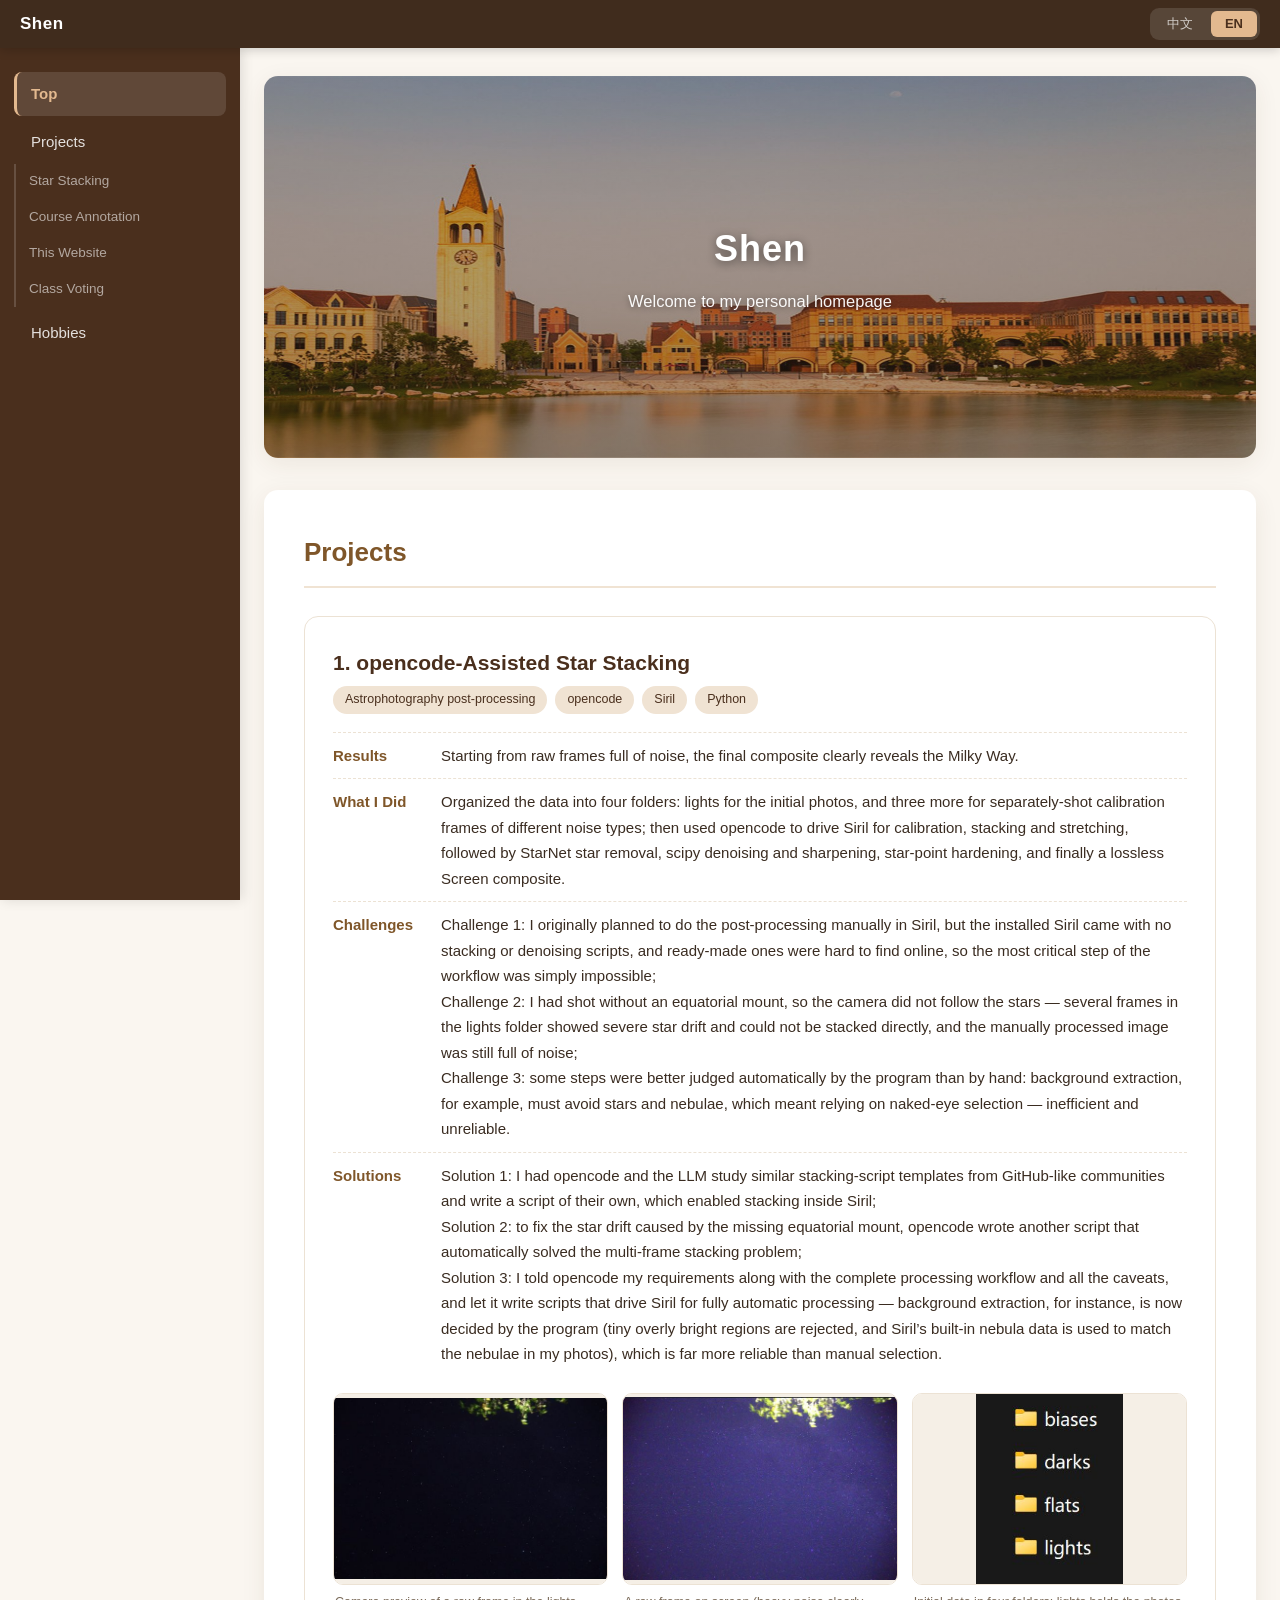
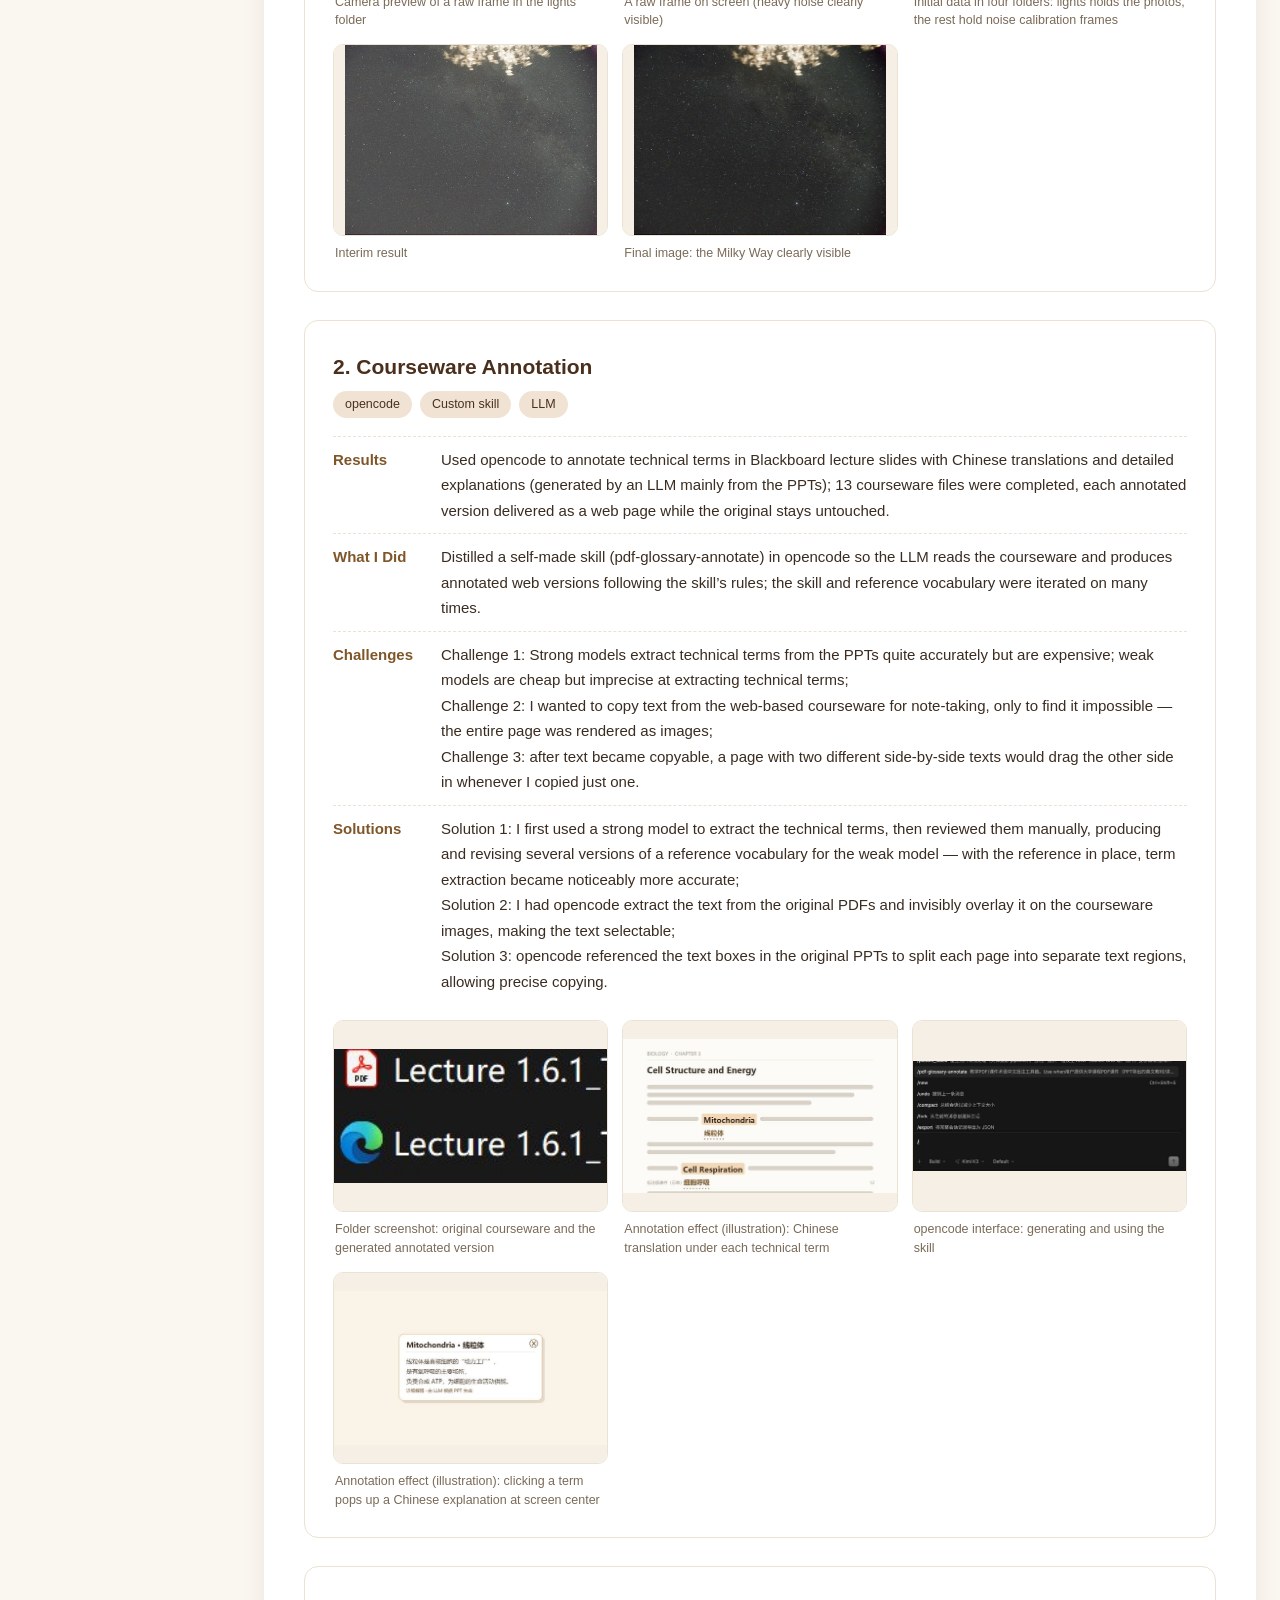
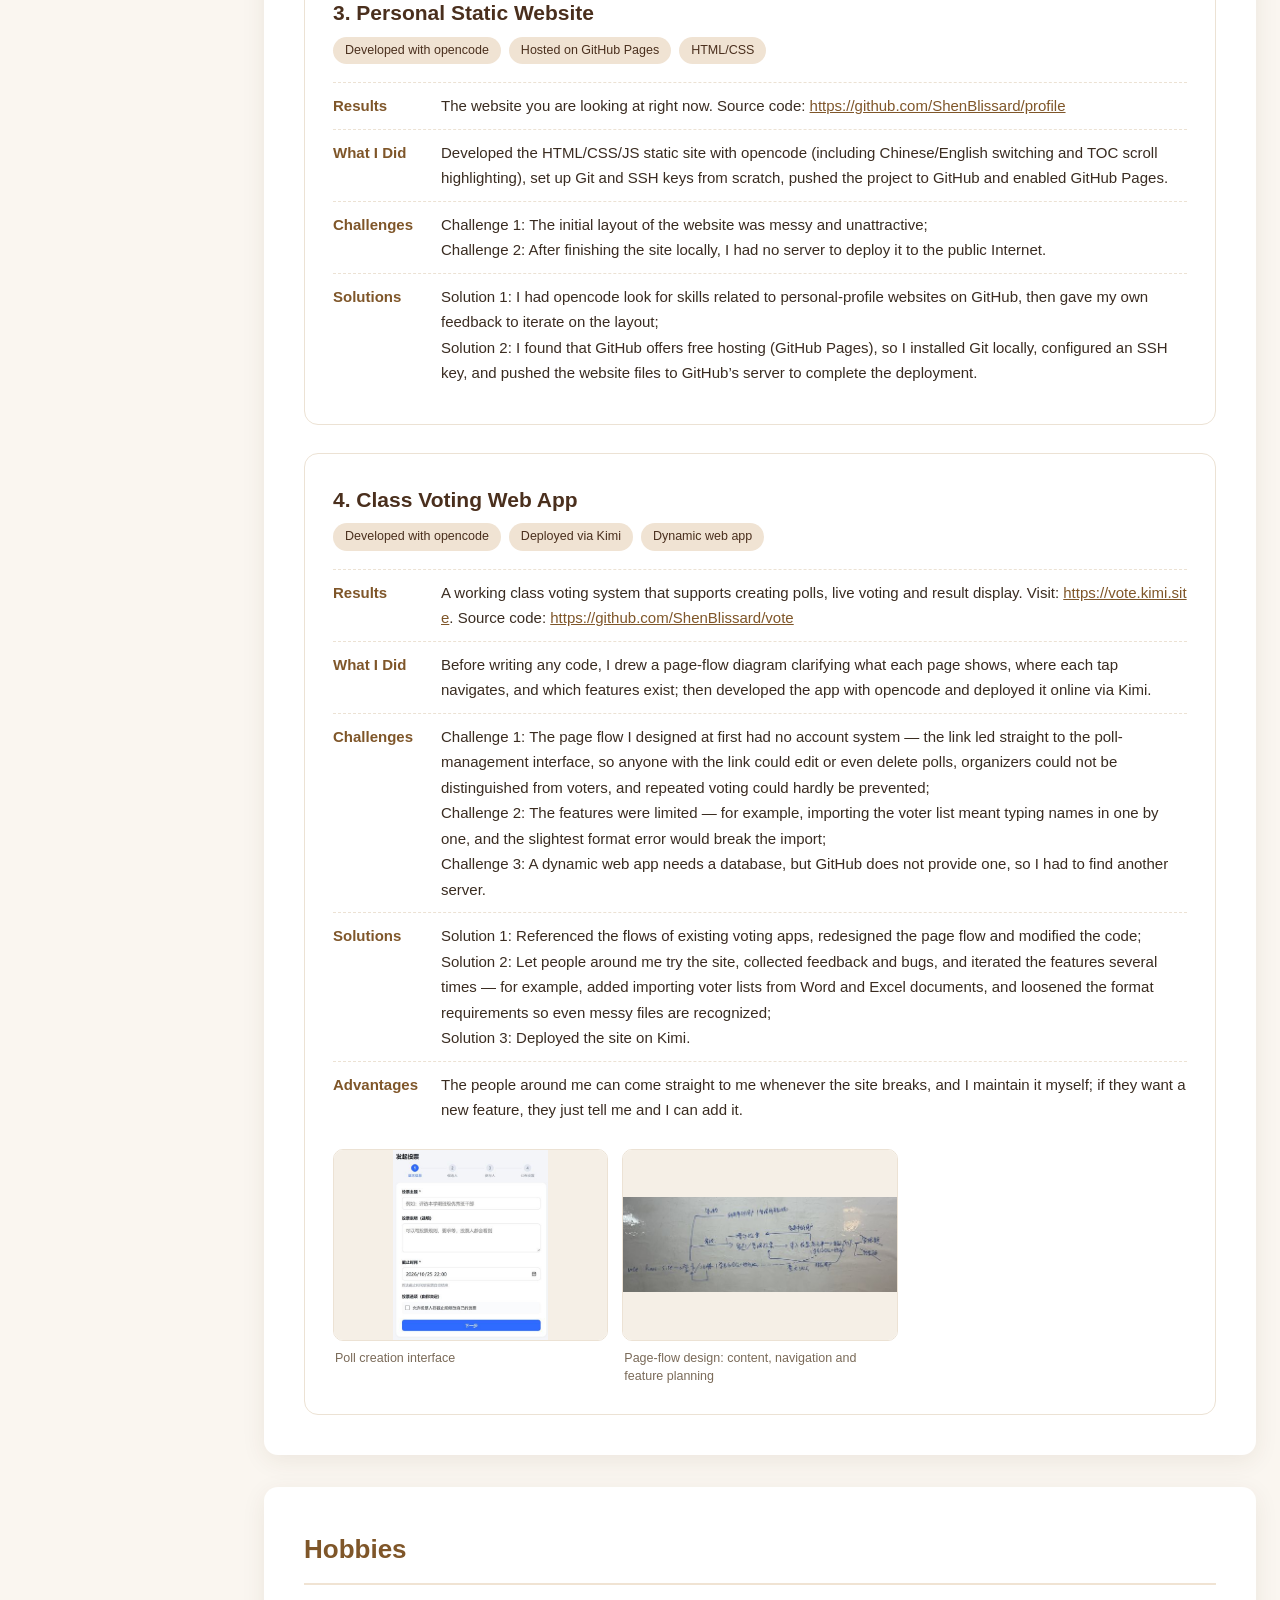
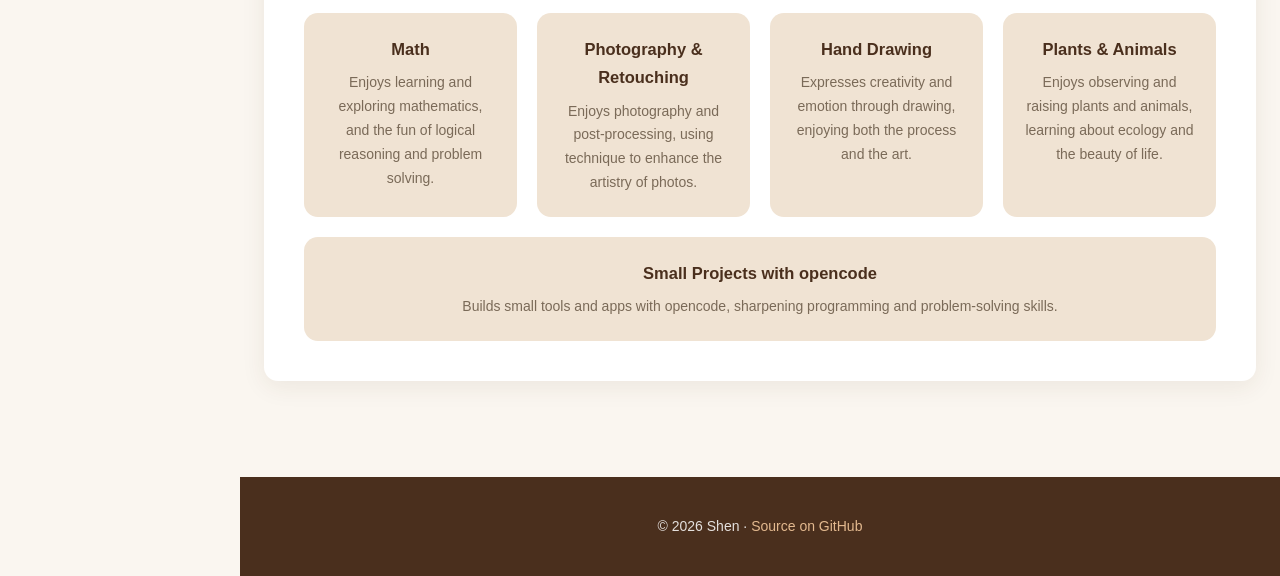
==== commit 07be3e6e: "Rework project content: new order, richer difficulty/solution narratives, interim star image; fix sc" ====
--- a/index.html
+++ b/index.html
@@ -33,9 +33,9 @@
           <a href="#projects" data-i18n="nav.projects">项目作品</a>
           <ul class="sub-nav">
             <li><a href="#project-stars" data-i18n="sub.stars">星空堆栈</a></li>
-            <li><a href="#project-vote" data-i18n="sub.vote">班级投票</a></li>
             <li><a href="#project-course" data-i18n="sub.course">课件批注</a></li>
             <li><a href="#project-site" data-i18n="sub.site">自我介绍网页</a></li>
+            <li><a href="#project-vote" data-i18n="sub.vote">班级投票</a></li>
           </ul>
         </li>
         <li><a href="#hobbies" data-i18n="nav.hobbies">兴趣爱好</a></li>
@@ -58,51 +58,67 @@
           <div class="project-tags"><span data-i18n="tag.astro">天体摄影后期</span><span>opencode</span><span>Siril</span><span>Python</span></div>
           <div class="proj-row"><span class="label" data-i18n="lbl.result">项目成果</span><p data-i18n="p1.result">从多张噪声杂乱的raw原图出发，最终合成出银河清晰可见的成品图像。</p></div>
           <div class="proj-row"><span class="label" data-i18n="lbl.did">我做了什么</span><p data-i18n="p1.did">将数据整理为4个文件夹：lights存放初始照片，另外3个分别存放单独拍摄的不同类型噪声校准帧；之后用opencode调用Siril完成校准、叠加与拉伸，再用StarNet去星、scipy降噪与锐化、星点硬化，最后Screen无损合成。</p></div>
-          <div class="proj-row"><span class="label" data-i18n="lbl.diff">遇到的困难</span><p data-i18n="p1.diff">raw原图中可以看出有很多杂乱的噪声信号，亮星暗星混杂，直接处理效果很差；单张成品tif文件高达121MB，超出GitHub单文件100MB的限制。</p></div>
-          <div class="proj-row"><span class="label" data-i18n="lbl.solve">如何解决</span><p data-i18n="p1.solve">通过分类拍摄的校准帧进行堆栈叠加，有效抑制了噪声；将成品tif压缩为高质量jpg后再纳入版本管理。</p></div>
+          <div class="proj-row"><span class="label" data-i18n="lbl.diff">遇到的困难</span><p data-i18n="p1.diff">困难1：一开始打算手动操作Siril完成后期处理，但安装的Siril里没有堆栈降噪脚本，网上也很难找到现成的，星空处理最关键的步骤无法实现；
+困难2：拍摄时没有使用赤道仪，相机没有跟随星星移动，lights里的几张原图星点位移严重，无法直接多张堆栈，手动处理后的图片依然噪点很多、效果不好；
+困难3：部分步骤人工操作不如程序自动判定，比如背景提取要尽量避免选到星星和星云，靠人肉眼识别既低效又不可靠。</p></div>
+          <div class="proj-row"><span class="label" data-i18n="lbl.solve">如何解决</span><p data-i18n="p1.solve">解决1：让opencode和大模型在GitHub等社区参考类似的堆栈脚本模板，自己写了一个脚本，实现了在Siril里堆栈的功能；
+解决2：针对没有赤道仪导致的星点位移，又让opencode写脚本自动解决了无法多张堆栈的问题；
+解决3：把我的需求、处理照片的全部流程和注意事项都告诉opencode，让它自动编写脚本调用Siril，实现了全自动处理照片——例如背景提取改由程序自动判定：很小的区域过亮就不选，并用Siril里的星云数据匹配出照片中的星云，比人工选择更可靠。</p></div>
           <div class="gallery">
-            <figure><a href="img/projects/stars/stars-raw-preview.jpg" target="_blank" rel="noopener"><img src="img/projects/stars/stars-raw-preview-thumb.jpg" alt="light文件夹中raw格式原图的相机预览图" data-i18n-alt="p1.cap1" loading="lazy" decoding="async"></a><figcaption data-i18n="p1.cap1">light文件夹中raw格式原图的相机预览</figcaption></figure>
-            <figure><a href="img/projects/stars/stars-raw-node.jpg" target="_blank" rel="noopener"><img src="img/projects/stars/stars-raw-node-thumb.jpg" alt="raw格式原图在电脑上的显示，可以看出有很多杂乱的信号" data-i18n-alt="p1.cap2" loading="lazy" decoding="async"></a><figcaption data-i18n="p1.cap2">raw原图在电脑上的显示（可见大量杂乱信号）</figcaption></figure>
-            <figure><a href="img/projects/stars/stars-source-folders.jpg" target="_blank" rel="noopener"><img src="img/projects/stars/stars-source-folders.jpg" alt="包含初始照片数据的四个文件夹：lights放初始照片，其余三个存放不同类型的噪声校准帧" data-i18n-alt="p1.cap3" loading="lazy" decoding="async"></a><figcaption data-i18n="p1.cap3">初始数据分四个文件夹：lights存初始照片，其余存各类噪声校准帧</figcaption></figure>
-            <figure><a href="img/projects/stars/stars-final.jpg" target="_blank" rel="noopener"><img src="img/projects/stars/stars-final-thumb.jpg" alt="最终成品图像：经过校准、叠加、拉伸、去星、降噪锐化与合成后，银河清晰可见" data-i18n-alt="p1.cap4" loading="lazy" decoding="async"></a><figcaption data-i18n="p1.cap4">最终成品图像：银河清晰可见</figcaption></figure>
-          </div>
-        </article>
-
-        <article id="project-vote" class="project-group">
-          <h3 data-i18n="p2.title">2. 班级投票动态网页</h3>
-          <div class="project-tags"><span data-i18n="tag.dev">opencode开发</span><span data-i18n="tag.deploy-kimi">kimi部署</span><span data-i18n="tag.dynamic">动态网页</span></div>
-          <div class="proj-row"><span class="label" data-i18n="lbl.result">项目成果</span><p><span data-i18n="p2.result.pre">一个可用的班级投票系统，支持发起投票、实时投票和结果展示，在线访问：</span><a href="https://vote.kimi.site" target="_blank" rel="noopener">https://vote.kimi.site</a></p></div>
-          <div class="proj-row"><span class="label" data-i18n="lbl.did">我做了什么</span><p data-i18n="p2.did">开发前先绘制了网页流程设计图，明确网页要显示什么、点哪里会跳转到哪里、有哪些功能；之后用opencode完成开发，并通过kimi部署上线。</p></div>
-          <div class="proj-row"><span class="label" data-i18n="lbl.diff">遇到的困难</span><p data-i18n="p2.diff">动态网页涉及多个页面与状态跳转，直接动手写代码容易理不清结构。</p></div>
-          <div class="proj-row"><span class="label" data-i18n="lbl.solve">如何解决</span><p data-i18n="p2.solve">先用流程图把页面结构与跳转关系画清楚，再按模块逐个实现功能，开发效率和完成度都有保障。</p></div>
-          <div class="gallery">
-            <figure><a href="img/projects/vote/vote-ui.jpg" target="_blank" rel="noopener"><img src="img/projects/vote/vote-ui-thumb.jpg" alt="班级投票系统发起投票界面" data-i18n-alt="p2.cap1" loading="lazy" decoding="async"></a><figcaption data-i18n="p2.cap1">发起投票界面</figcaption></figure>
-            <figure><a href="img/projects/vote/vote-flowchart.jpg" target="_blank" rel="noopener"><img src="img/projects/vote/vote-flowchart-thumb.jpg" alt="网页大致流程图：简要写了网页要显示什么，点哪里会跳转哪里，有什么功能" data-i18n-alt="p2.cap2" loading="lazy" decoding="async"></a><figcaption data-i18n="p2.cap2">网页流程设计图：显示内容、跳转位置与功能规划</figcaption></figure>
+            <figure><a href="img/projects/stars/stars-raw-preview.jpg" target="_blank" rel="noopener"><img src="img/projects/stars/stars-raw-preview-thumb.jpg" alt="light文件夹中raw格式原图的相机预览" data-i18n-alt="p1.cap1" loading="lazy" decoding="async"></a><figcaption data-i18n="p1.cap1">light文件夹中raw格式原图的相机预览</figcaption></figure>
+            <figure><a href="img/projects/stars/stars-raw-node.jpg" target="_blank" rel="noopener"><img src="img/projects/stars/stars-raw-node-thumb.jpg" alt="raw原图在电脑上的显示（可见大量杂乱信号）" data-i18n-alt="p1.cap2" loading="lazy" decoding="async"></a><figcaption data-i18n="p1.cap2">raw原图在电脑上的显示（可见大量杂乱信号）</figcaption></figure>
+            <figure><a href="img/projects/stars/stars-source-folders.jpg" target="_blank" rel="noopener"><img src="img/projects/stars/stars-source-folders.jpg" alt="初始数据分四个文件夹：lights存初始照片，其余存各类噪声校准帧" data-i18n-alt="p1.cap3" loading="lazy" decoding="async"></a><figcaption data-i18n="p1.cap3">初始数据分四个文件夹：lights存初始照片，其余存各类噪声校准帧</figcaption></figure>
+            <figure><a href="img/projects/stars/stars-interim.jpg" target="_blank" rel="noopener"><img src="img/projects/stars/stars-interim-thumb.jpg" alt="阶段性成品图" data-i18n-alt="p1.cap4" loading="lazy" decoding="async"></a><figcaption data-i18n="p1.cap4">阶段性成品图</figcaption></figure>
+            <figure><a href="img/projects/stars/stars-final.jpg" target="_blank" rel="noopener"><img src="img/projects/stars/stars-final-thumb.jpg" alt="最终成品图像：银河清晰可见" data-i18n-alt="p1.cap5" loading="lazy" decoding="async"></a><figcaption data-i18n="p1.cap5">最终成品图像：银河清晰可见</figcaption></figure>
           </div>
         </article>
 
         <article id="project-course" class="project-group">
-          <h3 data-i18n="p3.title">3. 课件批注</h3>
+          <h3 data-i18n="p2.title">2. 课件批注</h3>
           <div class="project-tags"><span>opencode</span><span data-i18n="tag.skill">自制skill</span><span>LLM</span></div>
-          <div class="proj-row"><span class="label" data-i18n="lbl.result">项目成果</span><p data-i18n="p3.result">通过opencode对blackboard上的讲义中的专业词汇进行中文标注并附加详细解释（详细解释由LLM主要根据ppt生成），共完成13个课件，批注版课件以网页文件形式呈现，原版课件保持不变。</p></div>
-          <div class="proj-row"><span class="label" data-i18n="lbl.did">我做了什么</span><p data-i18n="p3.did">在opencode中沉淀出自制skill（pdf-glossary-annotate），让大模型按照skill中的规范读取课件并生成批注版网页课件；期间多次迭代优化skill和参考词汇表。</p></div>
-          <div class="proj-row"><span class="label" data-i18n="lbl.diff">遇到的困难</span><p data-i18n="p3.diff">最初没找到合适的专业词汇标注方法；大模型在提取ppt中的专业名词时精度不足。</p></div>
-          <div class="proj-row"><span class="label" data-i18n="lbl.solve">如何解决</span><p data-i18n="p3.solve">自行设计标注格式并封装成skill，每次生成批注后都让大模型总结经验持续完善skill；同时改了好几版参考词汇表，有参照之后专业名词的提取明显更精准。</p></div>
+          <div class="proj-row"><span class="label" data-i18n="lbl.result">项目成果</span><p data-i18n="p2.result">通过opencode对blackboard上的讲义中的专业词汇进行中文标注并附加详细解释（详细解释由LLM主要根据ppt生成），共完成13个课件，批注版课件以网页文件形式呈现，原版课件保持不变。</p></div>
+          <div class="proj-row"><span class="label" data-i18n="lbl.did">我做了什么</span><p data-i18n="p2.did">在opencode中沉淀出自制skill（pdf-glossary-annotate），让大模型按照skill中的规范读取课件并生成批注版网页课件；期间多次迭代优化skill和参考词汇表。</p></div>
+          <div class="proj-row"><span class="label" data-i18n="lbl.diff">遇到的困难</span><p data-i18n="p2.diff">困难1：强模型提取PPT中专业词汇的精确度较高，但比较费钱；弱模型便宜，但提取专业名词的精度不足；
+困难2：想把网页版课件上的文字复制下来做笔记，却发现无法复制——整个网页文件输出的都是图片；
+困难3：实现文字复制后，又遇到一页左右是两个不同文本的情况，直接复制一边的文本会把另一边也一起复制进来。</p></div>
+          <div class="proj-row"><span class="label" data-i18n="lbl.solve">如何解决</span><p data-i18n="p2.solve">解决1：先用强模型提取专业词汇，再由我人工审核，生成并改了好几版参考词汇表给弱模型做参考，有参照之后专业名词的提取明显更精准；
+解决2：让opencode把原版PDF中的文字提取出来，隐形地黏在网页文件的图片上，使文字可以复制；
+解决3：让opencode参考原版PPT中的文本框，在一页里划分出不同的文本区域，实现了精准复制。</p></div>
           <div class="gallery">
-            <figure><a href="img/projects/course/course-folder.jpg" target="_blank" rel="noopener"><img src="img/projects/course/course-folder.jpg" alt="文件夹截图：上面是从blackboard保存的原版课件，下面是用opencode生成的批注版课件网页文件" data-i18n-alt="p3.cap1" loading="lazy" decoding="async"></a><figcaption data-i18n="p3.cap1">文件夹截图：原版课件与生成的批注版课件</figcaption></figure>
-            <figure><a href="img/projects/course/course-annotated-translation-demo.jpg" target="_blank" rel="noopener"><img src="img/projects/course/course-annotated-translation-demo-thumb.jpg" alt="标注效果示意图：专业词汇下方显示中文翻译" data-i18n-alt="p3.cap2" loading="lazy" decoding="async"></a><figcaption data-i18n="p3.cap2">标注效果示意：专业词汇下方显示中文翻译</figcaption></figure>
-            <figure><a href="img/projects/course/course-skill-ui.jpg" target="_blank" rel="noopener"><img src="img/projects/course/course-skill-ui-thumb.jpg" alt="opencode界面：skill的生成与使用" data-i18n-alt="p3.cap3" loading="lazy" decoding="async"></a><figcaption data-i18n="p3.cap3">opencode界面：skill的生成与使用</figcaption></figure>
-            <figure><a href="img/projects/course/course-annotated-explain-demo.jpg" target="_blank" rel="noopener"><img src="img/projects/course/course-annotated-explain-demo-thumb.jpg" alt="标注效果示意图：点击专业词汇后屏幕中央弹出中文解释" data-i18n-alt="p3.cap4" loading="lazy" decoding="async"></a><figcaption data-i18n="p3.cap4">标注效果示意：点击专业词汇后屏幕中央弹出中文解释</figcaption></figure>
+            <figure><a href="img/projects/course/course-folder.jpg" target="_blank" rel="noopener"><img src="img/projects/course/course-folder.jpg" alt="文件夹截图：上面是从blackboard保存的原版课件，下面是用opencode生成的批注版课件网页文件" data-i18n-alt="p2.cap1" loading="lazy" decoding="async"></a><figcaption data-i18n="p2.cap1">文件夹截图：原版课件与生成的批注版课件</figcaption></figure>
+            <figure><a href="img/projects/course/course-annotated-translation-demo.jpg" target="_blank" rel="noopener"><img src="img/projects/course/course-annotated-translation-demo-thumb.jpg" alt="标注效果示意图：专业词汇下方显示中文翻译" data-i18n-alt="p2.cap2" loading="lazy" decoding="async"></a><figcaption data-i18n="p2.cap2">标注效果示意：专业词汇下方显示中文翻译</figcaption></figure>
+            <figure><a href="img/projects/course/course-skill-ui.jpg" target="_blank" rel="noopener"><img src="img/projects/course/course-skill-ui-thumb.jpg" alt="opencode界面：skill的生成与使用" data-i18n-alt="p2.cap3" loading="lazy" decoding="async"></a><figcaption data-i18n="p2.cap3">opencode界面：skill的生成与使用</figcaption></figure>
+            <figure><a href="img/projects/course/course-annotated-explain-demo.jpg" target="_blank" rel="noopener"><img src="img/projects/course/course-annotated-explain-demo-thumb.jpg" alt="标注效果示意图：点击专业词汇后屏幕中央弹出中文解释" data-i18n-alt="p2.cap4" loading="lazy" decoding="async"></a><figcaption data-i18n="p2.cap4">标注效果示意：点击专业词汇后屏幕中央弹出中文解释</figcaption></figure>
           </div>
         </article>
 
         <article id="project-site" class="project-group">
-          <h3 data-i18n="p4.title">4. 自我介绍静态网页</h3>
+          <h3 data-i18n="p3.title">3. 自我介绍静态网页</h3>
           <div class="project-tags"><span data-i18n="tag.dev">opencode开发</span><span data-i18n="tag.deploy-gh">GitHub部署</span><span>HTML/CSS</span></div>
-          <div class="proj-row"><span class="label" data-i18n="lbl.result">项目成果</span><p><span data-i18n="p4.result.pre">你现在看到的这个网站，在线访问：</span><a href="https://shenblissard.github.io/profile/" target="_blank" rel="noopener">https://shenblissard.github.io/profile/</a></p></div>
-          <div class="proj-row"><span class="label" data-i18n="lbl.did">我做了什么</span><p data-i18n="p4.did">用opencode开发HTML/CSS/JS静态页面（含中英双语切换与目录滚动高亮），从零配置Git与SSH密钥，将项目推送到GitHub并启用GitHub Pages完成部署。</p></div>
-          <div class="proj-row"><span class="label" data-i18n="lbl.diff">遇到的困难</span><p data-i18n="p4.diff">初版布局混乱（侧边栏挤压页脚、样式冲突）；图片引用路径与实际文件不符导致全部无法显示；一个长达547字节的中文文件名导致Pages部署连续失败；图片体积过大导致加载缓慢。</p></div>
-          <div class="proj-row"><span class="label" data-i18n="lbl.solve">如何解决</span><p data-i18n="p4.solve">样式收敛为单一样式表，布局迭代为顶部语言切换栏加左侧目录栏；核对真实文件树后将图片统一整理到分类文件夹并改用简短文件名；缩短超长文件名使部署构建通过；最后将全站图片从约24MB压缩到约1.5MB，显著提升加载速度。</p></div>
+          <div class="proj-row"><span class="label" data-i18n="lbl.result">项目成果</span><p><span data-i18n="p3.result.pre">你现在看到的这个网站，</span><span data-i18n="p3.result.source">源代码：</span><a href="https://github.com/ShenBlissard/profile" target="_blank" rel="noopener">https://github.com/ShenBlissard/profile</a></p></div>
+          <div class="proj-row"><span class="label" data-i18n="lbl.did">我做了什么</span><p data-i18n="p3.did">用opencode开发HTML/CSS/JS静态页面（含中英双语切换与目录滚动高亮），从零配置Git与SSH密钥，将项目推送到GitHub并启用GitHub Pages完成部署。</p></div>
+          <div class="proj-row"><span class="label" data-i18n="lbl.diff">遇到的困难</span><p data-i18n="p3.diff">困难1：初期网页排版混乱，页面不美观；
+困难2：在本地做完网站后，部署到公网时没有服务器。</p></div>
+          <div class="proj-row"><span class="label" data-i18n="lbl.solve">如何解决</span><p data-i18n="p3.solve">解决1：让opencode去GitHub上找自我介绍网页相关的skill，我再人工提意见迭代网页排版；
+解决2：发现GitHub免费提供服务器（GitHub Pages），我在本地安装Git并配置SSH密钥，把网页文件传到GitHub服务器上完成部署。</p></div>
+        </article>
+
+        <article id="project-vote" class="project-group">
+          <h3 data-i18n="p4.title">4. 班级投票动态网页</h3>
+          <div class="project-tags"><span data-i18n="tag.dev">opencode开发</span><span data-i18n="tag.deploy-kimi">kimi部署</span><span data-i18n="tag.dynamic">动态网页</span></div>
+          <div class="proj-row"><span class="label" data-i18n="lbl.result">项目成果</span><p><span data-i18n="p4.result.pre">一个可用的班级投票系统，支持发起投票、实时投票和结果展示，在线访问：</span><a href="https://vote.kimi.site" target="_blank" rel="noopener">https://vote.kimi.site</a><span data-i18n="p4.result.source">，源代码：</span><a href="https://github.com/ShenBlissard/vote" target="_blank" rel="noopener">https://github.com/ShenBlissard/vote</a></p></div>
+          <div class="proj-row"><span class="label" data-i18n="lbl.did">我做了什么</span><p data-i18n="p4.did">开发前先绘制了网页流程设计图，明确网页要显示什么、点哪里会跳转到哪里、有哪些功能；之后用opencode完成开发，并通过kimi部署上线。</p></div>
+          <div class="proj-row"><span class="label" data-i18n="lbl.diff">遇到的困难</span><p data-i18n="p4.diff">困难1：一开始设计的网页流程没有账号系统，链接一点进去就是管理投票界面——任何人拿到链接都能随意修改甚至删除投票，无法区分发起者和投票者，也难以防止重复投票；
+困难2：网页功能单一，比如引入投票人名单时只能一个一个手动输入，而且格式稍有不对就会导致导入出错；
+困难3：动态网页需要数据库，GitHub不向我提供数据库，我需要重新找服务器。</p></div>
+          <div class="proj-row"><span class="label" data-i18n="lbl.solve">如何解决</span><p data-i18n="p4.solve">解决1：参考现有投票程序的流程，重新设计网页流程并修改代码；
+解决2：让身边的人体验我的投票网页，收集意见和bug，数次迭代网页功能、修复bug——比如增加了导入Word文档、Excel格式的名单，同时放宽格式要求，乱七八糟的格式导入进来也可以识别；
+解决3：把网页部署到kimi上。</p></div>
+          <div class="proj-row"><span class="label" data-i18n="lbl.advantage">网页优势</span><p data-i18n="p4.advantage">我身边的使用者发现网页不行了可以直接由我来维护；想要什么新功能直接跟我说就行，我可以自己加上。</p></div>
+          <div class="gallery">
+            <figure><a href="img/projects/vote/vote-ui.jpg" target="_blank" rel="noopener"><img src="img/projects/vote/vote-ui-thumb.jpg" alt="班级投票系统发起投票界面" data-i18n-alt="p4.cap1" loading="lazy" decoding="async"></a><figcaption data-i18n="p4.cap1">发起投票界面</figcaption></figure>
+            <figure><a href="img/projects/vote/vote-flowchart.jpg" target="_blank" rel="noopener"><img src="img/projects/vote/vote-flowchart-thumb.jpg" alt="网页大致流程图：简要写了网页要显示什么，点哪里会跳转哪里，有什么功能" data-i18n-alt="p4.cap2" loading="lazy" decoding="async"></a><figcaption data-i18n="p4.cap2">网页流程设计图：显示内容、跳转位置与功能规划</figcaption></figure>
+          </div>
         </article>
       </section>
 
--- a/css/style.css
+++ b/css/style.css
@@ -307,6 +307,7 @@
 .proj-row p {
   margin: 0;
   color: var(--text);
+  white-space: pre-line;
 }
 
 .proj-row a {
